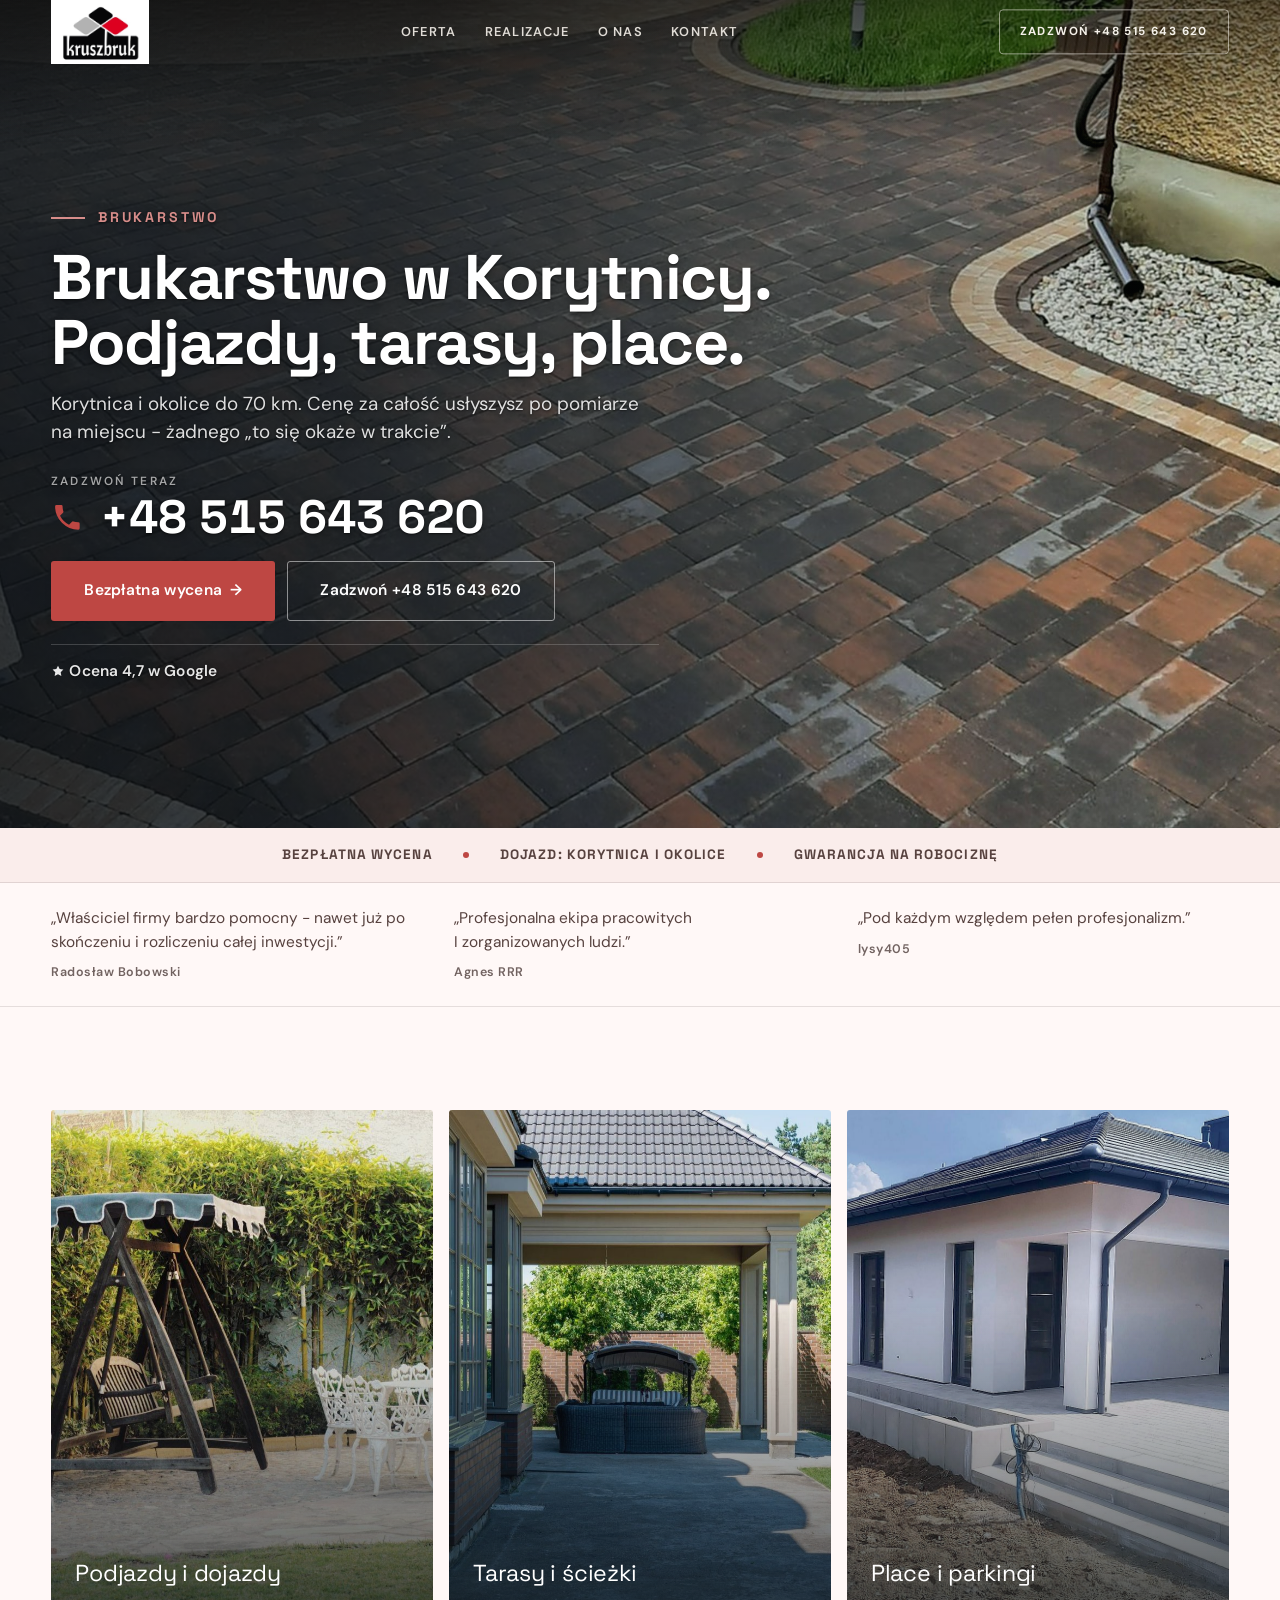
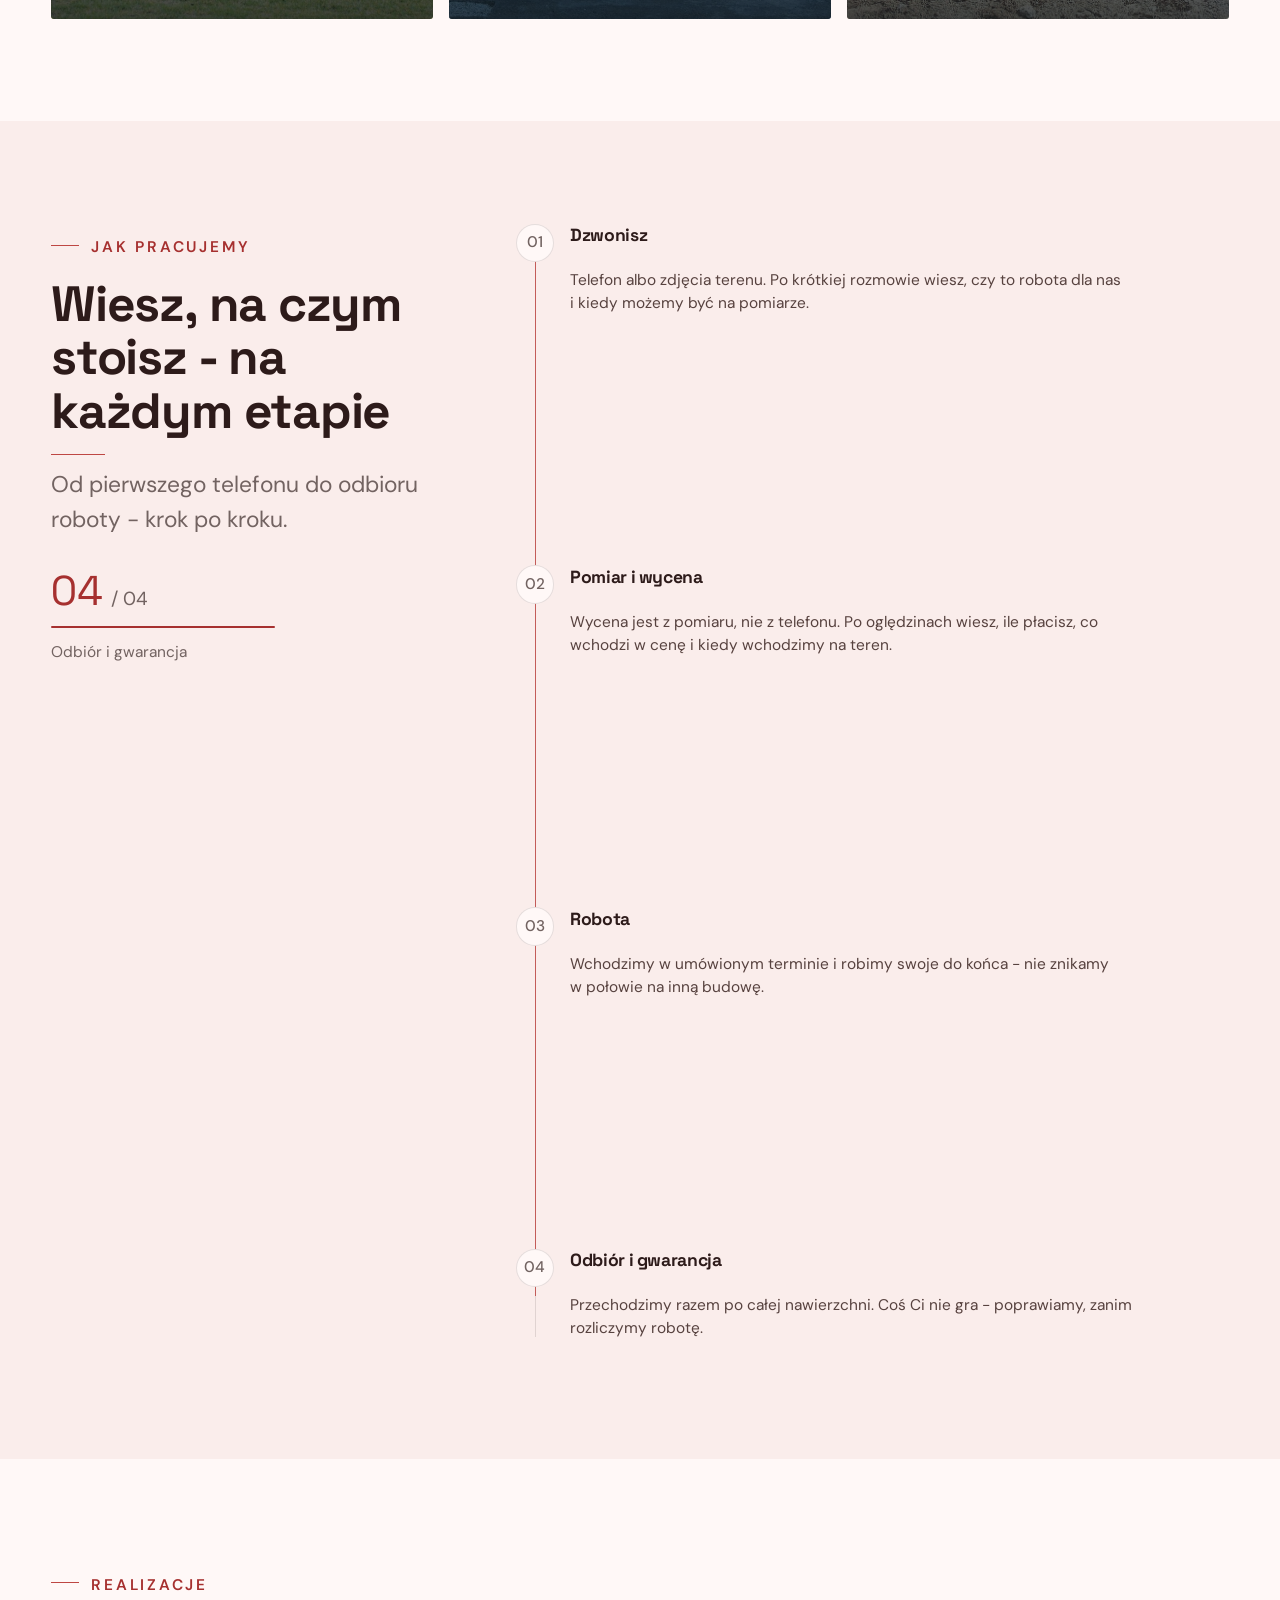
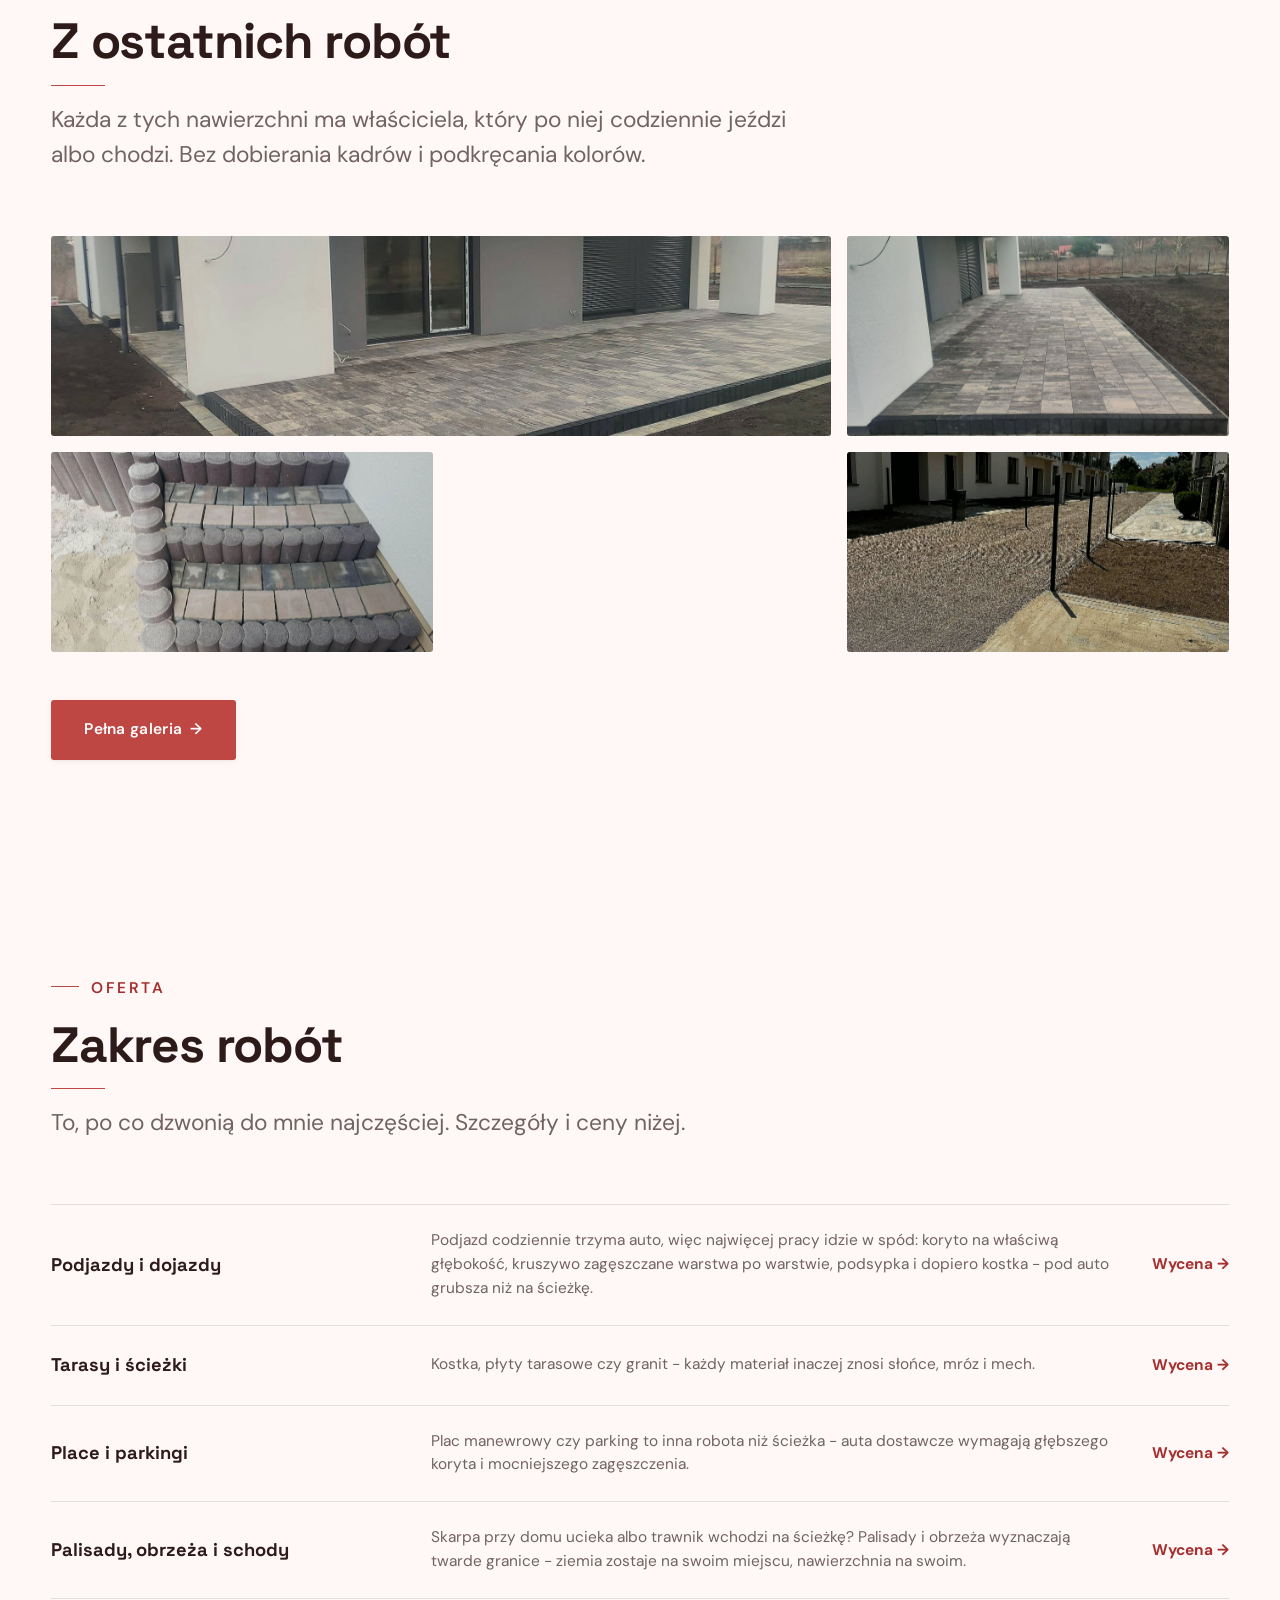
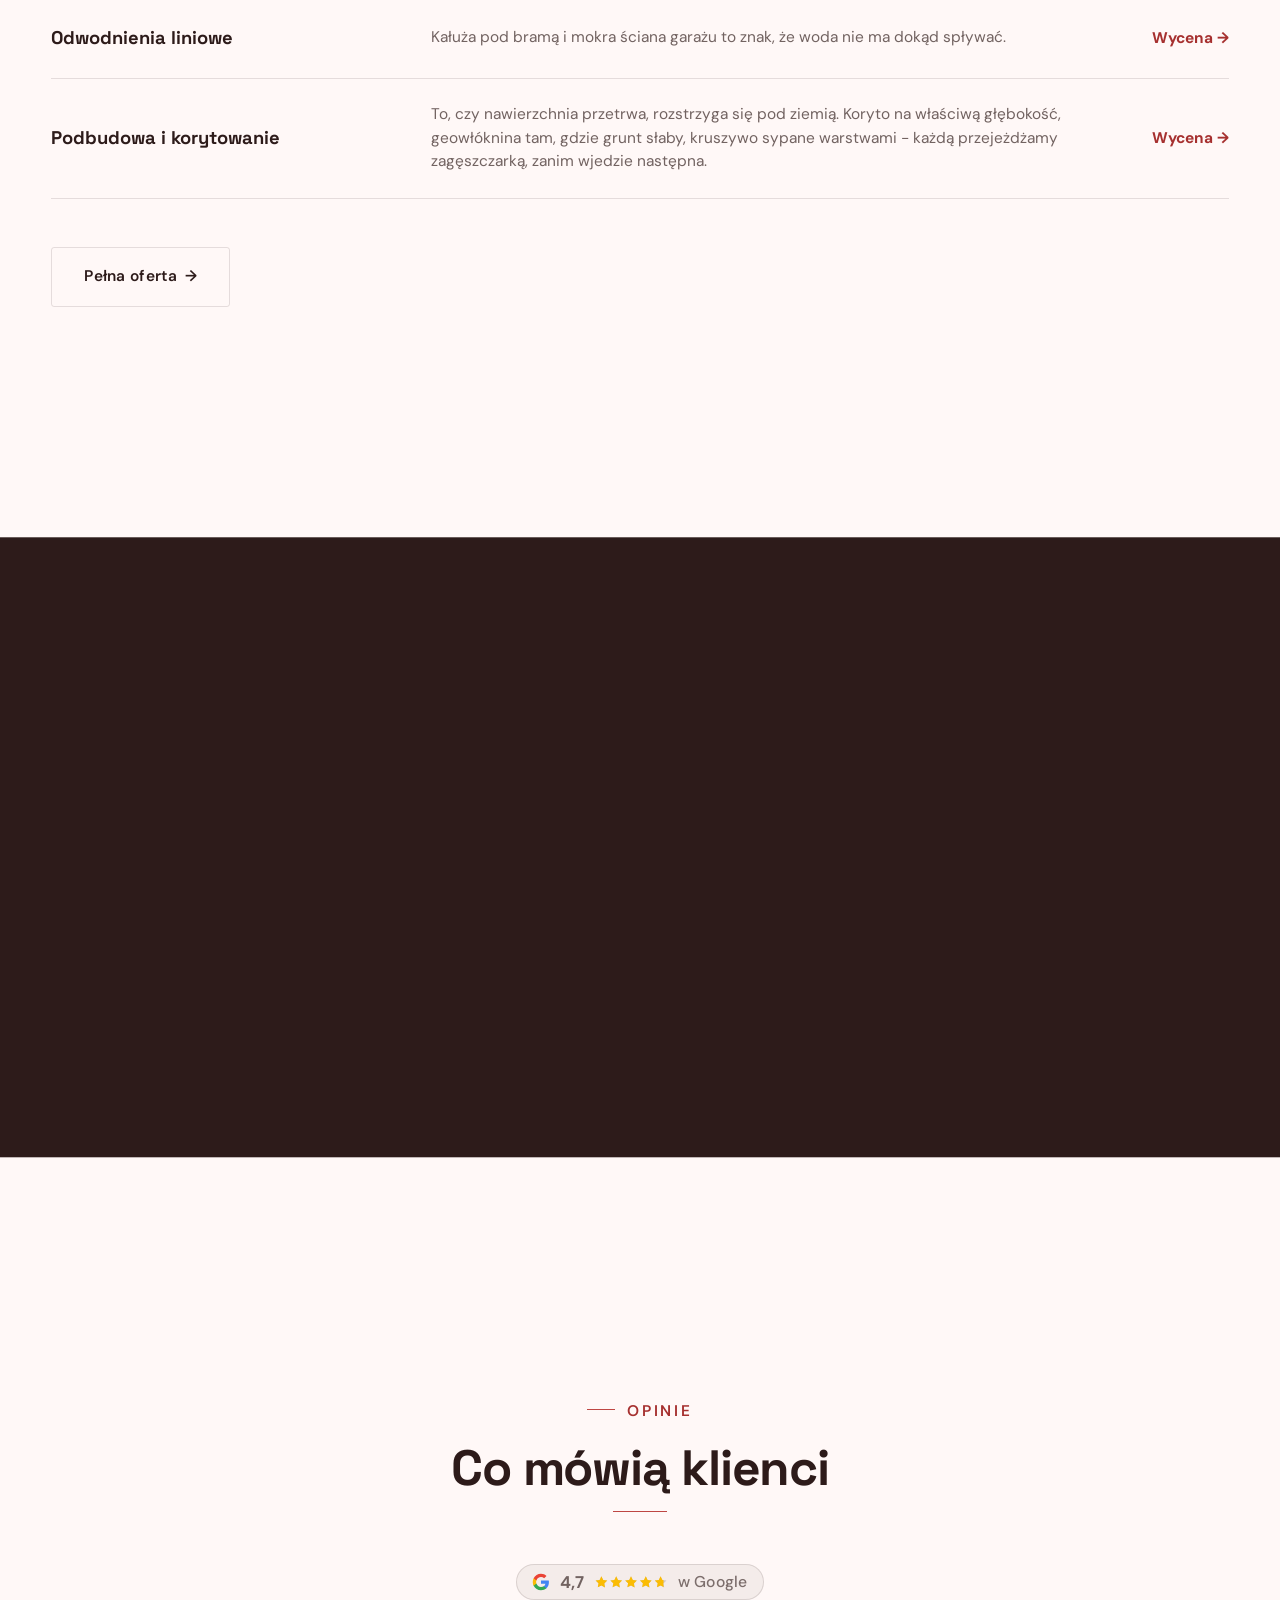
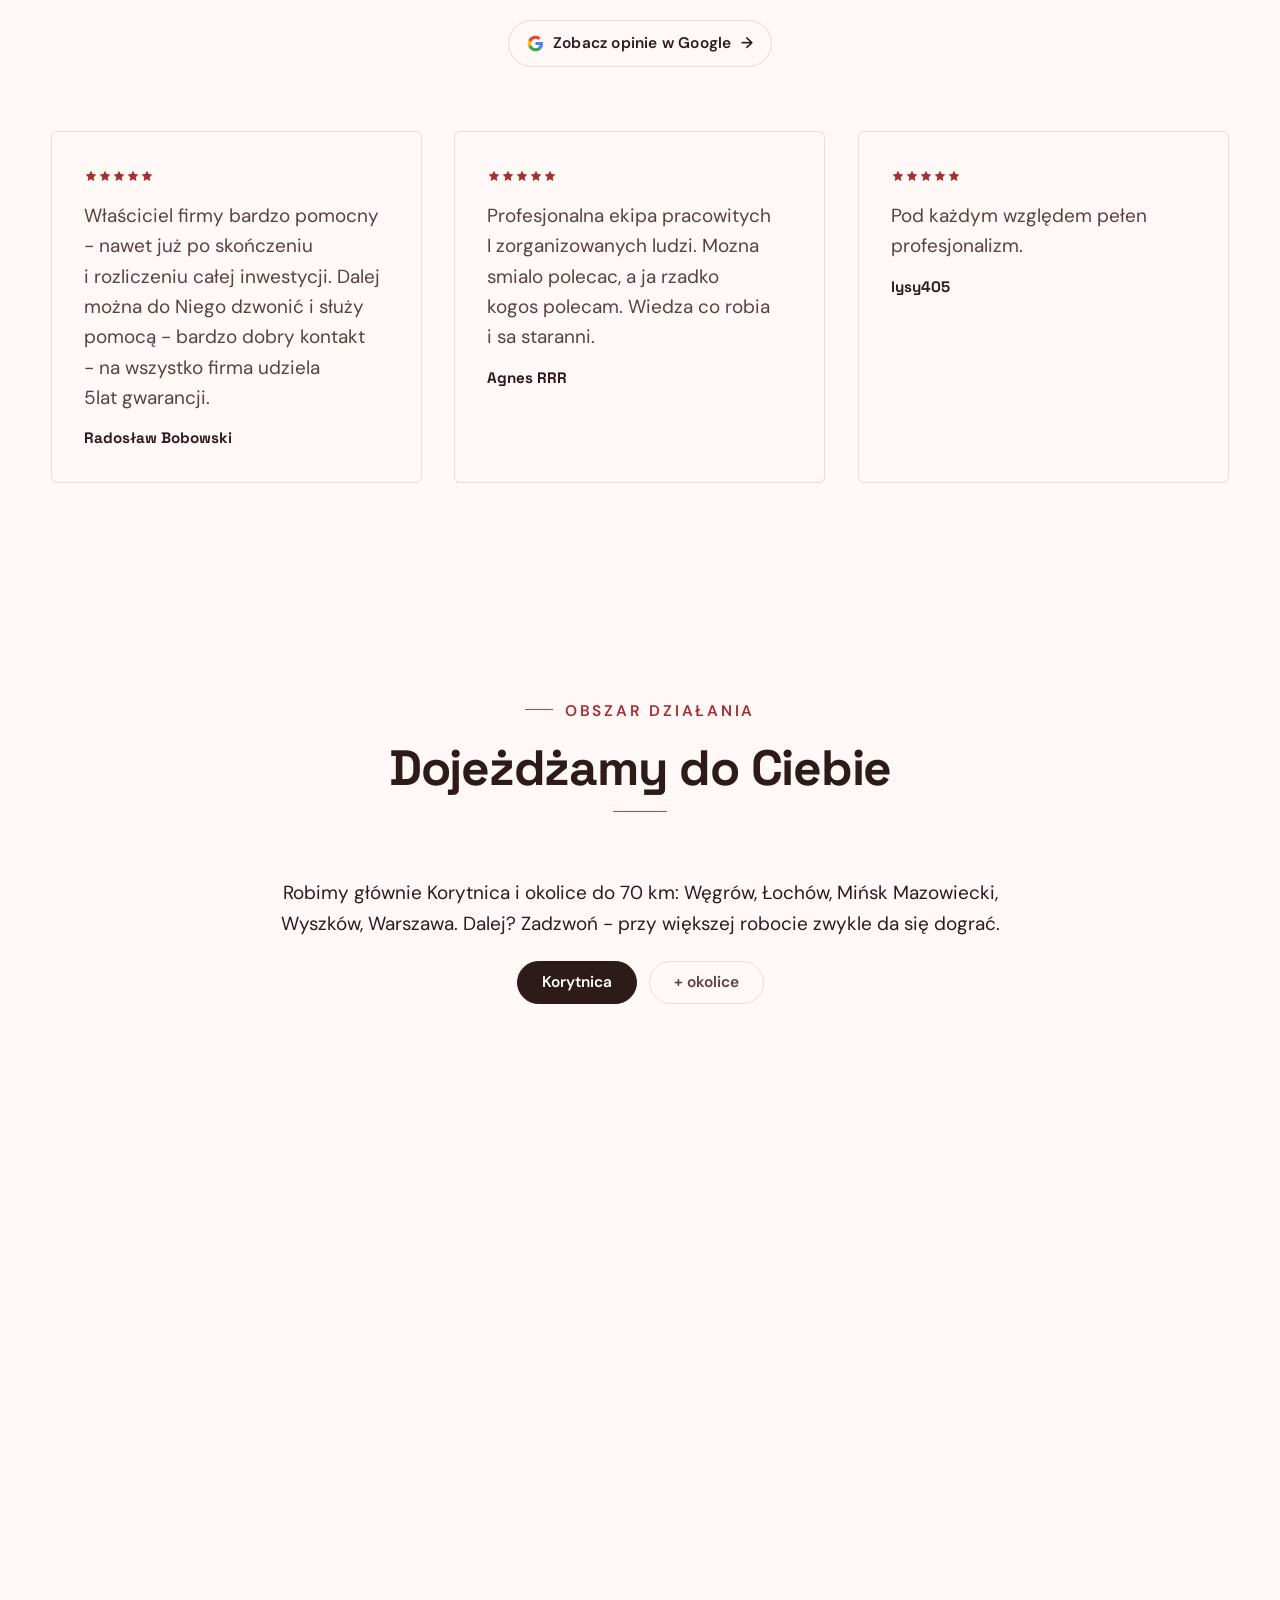
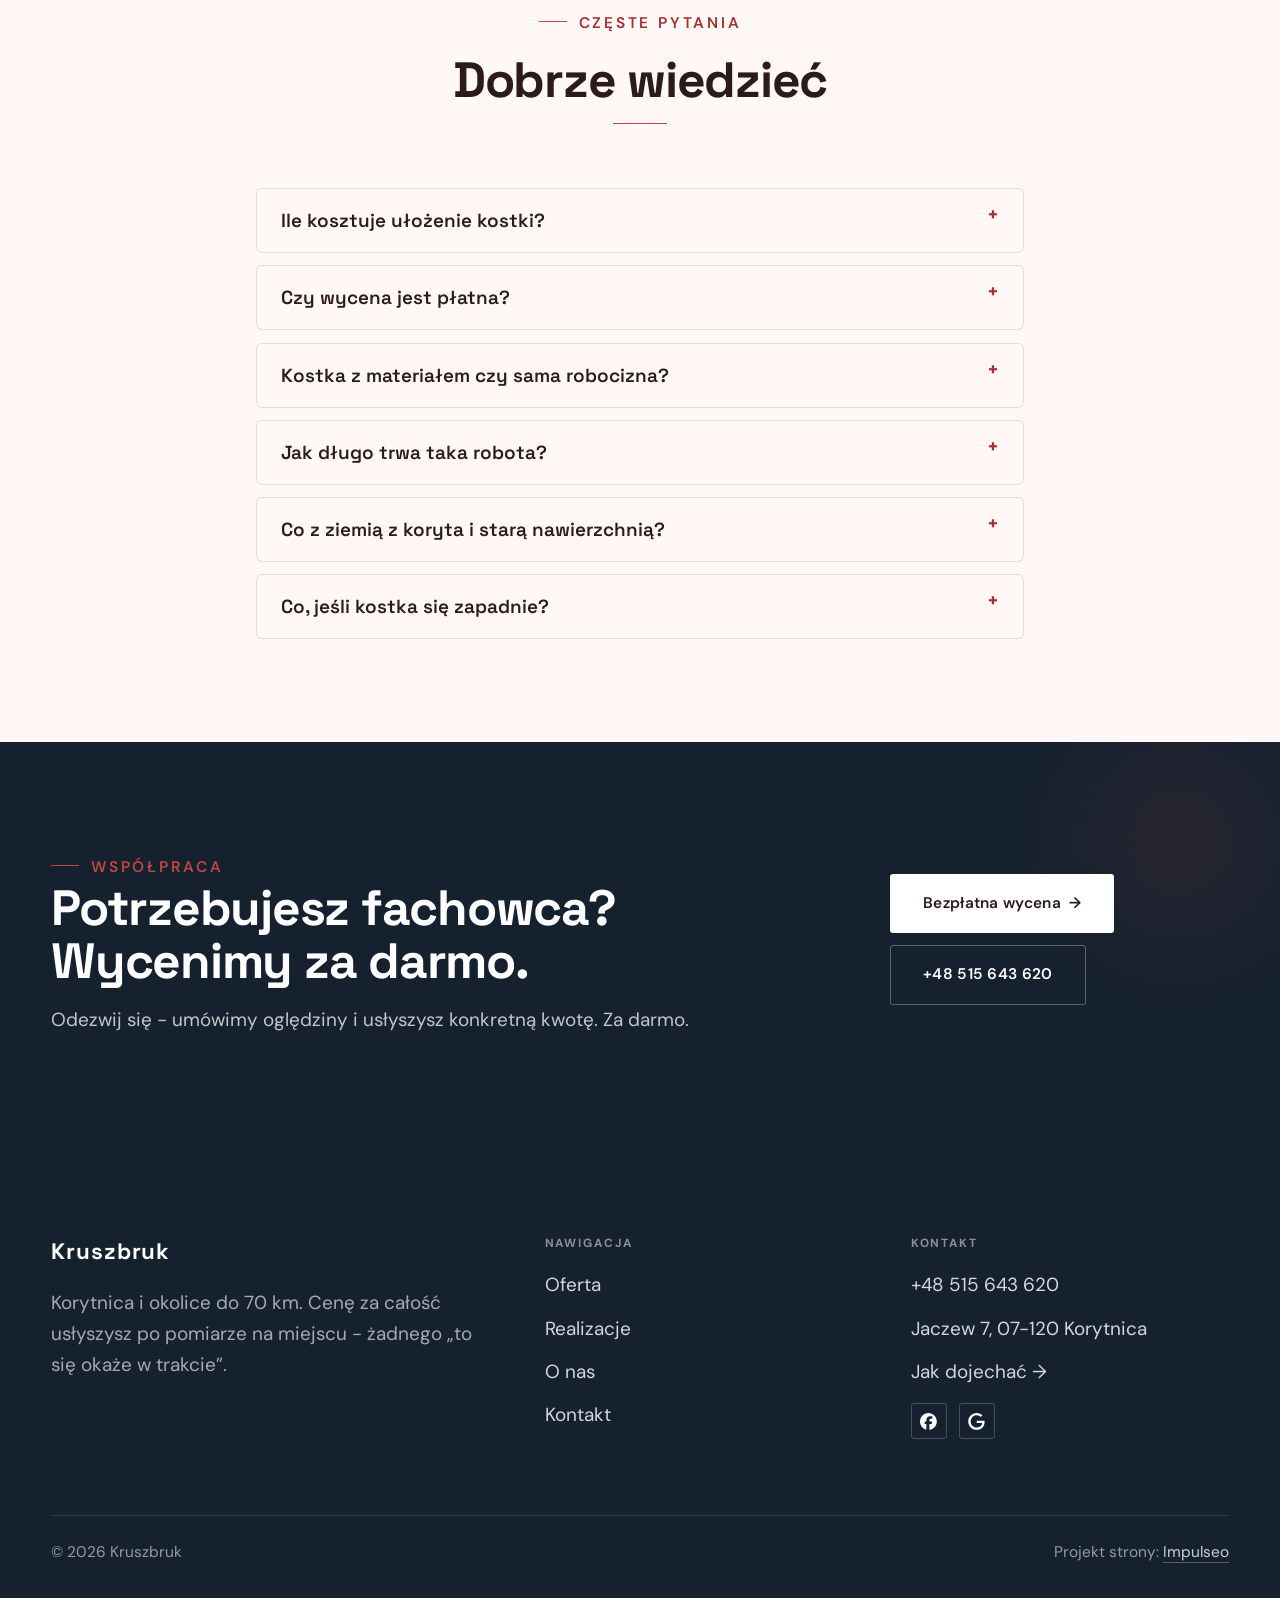
==== index.html @ 9b1e67dd "Strona demo: kruszbruk-kruszewski-hubert" ====
<!DOCTYPE html>
<html lang="pl">
<head>
<meta charset="UTF-8">
<meta name="viewport" content="width=device-width, initial-scale=1.0">
<title>Kruszbruk - brukarstwo, podjazdy i tarasy</title>
<meta name="description" content="Brukarz w Korytnicy: podjazdy, tarasy, place, obrzeża i odwodnienia. Zagęszczana podbudowa, cena z pomiaru, gwarancja na robotę. Zadzwoń: 515 643 620.">
<link rel="canonical" href="https://kris20032.github.io/kruszbruk-kruszewski-hubert/">
<meta name="robots" content="noindex, nofollow">
<meta property="og:type" content="website">
<meta property="og:locale" content="pl_PL">
<meta property="og:site_name" content="Kruszbruk">
<meta property="og:title" content="Kruszbruk - brukarstwo, podjazdy i tarasy">
<meta property="og:description" content="Brukarz w Korytnicy: podjazdy, tarasy, place, obrzeża i odwodnienia. Zagęszczana podbudowa, cena z pomiaru, gwarancja na robotę. Zadzwoń: 515 643 620.">
<meta property="og:url" content="https://kris20032.github.io/kruszbruk-kruszewski-hubert/">
<meta property="og:image" content="https://kris20032.github.io/kruszbruk-kruszewski-hubert/img/og.jpg">
<meta property="og:image:width" content="1200">
<meta property="og:image:height" content="630">
<meta name="twitter:card" content="summary_large_image">
<script type="application/ld+json">{"@context": "https://schema.org", "@type": "HomeAndConstructionBusiness", "name": "Kruszbruk", "url": "https://kris20032.github.io/kruszbruk-kruszewski-hubert/", "telephone": "+48515643620", "image": "https://kris20032.github.io/kruszbruk-kruszewski-hubert/img/og.jpg", "areaServed": "Korytnica", "sameAs": ["https://maps.google.com/?cid=16087623304507125952&g_mp=Cidnb29nbGUubWFwcy5wbGFjZXMudjEuUGxhY2VzLlNlYXJjaFRleHQQAhgEIAA", "https://www.facebook.com/p/Kruszbruk-100023990029660/", "https://www.oferteo.pl/kruszbruk/firma/3123051"]}</script>
<link rel="preconnect" href="https://fonts.googleapis.com">
<link rel="preconnect" href="https://fonts.gstatic.com" crossorigin>
<link href="https://fonts.googleapis.com/css2?family=Space+Grotesk:wght@500;600;700&family=DM+Sans:opsz,wght@9..40,400;9..40,500;9..40,600&display=swap" rel="stylesheet">
<link rel="stylesheet" href="assets/styles.css?v=7cdc4357">
</head>
<body>

<header class="nav">
  <div class="wrap nav-inner">
    <a class="brand brand-has-logo" href="index.html"><img class="brand-logo" src="img/logo.jpg" alt="Kruszbruk" width="960" height="627" decoding="async"></a>
    <nav class="nav-links">
      <a href="oferta.html">Oferta</a>
      <a href="realizacje.html">Realizacje</a>
      <a href="o-nas.html">O nas</a>
      <a href="kontakt.html">Kontakt</a>
      <a href="tel:+48515643620" class="btn btn-accent">Zadzwoń +48 515 643 620</a>
    </nav>
    <button class="nav-toggle" aria-label="Menu"><span></span><span></span><span></span></button>
  </div>
</header>

<main>
<section class="hero-fach">
  <img class="hf-photo" src="img/hero.jpg" fetchpriority="high" data-rotate="img/g1.jpg|img/g2.jpg" alt="Kruszbruk" width="1800" height="1200">
  <div class="hf-panel">
    <div class="hf-inner">
      <span class="hf-kicker">Brukarstwo</span>
      <h1 class="hf-title">Brukarstwo w Korytnicy. Podjazdy, tarasy, place. <em></em></h1>
      <p class="hf-lead">Korytnica i okolice do 70 km. Cenę za całość usłyszysz po pomiarze na miejscu - żadnego „to się okaże w trakcie”.</p>
      <a class="hf-phone" href="tel:+48515643620"><span class="hf-phone-lab">Zadzwoń teraz</span><span class="hf-phone-num"><svg class="ico-tel" width="16" height="16" viewBox="0 0 24 24" fill="none" aria-hidden="true"><path d="M6.6 10.8a15.5 15.5 0 0 0 6.6 6.6l2.2-2.2a1 1 0 0 1 1-.24 11.4 11.4 0 0 0 3.6.58 1 1 0 0 1 1 1V20a1 1 0 0 1-1 1A17 17 0 0 1 3 4a1 1 0 0 1 1-1h3.5a1 1 0 0 1 1 1c0 1.25.2 2.46.58 3.6a1 1 0 0 1-.25 1l-2.23 2.2Z" fill="currentColor"/></svg> +48 515 643 620</span></a>
      <div class="hf-actions">
        <a href="kontakt.html" class="btn btn-accent">Bezpłatna wycena <span class="arr">→</span></a>
        <a href="tel:+48515643620" class="btn btn-ghost hf-ghost">Zadzwoń +48 515 643 620</a>
      </div>
      <div class="hf-trust"><svg class="ico-star" width="14" height="14" viewBox="0 0 24 24" style="vertical-align:-2px" aria-hidden="true"><path d="M12 2.8l2.85 5.8 6.4.93-4.63 4.5 1.1 6.37L12 17.4l-5.72 3 1.1-6.37-4.63-4.5 6.4-.93L12 2.8Z" fill="currentColor"/></svg> Ocena 4,7 w Google</div>
    </div>
  </div>
</section>
<section class="fach-promise">
  <div class="wrap">
    <ul class="fp-row reveal"><li>Bezpłatna wycena</li><li>Dojazd: Korytnica i okolice</li><li>Gwarancja na robociznę</li></ul>
  </div>
</section>
<section class="opinie-mini" aria-label="Opinie klientów">
  <div class="wrap">
    <div class="om-row">
      <div class="om-item reveal"><blockquote>„Właściciel firmy bardzo pomocny - nawet już po skończeniu i rozliczeniu całej inwestycji.”</blockquote><span class="om-autor">Radosław Bobowski</span></div>
      <div class="om-item reveal"><blockquote>„Profesjonalna ekipa pracowitych I zorganizowanych ludzi.”</blockquote><span class="om-autor">Agnes RRR</span></div>
      <div class="om-item reveal"><blockquote>„Pod każdym względem pełen profesjonalizm.”</blockquote><span class="om-autor">lysy405</span></div>
    </div>
  </div>
</section>
<section class="gateways-band">
  <div class="wrap">
    <div class="gateways">
      <a href="oferta.html" class="gateway reveal"><img src="img/g12.jpg" alt="Podjazdy i dojazdy" loading="lazy" width="1600" height="1064" decoding="async"><span class="g-ttl">Podjazdy i dojazdy</span></a>
      <a href="oferta.html" class="gateway reveal"><img src="img/g14.jpg" alt="Tarasy i ścieżki" loading="lazy" width="1600" height="1068" decoding="async"><span class="g-ttl">Tarasy i ścieżki</span></a>
      <a href="oferta.html" class="gateway reveal"><img src="img/g3.jpg" alt="Place i parkingi" loading="lazy" width="1800" height="1200" decoding="async"><span class="g-ttl">Place i parkingi</span></a>
    </div>
  </div>
</section>
<section class="proces proces-os fachowcy">
  <div class="wrap proc-grid">
    <div class="proc-side">
      <div class="head reveal">
        <span class="eyebrow">Jak pracujemy</span>
        <h2>Wiesz, na czym stoisz - na każdym etapie</h2>
        <p>Od pierwszego telefonu do odbioru roboty - krok po kroku.</p>
      </div>
      <div class="proc-count" aria-hidden="true"><span class="pc-cur">01</span><span class="pc-all">/ 04</span></div>
      <div class="proc-bar" aria-hidden="true"><i></i></div>
      <p class="proc-now" aria-hidden="true">Dzwonisz</p>
    </div>
    <ol class="proces-line">
      <li class="reveal"><span class="pno">01</span><h3>Dzwonisz</h3><p>Telefon albo zdjęcia terenu. Po krótkiej rozmowie wiesz, czy to robota dla nas i kiedy możemy być na pomiarze.</p></li>
      <li class="reveal"><span class="pno">02</span><h3>Pomiar i wycena</h3><p>Wycena jest z pomiaru, nie z telefonu. Po oględzinach wiesz, ile płacisz, co wchodzi w cenę i kiedy wchodzimy na teren.</p></li>
      <li class="reveal"><span class="pno">03</span><h3>Robota</h3><p>Wchodzimy w umówionym terminie i robimy swoje do końca - nie znikamy w połowie na inną budowę.</p></li>
      <li class="reveal"><span class="pno">04</span><h3>Odbiór i gwarancja</h3><p>Przechodzimy razem po całej nawierzchni. Coś Ci nie gra - poprawiamy, zanim rozliczymy robotę.</p></li>
    </ol>
  </div>
</section>
<section>
  <div class="wrap">
    <div class="head reveal">
      <span class="eyebrow">Realizacje</span>
      <h2>Z ostatnich robót</h2>
      <p>Każda z tych nawierzchni ma właściciela, który po niej codziennie jeździ albo chodzi. Bez dobierania kadrów i podkręcania kolorów.</p>
    </div>
    <div class="gallery">
      <div class="tile t-two3 reveal"><img src="img/g4.jpg" alt="Kruszbruk" loading="lazy" width="1800" height="1200" decoding="async"></div>
      <div class="tile t-third reveal"><img src="img/g5.jpg" alt="Kruszbruk" loading="lazy" width="1752" height="1150" decoding="async"></div>
      <div class="tile t-third reveal"><img src="img/g6.jpg" alt="Kruszbruk" loading="lazy" width="1720" height="1104" decoding="async"></div>
      <div class="tile t-third reveal"><img src="img/g7.jpg" alt="Kruszbruk" loading="lazy" width="1800" height="1200" decoding="async"></div>
      <div class="tile t-third reveal"><img src="img/g8.jpg" alt="Kruszbruk" loading="lazy" width="1800" height="1200" decoding="async"></div>
    </div>
    <div style="margin-top:var(--space-7)" class="reveal"><a href="realizacje.html" class="btn btn-accent">Pełna galeria <span class="arr">→</span></a></div>
  </div>
</section>
<section class="fach-uslugi">
  <div class="wrap">
    <div class="head reveal">
      <span class="eyebrow">Oferta</span>
      <h2>Zakres robót</h2>
      <p>To, po co dzwonią do mnie najczęściej. Szczegóły i ceny niżej.</p>
    </div>
    <ul class="fu-list">
      <li class="fu-row reveal"><div class="fu-name">Podjazdy i dojazdy</div><div class="fu-desc">Podjazd codziennie trzyma auto, więc najwięcej pracy idzie w spód: koryto na właściwą głębokość, kruszywo zagęszczane warstwa po warstwie, podsypka i dopiero kostka - pod auto grubsza niż na ścieżkę.</div><a class="fu-cta" href="kontakt.html">Wycena <span class="arr">→</span></a></li>
      <li class="fu-row reveal"><div class="fu-name">Tarasy i ścieżki</div><div class="fu-desc">Kostka, płyty tarasowe czy granit - każdy materiał inaczej znosi słońce, mróz i mech.</div><a class="fu-cta" href="kontakt.html">Wycena <span class="arr">→</span></a></li>
      <li class="fu-row reveal"><div class="fu-name">Place i parkingi</div><div class="fu-desc">Plac manewrowy czy parking to inna robota niż ścieżka - auta dostawcze wymagają głębszego koryta i mocniejszego zagęszczenia.</div><a class="fu-cta" href="kontakt.html">Wycena <span class="arr">→</span></a></li>
      <li class="fu-row reveal"><div class="fu-name">Palisady, obrzeża i schody</div><div class="fu-desc">Skarpa przy domu ucieka albo trawnik wchodzi na ścieżkę? Palisady i obrzeża wyznaczają twarde granice - ziemia zostaje na swoim miejscu, nawierzchnia na swoim.</div><a class="fu-cta" href="kontakt.html">Wycena <span class="arr">→</span></a></li>
      <li class="fu-row reveal"><div class="fu-name">Odwodnienia liniowe</div><div class="fu-desc">Kałuża pod bramą i mokra ściana garażu to znak, że woda nie ma dokąd spływać.</div><a class="fu-cta" href="kontakt.html">Wycena <span class="arr">→</span></a></li>
      <li class="fu-row reveal"><div class="fu-name">Podbudowa i korytowanie</div><div class="fu-desc">To, czy nawierzchnia przetrwa, rozstrzyga się pod ziemią. Koryto na właściwą głębokość, geowłóknina tam, gdzie grunt słaby, kruszywo sypane warstwami - każdą przejeżdżamy zagęszczarką, zanim wjedzie następna.</div><a class="fu-cta" href="kontakt.html">Wycena <span class="arr">→</span></a></li>
    </ul>
    <div style="margin-top:var(--space-7)" class="reveal"><a href="oferta.html" class="btn btn-ghost">Pełna oferta <span class="arr">→</span></a></div>
  </div>
</section>
<section class="stopklatka" aria-hidden="true">
  <div class="stk-bg" style="background-image:url(img/g9.jpg)"></div>
</section>
<section class="opinie">
  <div class="wrap">
    <div class="head center reveal">
      <span class="eyebrow">Opinie</span>
      <h2>Co mówią klienci</h2>
    </div>
    <p class="op-meta reveal"><span class="g-badge"><svg class="gb-ico" viewBox="0 0 24 24" width="18" height="18" aria-hidden="true"><path fill="#4285F4" d="M22.56 12.25c0-.78-.07-1.53-.2-2.25H12v4.26h5.92c-.26 1.37-1.04 2.53-2.21 3.31v2.77h3.57c2.08-1.92 3.28-4.74 3.28-8.09z"/><path fill="#34A853" d="M12 23c2.97 0 5.46-.98 7.28-2.66l-3.57-2.77c-.98.66-2.23 1.06-3.71 1.06-2.86 0-5.29-1.93-6.16-4.53H2.18v2.84C3.99 20.53 7.7 23 12 23z"/><path fill="#FBBC05" d="M5.84 14.09c-.22-.66-.35-1.36-.35-2.09s.13-1.43.35-2.09V7.07H2.18C1.43 8.55 1 10.22 1 12s.43 3.45 1.18 4.93l2.85-2.22.81-.62z"/><path fill="#EA4335" d="M12 5.38c1.62 0 3.06.56 4.21 1.64l3.15-3.15C17.45 2.09 14.97 1 12 1 7.7 1 3.99 3.47 2.18 7.07l3.66 2.84c.87-2.6 3.3-4.53 6.16-4.53z"/></svg><b class="gb-ocena">4,7</b><svg class="gb-stars" viewBox="0 0 90 18" width="74" height="14.8" aria-hidden="true"><g fill="currentColor" opacity=".26"><path transform="translate(0,0)" d="M9 1.6l2.2 4.46 4.92.72-3.56 3.47.84 4.9L9 12.74l-4.4 2.31.84-4.9L1.88 6.68l4.92-.72L9 1.6Z"/><path transform="translate(18,0)" d="M9 1.6l2.2 4.46 4.92.72-3.56 3.47.84 4.9L9 12.74l-4.4 2.31.84-4.9L1.88 6.68l4.92-.72L9 1.6Z"/><path transform="translate(36,0)" d="M9 1.6l2.2 4.46 4.92.72-3.56 3.47.84 4.9L9 12.74l-4.4 2.31.84-4.9L1.88 6.68l4.92-.72L9 1.6Z"/><path transform="translate(54,0)" d="M9 1.6l2.2 4.46 4.92.72-3.56 3.47.84 4.9L9 12.74l-4.4 2.31.84-4.9L1.88 6.68l4.92-.72L9 1.6Z"/><path transform="translate(72,0)" d="M9 1.6l2.2 4.46 4.92.72-3.56 3.47.84 4.9L9 12.74l-4.4 2.31.84-4.9L1.88 6.68l4.92-.72L9 1.6Z"/></g><clipPath id="gs940"><rect x="0" y="0" width="84.6" height="18"/></clipPath><g fill="#FBBC04" clip-path="url(#gs940)"><path transform="translate(0,0)" d="M9 1.6l2.2 4.46 4.92.72-3.56 3.47.84 4.9L9 12.74l-4.4 2.31.84-4.9L1.88 6.68l4.92-.72L9 1.6Z"/><path transform="translate(18,0)" d="M9 1.6l2.2 4.46 4.92.72-3.56 3.47.84 4.9L9 12.74l-4.4 2.31.84-4.9L1.88 6.68l4.92-.72L9 1.6Z"/><path transform="translate(36,0)" d="M9 1.6l2.2 4.46 4.92.72-3.56 3.47.84 4.9L9 12.74l-4.4 2.31.84-4.9L1.88 6.68l4.92-.72L9 1.6Z"/><path transform="translate(54,0)" d="M9 1.6l2.2 4.46 4.92.72-3.56 3.47.84 4.9L9 12.74l-4.4 2.31.84-4.9L1.88 6.68l4.92-.72L9 1.6Z"/><path transform="translate(72,0)" d="M9 1.6l2.2 4.46 4.92.72-3.56 3.47.84 4.9L9 12.74l-4.4 2.31.84-4.9L1.88 6.68l4.92-.72L9 1.6Z"/></g></svg><span class="gb-txt">w Google</span></span></p>
    <p class="op-meta reveal"><a class="op-google" href="https://maps.google.com/?cid=16087623304507125952&amp;g_mp=Cidnb29nbGUubWFwcy5wbGFjZXMudjEuUGxhY2VzLlNlYXJjaFRleHQQAhgEIAA" target="_blank" rel="noopener"><svg class="op-g-ico" viewBox="0 0 24 24" width="17" height="17" aria-hidden="true"><path fill="#4285F4" d="M22.56 12.25c0-.78-.07-1.53-.2-2.25H12v4.26h5.92c-.26 1.37-1.04 2.53-2.21 3.31v2.77h3.57c2.08-1.92 3.28-4.74 3.28-8.09z"/><path fill="#34A853" d="M12 23c2.97 0 5.46-.98 7.28-2.66l-3.57-2.77c-.98.66-2.23 1.06-3.71 1.06-2.86 0-5.29-1.93-6.16-4.53H2.18v2.84C3.99 20.53 7.7 23 12 23z"/><path fill="#FBBC05" d="M5.84 14.09c-.22-.66-.35-1.36-.35-2.09s.13-1.43.35-2.09V7.07H2.18C1.43 8.55 1 10.22 1 12s.43 3.45 1.18 4.93l2.85-2.22.81-.62z"/><path fill="#EA4335" d="M12 5.38c1.62 0 3.06.56 4.21 1.64l3.15-3.15C17.45 2.09 14.97 1 12 1 7.7 1 3.99 3.47 2.18 7.07l3.66 2.84c.87-2.6 3.3-4.53 6.16-4.53z"/></svg><span>Zobacz opinie w Google</span><span class="arr">→</span></a></p>
    <div class="opinie-grid">
      <figure class="op-card reveal"><span class="op-star"><svg class="ico-star" width="14" height="14" viewBox="0 0 24 24" style="vertical-align:-2px" aria-hidden="true"><path d="M12 2.8l2.85 5.8 6.4.93-4.63 4.5 1.1 6.37L12 17.4l-5.72 3 1.1-6.37-4.63-4.5 6.4-.93L12 2.8Z" fill="currentColor"/></svg><svg class="ico-star" width="14" height="14" viewBox="0 0 24 24" style="vertical-align:-2px" aria-hidden="true"><path d="M12 2.8l2.85 5.8 6.4.93-4.63 4.5 1.1 6.37L12 17.4l-5.72 3 1.1-6.37-4.63-4.5 6.4-.93L12 2.8Z" fill="currentColor"/></svg><svg class="ico-star" width="14" height="14" viewBox="0 0 24 24" style="vertical-align:-2px" aria-hidden="true"><path d="M12 2.8l2.85 5.8 6.4.93-4.63 4.5 1.1 6.37L12 17.4l-5.72 3 1.1-6.37-4.63-4.5 6.4-.93L12 2.8Z" fill="currentColor"/></svg><svg class="ico-star" width="14" height="14" viewBox="0 0 24 24" style="vertical-align:-2px" aria-hidden="true"><path d="M12 2.8l2.85 5.8 6.4.93-4.63 4.5 1.1 6.37L12 17.4l-5.72 3 1.1-6.37-4.63-4.5 6.4-.93L12 2.8Z" fill="currentColor"/></svg><svg class="ico-star" width="14" height="14" viewBox="0 0 24 24" style="vertical-align:-2px" aria-hidden="true"><path d="M12 2.8l2.85 5.8 6.4.93-4.63 4.5 1.1 6.37L12 17.4l-5.72 3 1.1-6.37-4.63-4.5 6.4-.93L12 2.8Z" fill="currentColor"/></svg></span><blockquote>Właściciel firmy bardzo pomocny - nawet już po skończeniu i rozliczeniu całej inwestycji. Dalej można do Niego dzwonić i służy pomocą - bardzo dobry kontakt - na wszystko firma udziela 5lat gwarancji.</blockquote><span class="op-autor">Radosław Bobowski</span></figure>
      <figure class="op-card reveal"><span class="op-star"><svg class="ico-star" width="14" height="14" viewBox="0 0 24 24" style="vertical-align:-2px" aria-hidden="true"><path d="M12 2.8l2.85 5.8 6.4.93-4.63 4.5 1.1 6.37L12 17.4l-5.72 3 1.1-6.37-4.63-4.5 6.4-.93L12 2.8Z" fill="currentColor"/></svg><svg class="ico-star" width="14" height="14" viewBox="0 0 24 24" style="vertical-align:-2px" aria-hidden="true"><path d="M12 2.8l2.85 5.8 6.4.93-4.63 4.5 1.1 6.37L12 17.4l-5.72 3 1.1-6.37-4.63-4.5 6.4-.93L12 2.8Z" fill="currentColor"/></svg><svg class="ico-star" width="14" height="14" viewBox="0 0 24 24" style="vertical-align:-2px" aria-hidden="true"><path d="M12 2.8l2.85 5.8 6.4.93-4.63 4.5 1.1 6.37L12 17.4l-5.72 3 1.1-6.37-4.63-4.5 6.4-.93L12 2.8Z" fill="currentColor"/></svg><svg class="ico-star" width="14" height="14" viewBox="0 0 24 24" style="vertical-align:-2px" aria-hidden="true"><path d="M12 2.8l2.85 5.8 6.4.93-4.63 4.5 1.1 6.37L12 17.4l-5.72 3 1.1-6.37-4.63-4.5 6.4-.93L12 2.8Z" fill="currentColor"/></svg><svg class="ico-star" width="14" height="14" viewBox="0 0 24 24" style="vertical-align:-2px" aria-hidden="true"><path d="M12 2.8l2.85 5.8 6.4.93-4.63 4.5 1.1 6.37L12 17.4l-5.72 3 1.1-6.37-4.63-4.5 6.4-.93L12 2.8Z" fill="currentColor"/></svg></span><blockquote>Profesjonalna ekipa pracowitych I zorganizowanych ludzi. Mozna smialo polecac, a ja rzadko kogos polecam. Wiedza co robia i sa staranni.</blockquote><span class="op-autor">Agnes RRR</span></figure>
      <figure class="op-card reveal"><span class="op-star"><svg class="ico-star" width="14" height="14" viewBox="0 0 24 24" style="vertical-align:-2px" aria-hidden="true"><path d="M12 2.8l2.85 5.8 6.4.93-4.63 4.5 1.1 6.37L12 17.4l-5.72 3 1.1-6.37-4.63-4.5 6.4-.93L12 2.8Z" fill="currentColor"/></svg><svg class="ico-star" width="14" height="14" viewBox="0 0 24 24" style="vertical-align:-2px" aria-hidden="true"><path d="M12 2.8l2.85 5.8 6.4.93-4.63 4.5 1.1 6.37L12 17.4l-5.72 3 1.1-6.37-4.63-4.5 6.4-.93L12 2.8Z" fill="currentColor"/></svg><svg class="ico-star" width="14" height="14" viewBox="0 0 24 24" style="vertical-align:-2px" aria-hidden="true"><path d="M12 2.8l2.85 5.8 6.4.93-4.63 4.5 1.1 6.37L12 17.4l-5.72 3 1.1-6.37-4.63-4.5 6.4-.93L12 2.8Z" fill="currentColor"/></svg><svg class="ico-star" width="14" height="14" viewBox="0 0 24 24" style="vertical-align:-2px" aria-hidden="true"><path d="M12 2.8l2.85 5.8 6.4.93-4.63 4.5 1.1 6.37L12 17.4l-5.72 3 1.1-6.37-4.63-4.5 6.4-.93L12 2.8Z" fill="currentColor"/></svg><svg class="ico-star" width="14" height="14" viewBox="0 0 24 24" style="vertical-align:-2px" aria-hidden="true"><path d="M12 2.8l2.85 5.8 6.4.93-4.63 4.5 1.1 6.37L12 17.4l-5.72 3 1.1-6.37-4.63-4.5 6.4-.93L12 2.8Z" fill="currentColor"/></svg></span><blockquote>Pod każdym względem pełen profesjonalizm.</blockquote><span class="op-autor">lysy405</span></figure>
    </div>
  </div>
</section>
<section class="obszar">
  <div class="wrap">
    <div class="head center reveal">
      <span class="eyebrow">Obszar działania</span>
      <h2>Dojeżdżamy do Ciebie</h2>
    </div>
    <p class="obszar-txt reveal" style="text-align:center;max-width:60ch;margin:0 auto 1.4rem">Robimy głównie Korytnica i okolice do 70 km: Węgrów, Łochów, Mińsk Mazowiecki, Wyszków, Warszawa. Dalej? Zadzwoń - przy większej robocie zwykle da się dograć.</p>
    <ul class="obszar-list reveal"><li class="is-home">Korytnica</li><li>+ okolice</li></ul>
    <div class="obszar-mapa reveal" style="margin-top:var(--space-7)">
      <iframe title="Obszar działania - Korytnica i okolice" src="https://maps.google.com/maps?q=52.455127%2C21.843182&amp;z=11&amp;output=embed" loading="lazy" referrerpolicy="no-referrer-when-downgrade" style="width:100%;height:clamp(280px,38vh,420px);border:0;display:block;border-radius:var(--r-md)"></iframe>
    </div>
  </div>
</section>
<section class="faq-klinika">
  <div class="wrap">
    <div class="head center reveal">
      <span class="eyebrow">Częste pytania</span>
      <h2>Dobrze wiedzieć</h2>
    </div>
    <div class="faq-list">
      <details class="faq-item reveal"><summary>Ile kosztuje ułożenie kostki?</summary><p>Zależy od terenu i materiału - inna cena wychodzi na piasku, inna tam, gdzie trzeba głębiej korytować i wywozić ziemię. Dlatego cenę podajemy dopiero po pomiarze - i w trakcie roboty ona już nie rośnie.</p></details>
      <details class="faq-item reveal"><summary>Czy wycena jest płatna?</summary><p>Nie. Za przyjazd i pomiar w Korytnicy i najbliższej okolicy nie płacisz. Decyzję podejmujesz po poznaniu ceny, nie przed.</p></details>
      <details class="faq-item reveal"><summary>Kostka z materiałem czy sama robocizna?</summary><p>Oba układy są w porządku. Z materiałem od nas masz jedną cenę i jednego odpowiedzialnego za całość; z powierzonym - najpierw go obejrzymy, bo nie każda kostka nadaje się pod auto.</p></details>
      <details class="faq-item reveal"><summary>Jak długo trwa taka robota?</summary><p>Ścieżka to kilka dni, duży podjazd z korytowaniem - dłużej. Przy wycenie dostajesz termin wejścia i termin odbioru; między nimi robota idzie ciągiem, bez tygodniowych przerw.</p></details>
      <details class="faq-item reveal"><summary>Co z ziemią z koryta i starą nawierzchnią?</summary><p>Wywóz jest w wycenie - po robocie nie zostaje Ci hałda ziemi ani sterta starego betonu. Chcesz zatrzymać ziemię na podniesienie ogrodu? Powiedz przy pomiarze, zostawimy ją tam, gdzie wskażesz.</p></details>
      <details class="faq-item reveal"><summary>Co, jeśli kostka się zapadnie?</summary><p>Dobrze zagęszczona podbudowa nie siada - ale jak coś się ruszy, wracamy i poprawiamy. Nasza wina - robimy za darmo; wjechało tam coś dużo cięższego, niż ustalaliśmy - mówimy wprost, co i za ile.</p></details>
    </div>
  </div>
</section>
<section class="cta">
  <div class="wrap">
    <div class="reveal">
      <span class="eyebrow">Współpraca</span>
      <h2>Potrzebujesz fachowca? Wycenimy za darmo.</h2>
      <p>Odezwij się - umówimy oględziny i usłyszysz konkretną kwotę. Za darmo.</p>
    </div>
    <div class="cta-actions reveal">
      <a href="kontakt.html" class="btn btn-light">Bezpłatna wycena <span class="arr">→</span></a>
      <a href="tel:+48515643620" class="btn btn-ghost btn-ghost-cta">+48 515 643 620</a>
    </div>
  </div>
</section>
</main>

<footer>
  <div class="wrap">
    <div class="foot-grid">
      <div class="foot-brand">
        <div class="name">Kruszbruk</div>
        <p>Korytnica i okolice do 70 km. Cenę za całość usłyszysz po pomiarze na miejscu - żadnego „to się okaże w trakcie”.</p>
      </div>
      <div class="foot-col">
        <h4>Nawigacja</h4>
        <a href="oferta.html">Oferta</a>
        <a href="realizacje.html">Realizacje</a>
        <a href="o-nas.html">O nas</a>
        <a href="kontakt.html">Kontakt</a>
      </div>
      <div class="foot-col">
        <h4>Kontakt</h4>
        <a href="tel:+48515643620">+48 515 643 620</a>
        <p>Jaczew 7, 07-120 Korytnica</p>
        <a href="https://maps.google.com/?cid=16087623304507125952&g_mp=Cidnb29nbGUubWFwcy5wbGFjZXMudjEuUGxhY2VzLlNlYXJjaFRleHQQAhgEIAA" target="_blank" rel="noopener">Jak dojechać →</a>
      <div class="foot-soc">
        <a class="soc" href="https://www.facebook.com/p/Kruszbruk-100023990029660/" target="_blank" rel="noopener" aria-label="Facebook - Kruszbruk"><svg viewBox="0 0 24 24" aria-hidden="true" focusable="false"><path d="M9.101 23.691v-7.98H6.627v-3.667h2.474v-1.58c0-4.085 1.848-5.978 5.858-5.978.401 0 .955.042 1.468.103a8.68 8.68 0 0 1 1.141.195v3.325a8.623 8.623 0 0 0-.653-.036 26.805 26.805 0 0 0-.733-.009c-.707 0-1.259.096-1.675.309a1.686 1.686 0 0 0-.679.622c-.258.42-.374.995-.374 1.752v1.297h3.919l-.386 2.103-.287 1.564h-3.246v8.245C19.396 23.238 24 18.179 24 12.044c0-6.627-5.373-12-12-12s-12 5.373-12 12c0 5.628 3.874 10.35 9.101 11.647Z" fill="currentColor"/></svg></a>
        <a class="soc" href="https://maps.google.com/?cid=16087623304507125952&g_mp=Cidnb29nbGUubWFwcy5wbGFjZXMudjEuUGxhY2VzLlNlYXJjaFRleHQQAhgEIAA" target="_blank" rel="noopener" aria-label="Google - Kruszbruk"><svg viewBox="0 0 24 24" aria-hidden="true" focusable="false"><path d="M12.48 10.92v3.28h7.84c-.24 1.84-.853 3.187-1.787 4.133-1.147 1.147-2.933 2.4-6.053 2.4-4.827 0-8.6-3.893-8.6-8.72s3.773-8.72 8.6-8.72c2.6 0 4.507 1.027 5.907 2.347l2.307-2.307C18.747 1.44 16.133 0 12.48 0 5.867 0 .307 5.387.307 12s5.56 12 12.173 12c3.573 0 6.267-1.173 8.373-3.36 2.16-2.16 2.84-5.213 2.84-7.667 0-.76-.053-1.467-.173-2.053H12.48z" fill="currentColor"/></svg></a>
      </div>
      </div>
    </div>
    <div class="foot-bot">
      <span>© 2026 Kruszbruk</span>
      <span>Projekt strony: <a class="foot-credit" href="https://impulseo.pl" target="_blank" rel="noopener">Impulseo</a></span>
    </div>
  </div>
</footer>
<div class="sticky-call"><a class="sc-call" href="tel:+48515643620"><svg class="ico-tel" width="16" height="16" viewBox="0 0 24 24" fill="none" aria-hidden="true"><path d="M6.6 10.8a15.5 15.5 0 0 0 6.6 6.6l2.2-2.2a1 1 0 0 1 1-.24 11.4 11.4 0 0 0 3.6.58 1 1 0 0 1 1 1V20a1 1 0 0 1-1 1A17 17 0 0 1 3 4a1 1 0 0 1 1-1h3.5a1 1 0 0 1 1 1c0 1.25.2 2.46.58 3.6a1 1 0 0 1-.25 1l-2.23 2.2Z" fill="currentColor"/></svg> Zadzwoń</a><a class="sc-quote" href="kontakt.html">Bezpłatna wycena</a></div>
<div class="demo-wazne" data-do="2026-09-02" data-cykl="3" hidden><svg class="dw-ico" width="13" height="13" viewBox="0 0 24 24" fill="none" aria-hidden="true"><circle cx="12" cy="12" r="8.6" stroke="currentColor" stroke-width="1.8"/><path d="M12 7.2V12l3.3 2" stroke="currentColor" stroke-width="1.8" stroke-linecap="round"/></svg><span class="dw-txt"></span></div>

<script src="assets/main.js"></script>
</body>
</html>
---- assets/styles.css ----
/* ============================================================
   STOLBASZ — premium, architektoniczny B2B fit-out
   Jasna paleta, zero brązu. System wg premium-web-craft.
   Projekt strony: Impulseo (impulseo.pl)
   ============================================================ */

:root{
  /* PALETA — jasna, architektoniczna, chłodna */
  --paper:#F4F6F8;          /* główne tło */
  --paper-2:#E7EBEF;        /* sekcje alternatywne (chłodny jasny szary) */
  --paper-3:#E7EBEF;        /* delikatne wypełnienia */
  --ink:#15212E;            /* tekst główny — chłodny grafit */
  --ink-soft:#243443;       /* nagłówki drugorzędne */
  --muted:#6B7785;          /* tekst poboczny */
  --line:rgba(21,33,46,.12);/* hairline */
  --accent:#E8A317;         /* stonowany petrol-slate — jedyny akcent */
  --accent-d:#C9870C;
  --accent-soft:rgba(232,163,23,.10);
  --dark:#15212E;           /* sekcje ciemne (stopka/CTA) */

  /* HOVER ZDJĘĆ — JEDEN standard dla całego silnika (decyzja K. 04.08.2026, artefakt z wariantami).
     AKTUALNE (K.+Szymon 09.08.2026, wybór z artefaktu 6 wariantów): zoom 1.05 przy 1.4s -
     przy tak długim czasie mocniejszy kadr NIE skacze, tylko „oddycha". Poprzedni standard
     (1.02 / .55s z 04.08) odbierany jako dynamiczny i szybki.
     Spoczynek lekko przygaszony, ale TYLKO tam, gdzie jest mysz (@media hover:hover) —
     na telefonie zdjęcia zostają w pełnej jasności. */
  --img-zoom:1.05;                   /* K.+Szymon 09.08: wariant F z artefaktu porównawczego */
  --img-rest:brightness(.95) saturate(.99);
  --img-hot:brightness(1.06) saturate(1.05);
  --img-dur:1.4s;                    /* K.+Szymon 09.08 (wariant F): powoli = elegancko */
  --img-ease:cubic-bezier(.16,.84,.44,1);  /* miękki ogon, efekt „oddychania" */

  /* ODSTĘPY — skala 4/8 */
  --space-1:4px; --space-2:8px; --space-3:12px; --space-4:16px; --space-5:24px;
  --space-6:32px; --space-7:48px; --space-8:64px; --space-9:96px; --space-10:128px;

  /* TYPOGRAFIA — fluid clamp() (skala podbita 16.07.2026: większe, czytelniejsze litery — uwaga Adama) */
  --text-sm:clamp(.9rem,.87rem + .12vw,1rem);
  --text-base:clamp(1.08rem,1.04rem + .18vw,1.2rem);
  --text-lg:clamp(1.24rem,1.15rem + .34vw,1.44rem);
  --text-h3:clamp(1.34rem,1.22rem + .55vw,1.66rem);
  --text-h2:clamp(2.1rem,1.66rem + 2.1vw,3.1rem);
  --text-h1:clamp(2.9rem,2.1rem + 4vw,5.1rem);

  /* PROMIENIE — architektoniczne, raczej ostre */
  --r-sm:3px; --r-md:6px; --r-lg:10px;

  /* RUCH */
  --ease:cubic-bezier(.25,.46,.45,.94); --dur:.24s;

  /* CIENIE — miękkie, warstwowe */
  --sh-sm:0 1px 2px rgba(16,24,32,.04), 0 2px 8px rgba(16,24,32,.05);
  --sh-md:0 2px 6px rgba(16,24,32,.05), 0 12px 28px -8px rgba(16,24,32,.12);
  --sh-lg:0 6px 14px rgba(16,24,32,.07), 0 26px 56px -18px rgba(16,24,32,.22);

  --hairline:1px solid var(--line);

  --font-display:'Space Grotesk','Inter',sans-serif;
  --font-body:'DM Sans','Inter',sans-serif;
}

*{box-sizing:border-box;margin:0;padding:0}
html{scroll-behavior:smooth}
body{
  font-family:var(--font-body);
  font-size:var(--text-base);
  line-height:1.65;
  color:var(--ink);
  background:var(--paper);
  -webkit-font-smoothing:antialiased;
  text-rendering:optimizeLegibility;
}
img{max-width:100%;height:auto;display:block}  /* height:auto = width/height z atrybutów trzyma proporcje (TOP#12) */
a{color:inherit;text-decoration:none}

.wrap{width:min(92%,1180px);margin-inline:auto}
section{padding-block:clamp(52px,6.5vw,96px)}

h1,h2,h3{font-family:var(--font-display);font-weight:700;line-height:1.08;letter-spacing:-.02em;color:var(--ink)}
h1{font-size:var(--text-h1);letter-spacing:-.035em}
h2{font-size:var(--text-h2);letter-spacing:-.025em}
h3{font-size:var(--text-h3)}
/* MIARA — długość wiersza. WCAG 2.2 SC 1.4.8: max 80 znaków; Butterick: 45–90.
   68ch daje realnie 72–78 znaków polskiego tekstu, czyli z zapasem pod granicą.
   Wcześniej limit miał TYLKO <p> — <li>, <blockquote> i <dd> nie miały żadnego,
   i to jedyny powód, dla którego 23 bloki na dwóch oddanych stronach jadą po
   83–106 znaków w wierszu (pomiar 07.08.2026, bramka `miara`).
   ⚠️ Listy i definicje ograniczamy TYLKO bez klasy: `ul`/`ol` z klasą to u nas
   układ (siatki kafli, menu), a nie tekst ciągły — tam miarę wyznacza układ. */
/* 60ch, nie 68ch (K. 10.08): po zmianie fontów na węższe kroje (DM Sans i spółka)
   w 68ch mieściło się ~90 znaków - bramka pikselowa słusznie zgłaszała przekroczenie
   granicy 80. Pomiar na żywej przeglądarce: 60ch = 90 znaków, 53ch = ~78 znaków, czyli normę WCAG 1.4.8. */
:root{ --miara:53ch }
p{max-width:min(100%,var(--miara))}
blockquote,
ul:not([class])>li, ol:not([class])>li,
dl:not([class])>dd{max-width:min(100%,var(--miara))}

/* ⚠️ Świadomie BEZ wyjątku `.tile p,.card p,.svc p{max-width:none}`, choć nasuwa się sam:
   te akapity BYŁY już ograniczone (stare `p{max-width:65ch}`), więc „wyjątek" nie odblokowałby
   niczego nowego — tylko ROZLUŹNIŁ stan sprzed zmiany na wszystkich demach naraz.
   `figcaption` żadna z reguł wyżej nie dotyczy, więc też nie potrzebuje zwolnienia. */

/* ŁAMANIE. `balance` wyrównuje długości wierszy w nagłówku, `pretty` pilnuje ostatniego
   wiersza akapitu, żeby nie został w nim jeden wyraz. Obsługiwane od Chrome 117 /
   Safari 17.5; starsze przeglądarki po prostu ignorują tę własność.
   `text-wrap:pretty` nie występowało dotąd ANI RAZ w silniku ani w repo klientów. */
h1,h2,h3,.lead,.lede{text-wrap:balance}
p,li,blockquote,dd{text-wrap:pretty}

.eyebrow{
  font-family:var(--font-body);
  font-size:var(--text-sm);
  font-weight:600;
  letter-spacing:.18em;
  text-transform:uppercase;
  color:var(--accent);
  display:inline-flex;align-items:center;gap:var(--space-3);
}
/* flex:none + margin-top = kreska trzyma się PIERWSZEJ linii. Wcześniej align-items:center
   centrowało ją względem całego bloku i przy zawinięciu (długi kicker typu
   „…WNĘTRZ · LESZNO · OD 2019") druga linia lądowała z brzydkim wcięciem. */
.eyebrow{align-items:flex-start}
.eyebrow>*,.eyebrow{text-wrap:balance}   /* dlugi kicker lamal sie na sierote typu samo „2019" w drugiej linii */
.eyebrow::before{content:"";width:28px;height:1px;background:var(--accent);display:inline-block;flex:none;margin-top:.62em}

.muted{color:var(--muted)}
.lead{font-size:var(--text-lg);line-height:1.55;color:var(--ink-soft);max-width:50ch}

/* ---------- BUTTONS ---------- */
.btn{
  display:inline-flex;align-items:center;gap:var(--space-2);
  font-weight:600;font-size:var(--text-sm);letter-spacing:.02em;
  padding:var(--space-4) var(--space-6);
  border-radius:var(--r-sm);
  transition:transform var(--dur) var(--ease),box-shadow var(--dur) var(--ease),background var(--dur) var(--ease);
  cursor:pointer;border:1px solid transparent;
}
.btn-accent{background:var(--accent);color:#fff;box-shadow:var(--sh-sm)}
.btn-accent:hover{background:var(--accent-d);transform:translateY(-2px);box-shadow:var(--sh-md)}
.btn-accent:active{transform:translateY(0);box-shadow:var(--sh-sm)}
.btn-ghost{background:transparent;color:var(--ink);border-color:var(--line)}
.btn-ghost:hover{border-color:var(--accent);color:var(--accent);transform:translateY(-2px)}
.btn-light{background:#fff;color:var(--ink);box-shadow:var(--sh-sm)}
.btn-light:hover{transform:translateY(-2px);box-shadow:var(--sh-md)}
.btn .arr{transition:transform var(--dur) var(--ease)}
.btn:hover .arr{transform:translateX(4px)}

/* ---------- NAV ---------- */
.nav{
  position:sticky;top:0;z-index:50;
  background:color-mix(in srgb,var(--paper) 88%,transparent);
  backdrop-filter:saturate(140%) blur(10px);
  border-bottom:var(--hairline);
}
.nav-inner{display:flex;align-items:center;justify-content:space-between;gap:var(--space-5);height:72px}
/* ANTY-NACHODZENIE (K. 05.08.2026): długa nazwa firmy + przycisk z pełnym numerem nie mieściły się w pasku
   i flex ściskał linki PONIŻEJ ich treści - "Kontakt" wchodził na ramkę "Zadzwoń +48 ...". Teraz ustępuje
   nazwa marki (skrót wielokropkiem), a menu i przycisk nigdy się nie kurczą ani nie zachodzą na siebie. */
.brand{display:flex;flex-direction:column;line-height:1;min-width:0;flex:0 1 auto}
.brand .name{font-family:var(--font-display);font-weight:800;font-size:1.35rem;letter-spacing:.04em;white-space:nowrap;overflow:hidden;text-overflow:ellipsis}
.brand .sub{font-size:.62rem;letter-spacing:.34em;text-transform:uppercase;color:var(--muted);margin-top:5px;white-space:nowrap;overflow:hidden;text-overflow:ellipsis}
.nav-links{display:flex;align-items:center;gap:var(--space-6);flex:0 0 auto}
.nav-links a{font-size:var(--text-sm);font-weight:500;color:var(--ink-soft);position:relative;padding-block:4px;white-space:nowrap;transition:color var(--dur) var(--ease)}
.nav-links a::after{content:"";position:absolute;left:0;bottom:0;width:0;height:1.5px;background:var(--accent);transition:width var(--dur) var(--ease)}
.nav-links a:hover,.nav-links a.active{color:var(--ink)}
.nav-links a:hover::after,.nav-links a.active::after{width:100%}
.nav-links .btn{padding:var(--space-2) var(--space-5)}
/* przyciski w nav: właściwy kolor (przebij .nav-links a) + bez podkreślenia */
.nav-links a.btn-accent{color:#fff}
.nav-links a.btn-ghost,.nav-links a.btn-light{color:var(--ink)}
/* CTA w pasku: NIE podkreślenie spod linków menu, ale ten sam przelatujący błysk,
   co na wszystkich innych przyciskach (zgłoszenie K. 13.08.2026 - „na hero jest efekt
   światła przechodzącego przez przycisk, na navbarze go nie ma, a mają być identyczne").
   Reguła `.nav-links a::after` jest silniejsza od `.btn::after`, więc trzeba jej
   geometrię wyzerować i wpisać połysk z nazwy - samo `display:none` gasiło efekt. */
.nav-links a.btn::after{
  display:block;content:"";position:absolute;inset:0;z-index:-1;pointer-events:none;
  inset:0;width:auto;height:auto;border-radius:inherit;   /* kasuje geometrię podkreślenia (width:0;height:1.5px) */
  background:linear-gradient(100deg,transparent 32%,rgba(255,255,255,.20) 50%,transparent 68%);
  translate:-120% 0}
@media (prefers-reduced-motion:no-preference){
  .nav-links a.btn:hover::after{translate:120% 0;transition:translate .75s var(--mt-ease,cubic-bezier(.16,.84,.44,1))}
}
.nav-toggle{display:none;background:none;border:none;cursor:pointer;flex-direction:column;gap:5px;padding:8px}
.nav-toggle span{width:24px;height:2px;background:var(--ink);transition:var(--dur)}
/* Ciasny zakres MIĘDZY menu mobilnym a pełnym pulpitem: zbijamy odstępy i nazwę marki,
   żeby wszystko zmieściło się naturalnie, zanim w ogóle dojdzie do skracania wielokropkiem. */
@media(max-width:1280px) and (min-width:921px){
  .nav-links{gap:var(--space-4)}
  .nav-links .btn{padding:var(--space-2) var(--space-4)}
  .brand .name{font-size:1.15rem}
}

/* ---------- HERO (split) ---------- */
.hero{position:relative;overflow:hidden;border-bottom:var(--hairline)}
.hero-grid{display:grid;grid-template-columns:1.05fr .95fr;gap:clamp(24px,4vw,60px);align-items:center;
  padding-block:clamp(36px,4.5vw,64px)}
.hero-copy .eyebrow{margin-bottom:var(--space-5)}
.hero-copy h1{margin-bottom:var(--space-5)}
.hero-copy .lead{margin-bottom:var(--space-7)}
.hero-actions{display:flex;flex-wrap:wrap;gap:var(--space-4)}
.hero-art{position:relative;aspect-ratio:4/3;border-radius:var(--r-lg);overflow:hidden;box-shadow:var(--sh-lg)}
.hero-art img{width:100%;height:100%;object-fit:cover}
.hero-art::after{content:"";position:absolute;inset:0;background:linear-gradient(180deg,transparent 55%,rgba(18,24,28,.28))}
.hero-badge{position:absolute;left:var(--space-5);bottom:var(--space-5);z-index:2;
  background:rgba(252,252,251,.94);backdrop-filter:blur(4px);
  border-radius:var(--r-md);padding:var(--space-4) var(--space-5);box-shadow:var(--sh-md);max-width:78%}
.hero-badge strong{display:block;font-family:var(--font-display);font-size:1rem;letter-spacing:-.01em}
.hero-badge span{font-size:var(--text-sm);color:var(--muted)}

/* ---------- HERO duży / kinowy (strona główna) ---------- */
.hero-cine{position:relative;min-height:clamp(560px,82vh,840px);min-height:clamp(560px,82svh,840px);display:flex;align-items:center;overflow:hidden;border-bottom:var(--hairline)}
.hero-cine>img{position:absolute;inset:0;width:100%;height:100%;object-fit:cover;z-index:0}
.hero-cine::after{content:"";position:absolute;inset:0;z-index:1;
  background:linear-gradient(95deg,rgba(13,18,23,.86) 0%,rgba(13,18,23,.64) 32%,rgba(13,18,23,.24) 62%,rgba(13,18,23,.04) 100%)}
.hero-cine .wrap{position:relative;z-index:2;padding-block:var(--space-8)}
.hero-cine .hero-copy{max-width:660px}
.hero-cine .eyebrow{color:#fff;margin-bottom:var(--space-5)}
.hero-cine .eyebrow::before{background:#fff}
.hero-cine h1{color:#fff;margin-bottom:var(--space-5);font-size:clamp(2.9rem,2rem + 4.4vw,5.2rem);text-wrap:balance}
.hero-cine .lead{color:rgba(255,255,255,.92);max-width:48ch;margin-bottom:var(--space-7)}
.hero-cine .hero-actions{display:flex;flex-wrap:wrap;gap:var(--space-4)}
/* NISKIE OKNO (laptop z dokiem i paskami przeglądarki ma ~700-780 px wysokości widoku):
   H1 do 5.2rem + długi lead nie mieściły się i przyciski wypadały POD krawędź ekranu -
   klient widział stronę bez ani jednego CTA. Skalujemy w dół, zamiast przycinać treść. */
@media(min-width:821px) and (max-height:820px){
  .hero-cine{min-height:clamp(520px,94svh,780px)}
  .hero-cine .wrap{padding-block:var(--space-6)}
  .hero-cine h1{font-size:clamp(2.2rem,1.5rem + 2.6vw,3.6rem);margin-bottom:var(--space-4)}
  .hero-cine .eyebrow{margin-bottom:var(--space-4)}
  .hero-cine .lead{margin-bottom:var(--space-5);max-width:44ch}
}
@media(max-width:680px){
  .hero-cine{min-height:clamp(520px,76vh,640px);min-height:clamp(520px,76svh,640px);align-items:flex-end}
  .hero-cine::after{background:linear-gradient(0deg,rgba(13,18,23,.9) 6%,rgba(13,18,23,.45) 55%,rgba(13,18,23,.25) 100%)}
  .hero-cine .wrap{padding-bottom:var(--space-9)}
  /* TELEFON (~90% oglądających): lead potrafił zająć 8 linii i zepchnąć CTA poza pierwszy ekran.
     Zwężamy interlinię i skalę - treści nie ucinamy, bo to ona sprzedaje. */
  .hero-cine .lead{font-size:.98rem;line-height:1.5;margin-bottom:var(--space-5)}
  .hero-cine .eyebrow{font-size:.72rem;letter-spacing:.13em;margin-bottom:var(--space-4)}
  .hero-cine .eyebrow::before{width:20px}
  .hero-cine h1{margin-bottom:var(--space-4)}
}

/* full-bleed hero variant (podstrony) */
.pagehead{position:relative;min-height:46vh;min-height:46svh;display:flex;align-items:flex-end;overflow:hidden;border-bottom:var(--hairline)}
.pagehead img{position:absolute;inset:0;width:100%;height:100%;object-fit:cover}
/* 10.08.2026 (decyzja K.): mocniejsze przyciemnienie + cień pod tekstem. Bramka mierzyła na
   nagłówkach podstron 3,38-3,43:1 przy wymaganych 4,5 — jasne zdjęcie (hala, śnieg, niebo)
   podchodziło pod biały tekst. Zdjęcia klientów są różne, więc kontrast musi dawać WARSTWA,
   a nie szczęśliwy dobór kadru. */
.pagehead::after{content:"";position:absolute;inset:0;background:linear-gradient(180deg,rgba(18,24,28,.40),rgba(18,24,28,.76))}
.pagehead .wrap{position:relative;z-index:2;padding-block:var(--space-9);color:#fff}
.pagehead h1{color:#fff;max-width:18ch;text-shadow:0 2px 16px rgba(0,0,0,.55)}
.pagehead .eyebrow{color:#fff}
.pagehead .eyebrow::before{background:#fff}
.pagehead p{color:rgba(255,255,255,.92);margin-top:var(--space-4);max-width:54ch;text-shadow:0 1px 12px rgba(0,0,0,.5)}

/* ---------- STRIP (pasek skrótów / liczby) ---------- */
.strip{background:var(--dark);color:#fff}
/* PASEK HASEŁ — standard 04.08.2026 (decyzja K.): 5 haseł w JEDNYM rzędzie, tekst WYŚRODKOWANY,
   węższe marginesy boczne niż reszta strony (pasek ma iść szerzej), równe wysokości kolumn. */
.strip .wrap{width:min(96%,1440px);display:grid;grid-template-columns:repeat(5,1fr);
  gap:var(--space-5);padding-block:var(--space-7);align-items:stretch}
.strip .item .k{font-family:var(--font-display);font-size:clamp(1.05rem,.82rem + .85vw,1.55rem);
  font-weight:800;letter-spacing:-.02em;color:#fff;line-height:1.18;text-wrap:balance}
.strip .item .v{font-size:var(--text-sm);color:rgba(255,255,255,.66);margin-top:var(--space-2);line-height:1.4}
.strip .item{border-left:2px solid var(--accent);padding-inline:var(--space-4);
  text-align:center;display:flex;flex-direction:column;justify-content:center}
/* liczba kolumn = liczba haseł, żeby ostatnie nie zostawało samo w drugim rzędzie.
   Klasę n-N nadaje multipage.py; domyślnie (bez klasy) pasek jest 5-kolumnowy. */
.strip.n-2 .wrap{grid-template-columns:repeat(2,1fr)}
.strip.n-3 .wrap{grid-template-columns:repeat(3,1fr)}
.strip.n-4 .wrap{grid-template-columns:repeat(4,1fr);gap:var(--space-6)}
.strip.n-4 .item .k{font-size:clamp(1.3rem,1rem + 1.1vw,2rem)}
.strip.n-6 .wrap{grid-template-columns:repeat(6,1fr);gap:var(--space-4)}
.strip.n-6 .item .k{font-size:clamp(.98rem,.8rem + .7vw,1.35rem)}
/* równe łamanie: zamiast "długa linia + jedno słowo" obie linie zbliżonej długości */
.strip .item .k{text-wrap:balance}

/* ---------- SECTION HEAD ---------- */
.head{max-width:48rem;margin-bottom:var(--space-8)}
.head.center{margin-inline:auto;text-align:center}
.head .eyebrow{margin-bottom:var(--space-4)}
.head h2{margin-bottom:var(--space-4)}
.head p{color:var(--muted);font-size:var(--text-lg);line-height:1.55}
.head.center p{margin-inline:auto}

/* ---------- INTRO SPLIT ---------- */
.split{display:grid;grid-template-columns:.92fr 1.08fr;gap:clamp(28px,5vw,80px);align-items:center}
.split.rev{grid-template-columns:1.08fr .92fr}
.split.rev .split-art{order:-1}
.split-art{position:relative;aspect-ratio:5/4;border-radius:var(--r-lg);overflow:hidden;box-shadow:var(--sh-lg)}
.split-art img{width:100%;height:100%;object-fit:cover}
.split-copy h2{margin-bottom:var(--space-5)}
.split-copy p+p{margin-top:var(--space-4)}
.split-copy .btn{margin-top:var(--space-6)}

/* ---------- SERVICES (zakres) ---------- */
.svc-grid{display:grid;grid-template-columns:repeat(auto-fit,minmax(280px,1fr));gap:var(--space-5)}
.svc{background:#fff;border:var(--hairline);border-radius:var(--r-md);padding:var(--space-7) var(--space-6);
  transition:transform var(--dur) var(--ease),box-shadow var(--dur) var(--ease),border-color var(--dur) var(--ease);
  position:relative;overflow:hidden}
.svc::before{content:"";position:absolute;left:0;top:0;width:3px;height:0;background:var(--accent);transition:height var(--dur) var(--ease)}
.svc:hover{transform:translateY(-4px);box-shadow:var(--sh-md);border-color:transparent}
.svc:hover::before{height:100%}
.svc .ic{font-family:var(--font-display);font-size:.8rem;font-weight:700;letter-spacing:.12em;color:var(--accent);margin-bottom:var(--space-4)}
.svc h3{margin-bottom:var(--space-3);font-size:1.22rem}
.svc p{color:var(--muted);font-size:var(--text-base);line-height:1.6}

/* big detailed service rows */
.svc-row{display:grid;grid-template-columns:.8fr 1.2fr;gap:clamp(20px,4vw,60px);align-items:center;padding-block:var(--space-8)}
.svc-row+.svc-row{border-top:var(--hairline)}
.svc-row.rev{grid-template-columns:1.2fr .8fr}
/* Naprzemienny układ wierszy oferty: co drugi wiersz ma zdjęcie po PRAWEJ.
   Było `order:-1` — martwy kod, bo zdjęcie i tak jest pierwszym dzieckiem w HTML,
   więc wszystkie wiersze wyglądały identycznie (zdjęcie zawsze z lewej), a `rev`
   zmieniało tylko szerokość kolumn. Znalezione 29.07.2026 przy różnicowaniu kierunków
   animacji (pomiar pozycji: art.mid 390/502 przy row.mid 756 — zawsze lewa strona). */
.svc-row.rev .svc-row-art{order:2}
.svc-row-art{aspect-ratio:4/3;border-radius:var(--r-md);overflow:hidden;box-shadow:var(--sh-md)}
.svc-row-art img{width:100%;height:100%;object-fit:cover}
.svc-row h3{font-size:1.5rem;margin-bottom:var(--space-4)}
.svc-row .num{font-family:var(--font-display);font-size:.85rem;font-weight:700;letter-spacing:.14em;color:var(--accent);display:block;margin-bottom:var(--space-3)}
.svc-row ul{list-style:none;margin-top:var(--space-4);display:flex;flex-direction:column;gap:var(--space-2)}
.svc-row li{position:relative;padding-left:var(--space-5);color:var(--muted);font-size:var(--text-base)}
.svc-row li::before{content:"";position:absolute;left:0;top:.62em;width:8px;height:1px;background:var(--accent)}

/* ---------- GALLERY (realizacje) ---------- */
.gallery{display:grid;grid-template-columns:repeat(12,1fr);gap:var(--space-4);grid-auto-rows:200px}
/* GALERIA MASONRY — pionowe zdjęcia (portrety beauty/wellness) bez przycinania: kolumny, height auto */
.gallery-masonry{column-count:3;column-gap:var(--space-4)}
@media(max-width:900px){.gallery-masonry{column-count:2}}
@media(max-width:560px){.gallery-masonry{column-count:1}}
.gallery-masonry .m-tile{break-inside:avoid;margin:0 0 var(--space-4);padding:0;position:relative;overflow:hidden;border-radius:var(--r-md);border:1px solid var(--line)}
.gallery-masonry .m-tile img{width:100%;height:auto;display:block}
.gallery-masonry .m-tile .cap{position:absolute;left:0;right:0;bottom:0;padding:var(--space-4);color:#fff;background:linear-gradient(0deg,rgba(0,0,0,.55),transparent);font-size:var(--text-sm)}
.gallery-masonry .m-tile .cap small{display:block;font-weight:400;opacity:.78;letter-spacing:.04em;text-transform:uppercase;font-size:.66rem;margin-top:3px}
.tile{position:relative;overflow:hidden;border-radius:var(--r-md);box-shadow:var(--sh-sm);
  transition:transform var(--dur) var(--ease),box-shadow var(--dur) var(--ease)}
.tile img{width:100%;height:100%;object-fit:cover;
  transition:transform var(--img-dur) var(--img-ease),filter var(--img-dur) var(--img-ease)}
.tile:hover{box-shadow:var(--sh-md)}
.tile .cap{position:absolute;left:0;right:0;bottom:0;padding:var(--space-5) var(--space-4) var(--space-4);
  /* mocniejszy spad + cien pod tekstem: na JASNYCH zdjeciach klienta (biale fronty, sciany)
     slaby gradient dawal kontrast ~1.5:1 zamiast wymaganych 3.6:1 (bramka wygladu, 10.08.2026) */
  background:linear-gradient(transparent 10%,rgba(18,24,28,.55) 40%,rgba(18,24,28,.88) 68%,rgba(18,24,28,.99));color:#fff;
  text-shadow:0 1px 2px rgba(0,0,0,.85),0 2px 10px rgba(0,0,0,.55);
  font-size:var(--text-sm);font-weight:600;letter-spacing:.01em;
  opacity:0;transform:translateY(8px);transition:var(--dur) var(--ease)}
.tile:hover .cap{opacity:1;transform:translateY(0)}
.tile .cap small{display:block;font-weight:400;opacity:.78;letter-spacing:.04em;text-transform:uppercase;font-size:.66rem;margin-top:3px}
/* bento spans */
.t-wide{grid-column:span 6}
.t-tall{grid-column:span 6;grid-row:span 2}
.t-std{grid-column:span 6}
.t-third{grid-column:span 4}
.t-two3{grid-column:span 8}

/* ---------- TRUST / WIARYGODNOŚĆ ---------- */
.trust{background:var(--paper-2)}
.trust-grid{display:grid;grid-template-columns:repeat(auto-fit,minmax(240px,1fr));gap:var(--space-5);margin-top:var(--space-7)}
.trust-card{background:#fff;border-radius:var(--r-md);padding:var(--space-7) var(--space-6);box-shadow:var(--sh-sm);border-top:3px solid var(--accent)}
.trust-card .big{font-family:var(--font-display);font-size:clamp(1.8rem,1.3rem + 1.6vw,2.6rem);font-weight:800;letter-spacing:-.02em;color:var(--ink);line-height:1}
.trust-card h3{font-size:1.12rem;margin:var(--space-3) 0 var(--space-2)}
.trust-card p{color:var(--muted);font-size:var(--text-base);line-height:1.55}

/* ---------- CTA band ---------- */
.cta{background:var(--dark);color:#fff;position:relative;overflow:hidden}
/* telefon w CTA: na ciemnym tle biały (domyślnie), rodziny z JASNYM tłem CTA
   nadpisują to u siebie - wcześniej kolor siedział w stylu inline i wygrywał z rodziną. */
.cta .btn-ghost-cta{color:#fff;border-color:rgba(255,255,255,.3)}
.cta .wrap{display:grid;grid-template-columns:1.4fr .6fr;gap:var(--space-7);align-items:center;position:relative;z-index:2}
.cta h2{color:#fff;max-width:20ch}
.cta p{color:rgba(255,255,255,.74);margin-top:var(--space-4)}
.cta-actions{display:flex;flex-direction:column;gap:var(--space-3);align-items:flex-start}
.cta::before{content:"";position:absolute;right:-80px;top:-80px;width:360px;height:360px;border-radius:50%;
  background:radial-gradient(circle,var(--accent-soft),transparent 70%)}

/* ---------- CONTACT ---------- */
.contact-grid{display:grid;grid-template-columns:.85fr 1.15fr;gap:clamp(28px,4vw,56px);align-items:start}
.info-list{display:flex;flex-direction:column;gap:var(--space-2)}
.info-row{display:flex;gap:var(--space-4);align-items:flex-start;padding-block:var(--space-4);border-bottom:var(--hairline)}
.info-row .ic{flex:none;width:42px;height:42px;display:grid;place-items:center;border-radius:50%;
  background:var(--accent-soft);color:var(--accent);font-size:1.05rem}
.info-row .lbl{font-size:.72rem;letter-spacing:.14em;text-transform:uppercase;color:var(--muted)}
.info-row .val{font-weight:600;font-size:var(--text-base);margin-top:2px}
.info-row a.val:hover{color:var(--accent)}
.map{border:none;border-radius:var(--r-lg);box-shadow:var(--sh-md);width:100%;height:100%;min-height:380px;filter:grayscale(.2) contrast(1.02)}
.form{background:#fff;border:var(--hairline);border-radius:var(--r-lg);padding:clamp(24px,3vw,40px);box-shadow:var(--sh-sm)}
.form .fld{margin-bottom:var(--space-5)}
.form label{display:block;font-size:var(--text-sm);font-weight:600;margin-bottom:var(--space-2)}
.form input,.form textarea{width:100%;font-family:inherit;font-size:var(--text-base);color:var(--ink);
  padding:var(--space-4);border:var(--hairline);border-radius:var(--r-sm);background:var(--paper);transition:border-color var(--dur)}
.form input:focus,.form textarea:focus{outline:none;border-color:var(--accent);background:#fff}
.form textarea{resize:vertical;min-height:120px}
.form .note{font-size:var(--text-sm);color:var(--muted);margin-top:var(--space-3)}

/* ---------- FOOTER ---------- */
footer{background:var(--dark);color:#fff;padding-block:var(--space-9) var(--space-6)}
.foot-grid{display:grid;grid-template-columns:1.4fr 1fr 1fr;gap:var(--space-7);margin-bottom:var(--space-8)}
.foot-brand .name{font-family:var(--font-display);font-weight:800;font-size:1.4rem;letter-spacing:.04em}
.foot-brand p{color:rgba(255,255,255,.62);margin-top:var(--space-4);font-size:var(--text-base);max-width:38ch}
.foot-col h4{font-size:.74rem;letter-spacing:.16em;text-transform:uppercase;color:rgba(255,255,255,.5);margin-bottom:var(--space-4)}
.foot-col a,.foot-col p{display:block;color:rgba(255,255,255,.82);font-size:var(--text-base);margin-bottom:var(--space-3)}
.foot-col a:hover{color:#fff}
.foot-bot{border-top:1px solid rgba(255,255,255,.12);padding-top:var(--space-5);display:flex;justify-content:space-between;flex-wrap:wrap;gap:var(--space-3);
  font-size:var(--text-sm);color:rgba(255,255,255,.55)}
.foot-bot a:hover{color:#fff}
/* Podpis w stopce = klikalny link do impulseo.pl (31.07.2026). Ma być WIDOCZNIE klikalny,
   ale nie krzyczeć - stąd sam kolor jaśniejszy + delikatne podkreślenie na najeździe. */
.foot-bot a.foot-credit{color:rgba(255,255,255,.78);text-decoration:none;border-bottom:1px solid rgba(255,255,255,.28)}
.foot-bot a.foot-credit:hover{color:#fff;border-bottom-color:#fff}

/* ---------- REVEAL ---------- */
.reveal{opacity:0;transform:translateY(22px);transition:opacity .6s var(--ease),transform .6s var(--ease)}
.reveal.in{opacity:1;transform:none}

/* ---------- RESPONSIVE ---------- */
@media(max-width:920px){
  .hero-grid,.split,.split.rev,.svc-row,.svc-row.rev,.cta .wrap,.contact-grid,.foot-grid{grid-template-columns:1fr}
  .split.rev .split-art,.svc-row.rev .svc-row-art{order:0}
  .hero-art{aspect-ratio:16/10;max-height:420px}
  .strip .wrap,.strip.n-2 .wrap,.strip.n-3 .wrap,.strip.n-4 .wrap,.strip.n-6 .wrap{grid-template-columns:repeat(2,1fr);gap:var(--space-6)}
  .strip .item .k,.strip.n-6 .item .k{font-size:clamp(1.3rem,1.1rem + 1vw,2rem)}
  .gallery{grid-auto-rows:180px}
  .t-wide,.t-tall,.t-std,.t-third,.t-two3{grid-column:span 6}
  .t-tall{grid-row:span 1}
  .cta-actions{flex-direction:row;flex-wrap:wrap}
  .foot-grid{gap:var(--space-6)}
}
@media(max-width:680px){
  .nav-links{position:fixed;inset:72px 0 auto 0;background:var(--paper);flex-direction:column;align-items:stretch;
    gap:0;padding:var(--space-4) 6%;border-bottom:var(--hairline);box-shadow:var(--sh-md);
    transform:translateY(-120%);transition:transform var(--dur) var(--ease)}
  .nav-links.open{transform:translateY(0)}
  .nav-links a{padding-block:var(--space-4);border-bottom:var(--hairline)}
  .nav-links .btn{margin-top:var(--space-3);justify-content:center}
  .nav-toggle{display:flex}
  .strip .wrap,.strip.n-2 .wrap,.strip.n-3 .wrap,.strip.n-4 .wrap,.strip.n-6 .wrap{grid-template-columns:1fr}
  .gallery{grid-template-columns:repeat(6,1fr)}
  .foot-grid{grid-template-columns:1fr}
}
@media(prefers-reduced-motion:reduce){
  /* audyt 09.08 TOP#14: samo skrócenie duration przy animacji INFINITE = stroboskop
     (pętla .01ms miga ekranem); iteration-count:1 gasi pętlę naprawdę. Pseudoelementy
     też - tła hero (gastro/studio) animują ::before/img, blanket na * ich nie łapał. */
  *,*::before,*::after{animation-duration:.01ms!important;animation-iteration-count:1!important;animation-delay:0s!important;transition:none!important}
  .reveal{opacity:1!important;transform:none!important}
  html{scroll-behavior:auto}
}

/* ============================================================
   PREMIUM LAYER — destylat deep-researchu branż (anty-AI, spokój).
   Zmienne STOLBASZ (--accent/--ink/--paper/--line/--dark). Ruch ledwo
   zauważalny, krzywa cubic-bezier(.16,.84,.44,1); prefers-reduced-motion
   pokryte blanketem wyżej. Karty hairline zamiast cieni = #1 sygnał „nie-AI".
   ============================================================ */

/* więcej oddechu między sekcjami (liderzy: 110-130px) */
section{padding-block:clamp(64px,8vw,128px)}

/* 1) Aksamitny reveal — dłuższa, miękka krzywa zamiast „skoku" */
.reveal{transition:opacity .9s cubic-bezier(.16,.84,.44,1),transform .9s cubic-bezier(.16,.84,.44,1);will-change:opacity,transform}
/* stagger TYLKO w galerii (tam pozycja = porządek dzieci) */
.gallery .reveal:nth-child(2){transition-delay:.07s}
.gallery .reveal:nth-child(3){transition-delay:.14s}
.gallery .reveal:nth-child(4){transition-delay:.21s}
.gallery .reveal:nth-child(5){transition-delay:.28s}
.gallery .reveal:nth-child(6){transition-delay:.35s}

/* 2) Hero STATYCZNY na .hero-cine — Ken Burns CAŁKIEM WYŁĄCZONY 26.06 (3. zgłoszenie Szymona).
   GENEZA: animowanie scale na <img> hero z teksturami (cegły/framugi) re-samplinguje obraz
   klatka po klatce → na części ekranów drobne drganie/shimmer = „heroshot się trzęsie".
   translateY usunięto wcześniej, scale-only + will-change/GPU NIE wystarczyły do GWARANCJI gładkości.
   Krzysztof zażądał pewności („make sure, że błąd się nie pojawi") > efekt. Zero animacji = 0% drgania.
   Delikatny zoom zostaje TYLKO w pełnoekranowych hero gastro/studio (hg-bg/hs-bg — tło, inny
   mechanizm, chwalone, nigdy nie zgłaszane). NIE wracać do KB na .hero-cine bez realnego testu
   na sprzęcie klienta — to ryzyko regresji „trzęsienia”. */
/* BEZPIECZNY "wow" na hero = jednorazowy FADE-IN (opacity), nie zoom.
   opacity nie dotyka bitmapy → gładkie na KAŻDYM zdjęciu/ekranie/GPU, zero ryzyka migotania.
   Geometryczny ruch (scale/translate) na .hero-cine jest ZAKAZANY (bramka pilnuje). */
@keyframes heroFade{from{opacity:0}to{opacity:1}}
.hero-cine>img{transform:none;animation:heroFade 1.1s ease-out both}

/* 3) Akcentowy hairline pod nagłówkiem sekcji, który „rysuje się" przy wejściu */
.head h2{position:relative;padding-bottom:18px}
.head h2::after{content:"";position:absolute;left:0;bottom:0;height:1px;width:0;background:var(--accent);transition:width 1s cubic-bezier(.16,.84,.44,1) .15s}
.head.center h2::after{left:50%;transform:translateX(-50%)}
.head.reveal.in h2::after,.head.center.reveal.in h2::after{width:54px}

/* 4) Karty HAIRLINE zamiast cieni/zaokrągleń (najmocniejszy anty-AI detal) */
.svc{background:transparent;border:1px solid var(--line);border-radius:var(--r-sm);box-shadow:none}
.svc:hover{box-shadow:none;border-color:var(--accent);transform:translateY(-3px)}
.trust-card{background:transparent;box-shadow:none;border:1px solid var(--line);border-top:2px solid var(--accent);border-radius:var(--r-sm)}
.tile{box-shadow:none;border-radius:var(--r-sm)}
.tile:hover{box-shadow:none}

/* 5) Sticky-nav kondensuje się po przewinięciu (sygnał dopracowania) */
.nav{transition:box-shadow .4s ease,background .4s ease}
.nav.is-stuck{box-shadow:0 1px 0 var(--line),0 14px 30px -24px rgba(0,0,0,.45)}
.nav-inner{transition:height .35s var(--ease)}
.nav.is-stuck .nav-inner{height:60px}

/* 6) MANIFESTO — pełnoekranowy cytat-bohater (zastępuje generyczne „Dlaczego my") */
.manifesto{background:var(--paper-2);text-align:center}
.manifesto .wrap{max-width:60rem}
.manifesto p{font-family:var(--font-display);font-style:italic;font-size:clamp(1.6rem,1rem + 2.4vw,2.8rem);line-height:1.32;color:var(--ink-soft);margin-inline:auto;max-width:26ch;position:relative;padding-top:var(--space-8)}
.manifesto p::before{content:"";position:absolute;top:0;left:50%;transform:translateX(-50%);width:54px;height:1px;background:var(--accent)}
.manifesto p span{color:var(--accent);font-style:italic}

/* 7) GATEWAYS — 3 duże bramy-zdjęcia (zamiast paska menu usług) */
.gateways{display:grid;grid-template-columns:repeat(3,1fr);gap:var(--space-4)}
.gateway{position:relative;aspect-ratio:3/4;overflow:hidden;border-radius:var(--r-sm);display:block}
.gateway img{width:100%;height:100%;object-fit:cover;
  transition:transform var(--img-dur) var(--img-ease),filter var(--img-dur) var(--img-ease)}
.gateway::after{content:"";position:absolute;inset:0;background:linear-gradient(180deg,transparent 38%,rgba(18,24,28,.74))}
/* ===== HOVER ZDJĘĆ — jedno miejsce dla WSZYSTKICH kafli ze zdjęciem (K. 04.08.2026) ===== */
@media(hover:hover){
  .tile img,.gateway img,.m-tile img{filter:var(--img-rest)}
  .tile:hover img,
  .gateway:hover img,
  .m-tile:hover img{transform:scale(var(--img-zoom));filter:var(--img-hot)}
}
.m-tile img{transition:transform var(--img-dur) var(--img-ease),filter var(--img-dur) var(--img-ease)}
.gateway .g-ttl{position:absolute;left:0;right:0;bottom:0;z-index:2;padding:var(--space-6) var(--space-5);color:#fff;font-family:var(--font-display);font-size:1.45rem;letter-spacing:-.01em;line-height:1.15}
.gateway .g-ttl small{display:block;font-family:var(--font-body);font-size:var(--text-sm);font-weight:400;opacity:.82;letter-spacing:.03em;margin-top:5px}
@media(max-width:760px){.gateways{grid-template-columns:1fr}.gateway{aspect-ratio:16/10}}

/* 8) LOGO klienta w nagłówku (gdy podane --logo) */
/* 52px domyślnie (feedback Bartka 06.07.2026: 40px ginęło, uwaga padła 3x; ~56px sprawdzone na żywym demie anna-borowiec-makeup) */
.brand-logo{height:64px;width:auto;max-width:300px;object-fit:contain;display:block}
.nav.is-stuck .brand-logo{height:52px}
@media(max-width:680px){.brand-logo{height:46px;max-width:210px}}


/* === RWD: nagłówki na wąskich ekranach (dodane 17.07.2026 razem z fixem clamp) ===
   Po przywróceniu działania clamp() dolna granica --text-h1 (2.9rem) rozpychała
   dokument przy długich polskich słowach na telefonach. Tu ją zjeżdżamy. */
@media (max-width:560px){
  :root{
    --text-h1:clamp(1.9rem, 1.15rem + 4.4vw, 2.7rem);
    --text-h2:clamp(1.5rem, 1rem + 3vw, 2.1rem);
  }
  .hero-cine h1{font-size:clamp(1.9rem, 1.15rem + 4.4vw, 2.7rem)}
  h1,h2{overflow-wrap:break-word}
}

/* GODZINY (godziny_grid z briefu) — dzień po lewej, godziny po prawej. Wcześniej BRAK stylu
   powodował sklejenie "Poniedziałek-Piątek8:00-20:00" (dodane 2026-07-21). Neutralne dla dem bez grafiku. */
.godz{display:flex;flex-direction:column;gap:2px;max-width:440px;margin-top:8px}
.godz-row{display:flex;justify-content:space-between;align-items:baseline;gap:24px;padding:10px 0;border-bottom:1px solid var(--line)}
.godz-row:last-child{border-bottom:0}
.godz-row b{font-weight:600;color:var(--ink)}
.godz-row span{color:var(--muted);white-space:nowrap}

/* === FAQ (lekcja 08.08.2026) ===
   Sekcja faq_klinika() trafia NIE tylko do rodziny „klinika" (multipage.py: także układ FACHOWCY),
   a style leżały wyłącznie w families/klinika.css — u hydraulika/dekarza FAQ renderowało się jako
   goła lista <details> z domyślnym trójkącikiem przeglądarki (wpadka: demo Instalatorstwo Gała).
   Dlatego baza. Rodzina może to nadpisać na wierzchu. */
.faq-list{max-width:48rem;margin:var(--space-8) auto 0;display:flex;flex-direction:column;gap:var(--space-3)}
.faq-item{border:1px solid var(--line);border-radius:var(--r-md);background:var(--paper);padding:var(--space-4) var(--space-5)}
.faq-item summary{font-family:var(--font-display);font-weight:600;color:var(--ink);cursor:pointer;list-style:none;display:flex;justify-content:space-between;gap:1rem}
.faq-item summary::-webkit-details-marker{display:none}
.faq-item summary::after{content:"+";color:var(--accent-d);font-weight:700;font-size:1.2rem;line-height:1}
.faq-item[open] summary::after{content:"-"}
.faq-item p{color:var(--ink-soft);font-size:var(--text-base);line-height:1.6;margin:var(--space-3) 0 0}

/* === LICZBA OPINII PRZY SEKCJI OPINII (08.08.2026, wzorzec irismeble.pl, decyzja K.) ===
   Trzy cytaty bez kontekstu czyta się jak „firma ma trzy opinie". Ta linijka mówi wprost,
   ile ich jest naprawdę - dane i tak przychodzą z reconu i szły dotąd wyłącznie do hero.
   Baza, nie rodzina: sekcja opinii renderuje się we WSZYSTKICH układach, a style opinii
   leżą per rodzina - bez tego u części rodzin linijka byłaby gołym tekstem (ta sama pułapka
   co z FAQ wyżej). Rodzina może nadpisać na wierzchu. */
.op-meta{
  text-align:center;margin:calc(var(--space-3) * -1) 0 var(--space-6);
  color:var(--muted);font-size:var(--text-base);letter-spacing:.01em;
}
.op-meta .ico-star{color:var(--accent-d);margin-right:2px}

/* --- licznik ważności DEMA (pomysł K. 09.08) - tylko wersje pokazowe --- */
.demo-wazne{position:fixed;top:calc(var(--nav-h, 64px) + 14px);right:14px;z-index:95;
  display:inline-flex;align-items:center;gap:.45em;
  background:rgba(21,25,28,.82);color:#fff;font-size:.72rem;font-weight:600;letter-spacing:.01em;
  padding:.42em .8em .42em .62em;border-radius:999px;backdrop-filter:saturate(140%) blur(8px);
  border:1px solid rgba(255,255,255,.14);box-shadow:0 10px 24px -14px rgba(0,0,0,.6);
  pointer-events:none;
  /* NIE pokazuje się przy wejściu (K. 09.08) - wjeżdża dopiero po zejściu z hero */
  opacity:0;transform:translateY(-10px);
  transition:opacity .7s var(--ease),transform .7s var(--ease)}
.demo-wazne.is-on{opacity:1;transform:none}
.demo-wazne .dw-ico{flex:none;opacity:.85}
.demo-wazne b{font-weight:700;font-variant-numeric:tabular-nums;color:#FFD9A3}
.demo-wazne .dw-zeg{font-variant-numeric:tabular-nums;font-feature-settings:"tnum";
  opacity:.72;margin-left:.15em;letter-spacing:.01em}
.demo-wazne.is-pilne{background:rgba(150,32,28,.9);border-color:rgba(255,255,255,.2)}
.demo-wazne .dw-pilne{color:#FFE0DE}
@media(max-width:820px){.demo-wazne{top:auto;bottom:70px;right:10px}}

/* --- pasek mini-opinii pod hero (audyt 09.08 TOP#27) - tylko przy realnych recenzjach --- */
.opinie-mini{padding-block:0;border-bottom:var(--hairline)}
.opinie-mini .om-row{display:grid;grid-template-columns:repeat(3,1fr);gap:var(--space-6);padding-block:var(--space-5)}
.opinie-mini .om-item blockquote{font-size:var(--text-sm);color:var(--ink-soft);line-height:1.5;margin:0}
.opinie-mini .om-autor{display:block;margin-top:var(--space-2);font-size:.78rem;font-weight:600;color:var(--muted);letter-spacing:.04em}
@media(max-width:820px){.opinie-mini .om-row{grid-template-columns:1fr;gap:var(--space-4)}
  .opinie-mini .om-item:nth-child(n+3){display:none}}

/* --- AKCENT-TEKST (audyt 09.08 TOP#11/12, decyzja K.) ---------------------------
   Kolor firmowy jest jasny, dopóki nie musi być literą. --accent zostaje żywy
   (kreski, przyciski, pasek haseł); litera akcentowa na JASNYM tle bierze
   --accent-text (dokleja palette_auto; domyślnie accent-d). Tylko color -
   border/background/pseudo zostają żywe. Ciemna sekcja CTA = wyjątek. */
:root{--accent-text:var(--accent-d)}
.eyebrow, .svc .ic, .svc-row .num, .info-row .ic, .info-row a.val:hover,
.manifesto p span, .faq-item summary::after, .op-meta .ico-star, .op-star,
.fu-cta, .obszar-list li:hover, .btn-ghost:hover, .nav.nav-solid .brand .sub,
.proces-os .pc-cur, .os-on .proces-os .proces-line > li.os-done .pno { color:var(--accent-text) }
.cta .eyebrow { color:var(--accent) }

/* --- dostępność (audyt 09.08 TOP#23, podzbiór bezpieczny) --- */
html{scroll-padding-top:84px}                       /* kotwice nie chowają się pod sticky-nav */
:focus-visible{outline:2px solid var(--accent-text);outline-offset:2px}  /* widoczny fokus tylko z klawiatury */
main{display:block}

/* --- kafelek „Zobacz opinie w Google" (K. 09.08) - znak marki zamiast gołego linku --- */
.op-meta{text-align:center;max-width:none;margin-inline:auto}
.op-google{display:inline-flex;align-items:center;gap:.6em;
  padding:.62em 1.15em;border:1px solid var(--line);border-radius:999px;
  background:var(--paper);color:var(--ink);font-size:var(--text-sm);font-weight:600;
  transition:border-color var(--dur) var(--ease),box-shadow var(--dur) var(--ease),transform var(--dur) var(--ease)}
.op-google .op-g-ico{flex:none}                        /* oficjalny 4-kolorowy znak Google */
.op-google .arr{transition:transform var(--dur) var(--ease)}
.op-google:hover{border-color:var(--accent);box-shadow:var(--sh-sm);transform:translateY(-1px)}
.op-google:hover .arr{transform:translateX(3px)}

/* ============================================================
   HOVER KART I KAFLI - JEDEN STANDARD DLA WSZYSTKICH RODZIN (K. 10.08:
   „każde demo ma wyglądać tak premium"). Wcześniej premium-hover miała tylko
   rodzina fachowców (.fu-row), reszta rodzin renderowała karty bez reakcji.
   Zasada ta sama: reakcja NATYCHMIAST (0s), gaśnięcie łagodne; ledwie widoczne
   tło, kreska akcentu z lewej, strzałka rusza. Zero cieni-poduszek.
   ⛔ Świadomie POMIJAMY kafle ze zdjęciem (.tile/.gateway/.m-tile) - tam działa
   już zoom 1.05/1.4s i dokładanie ramek by go zabiło.
   ============================================================ */
.card, .svc, .gateway-txt, .menu-cat, .prod-card, .pak-card, .faq-item, .obj-tile{
  position:relative;transition:background .22s ease-out,border-color .22s ease-out}
.card::before, .menu-cat::before, .prod-card::before, .pak-card::before{
  content:"";position:absolute;left:0;top:0;bottom:0;width:3px;background:var(--accent);
  transform:scaleY(0);transform-origin:top;transition:transform .09s ease-out;border-radius:2px}
@media(hover:hover){
  .card:hover, .svc:hover, .menu-cat:hover, .prod-card:hover, .pak-card:hover{
    background:color-mix(in srgb,var(--accent) 9%,transparent);
    border-color:color-mix(in srgb,var(--accent) 45%,var(--line));
    transition-duration:0s}
  .card:hover::before, .menu-cat:hover::before,
  .prod-card:hover::before, .pak-card:hover::before{transform:scaleY(1)}
  .card:hover .arr, .svc:hover .arr, .menu-cat:hover .arr{transform:translateX(.3rem)}
}
.card .arr, .svc .arr, .menu-cat .arr{display:inline-block;transition:transform .1s ease-out}

/* ============================================================
   PLAKIETKA OPINII GOOGLE (K. 13.08.2026, wzór od Marcelego)
   Jedna forma we WSZYSTKICH układach hero (hg/hk/hs/ha/hd/tb/kt) zamiast
   gołego tekstu „★ Ocena 4,4 w Google · 7 opinii". Cudza ocena to najmocniejszy
   dowód zaufania na stronie - ma wyglądać jak odznaka, nie jak podpis.
   Tło i obwódka liczone z KOLORU TEKSTU, więc ta sama plakietka działa na
   ciemnym zdjęciu (biały napis → jasna mgiełka) i na jasnej sekcji (ciemny
   napis → delikatny szary). Zero osobnych wariantów do utrzymania.
   ============================================================ */
.g-badge{
  display:inline-flex;align-items:center;gap:.62em;
  padding:.52em 1em;border-radius:999px;
  background:color-mix(in srgb,currentColor 8%,transparent);
  border:1px solid color-mix(in srgb,currentColor 20%,transparent);
  -webkit-backdrop-filter:blur(6px);backdrop-filter:blur(6px);
  font-size:.98rem;line-height:1;font-weight:500;letter-spacing:.01em;
  white-space:nowrap;vertical-align:middle;max-width:100%}
.g-badge .gb-ico,.g-badge .gb-stars{flex:none}
.g-badge .gb-ocena{font-weight:700;font-size:1.08em;letter-spacing:.01em}
.g-badge .gb-txt{opacity:.92}
@media(max-width:560px){
  .g-badge{gap:.45em;padding:.45em .8em;font-size:.86rem}
  .g-badge .gb-stars{width:62px;height:12.4px}
  .g-badge .gb-ico{width:16px;height:16px}
}

/* === rodzina: fachowcy === */
/* ============================================================
   RODZINA: FACHOWCY (hydraulik/elektryk/remont/brukarstwo/ogrodzenia)
   Doklejane NA WIERZCH base.css. Dziedziczy paletę/fonty skórki (trade/elektryk).
   Filozofia: telefon-bohater + zaufanie + „bezpłatna wycena". Spokój, nie krzyk.
   (count-up i podwójny iframe mapy świadomie pominięte - krytyka blueprintu.)
   ============================================================ */

/* --- PROCES - oś „jak pracujemy" (podpis rodziny, czego nie ma w meblach) --- */
.proces{background:var(--paper-2)}
.proces-line{list-style:none;display:grid;grid-template-columns:repeat(4,1fr);gap:var(--space-5);position:relative;margin:0;padding:0}
.proces-line li{position:relative;padding-top:var(--space-7)}
.proces-line li::before{content:"";position:absolute;top:14px;left:0;right:0;height:1px;background:var(--line)}
.proces-line li:last-child::before{right:50%}
.proces-line li:first-child::before{left:50%}
.proces-line li::after{content:"";position:absolute;top:9px;left:calc(50% - 6px);width:11px;height:11px;border-radius:50%;background:var(--accent);box-shadow:0 0 0 4px var(--paper-2)}
.proces-line .pno{font-family:var(--font-display);font-weight:800;font-size:1.5rem;color:var(--accent);letter-spacing:-.02em;display:block;margin-bottom:var(--space-3);text-align:center}
.proces-line h3{font-size:1.1rem;margin-bottom:var(--space-2);text-align:center}
.proces-line p{color:var(--muted);font-size:var(--text-sm);line-height:1.5;text-align:center;max-width:26ch;margin-inline:auto}
@media(max-width:820px){
  .proces-line{grid-template-columns:1fr;gap:0}
  .proces-line li{padding:var(--space-5) 0 var(--space-5) var(--space-7)}
  .proces-line li::before{left:5px;right:auto;top:0;bottom:0;width:1px;height:auto}
  .proces-line li:first-child::before,.proces-line li:last-child::before{left:5px;right:auto}
  .proces-line li::after{top:var(--space-6);left:0}
  .proces-line .pno,.proces-line h3,.proces-line p{text-align:left;margin-inline:0}
}

/* --- OBSZAR DZIAŁANIA - lokalność (chipy z REALNEGO miasta, bez drugiego iframe) --- */
.obszar .head{text-align:center;margin-inline:auto}
.obszar .head .eyebrow{justify-content:center}
.obszar-list{list-style:none;display:flex;flex-wrap:wrap;justify-content:center;gap:var(--space-3);margin:0;padding:0;max-width:60rem;margin-inline:auto}
.obszar-list li{border:1px solid var(--line);border-radius:999px;padding:var(--space-2) var(--space-5);
  font-size:var(--text-sm);font-weight:600;color:var(--ink-soft);transition:border-color .24s var(--ease),color .24s var(--ease)}
.obszar-list li:hover{border-color:var(--accent);color:var(--accent)}
.obszar-list li.is-home{background:var(--accent);border-color:var(--accent);color:#fff}

/* --- STICKY-CALL - dolny pasek mobile (najważniejszy konwerter tej rodziny) --- */
.sticky-call{display:none}
@media(max-width:820px){
  .sticky-call{display:grid;grid-template-columns:1fr 1fr;gap:1px;position:fixed;left:0;right:0;bottom:0;z-index:90;
    background:var(--line);box-shadow:0 -6px 20px -10px rgba(0,0,0,.4);padding-bottom:env(safe-area-inset-bottom,0px);transition:transform .25s ease,opacity .25s ease}
  .sticky-call.schowany{transform:translateY(110%);opacity:0;pointer-events:none}
  .sticky-call a{padding:15px 8px;text-align:center;font-weight:700;font-size:.95rem;letter-spacing:.01em}
  .sc-call{background:var(--accent);color:#fff}
  .sc-quote{background:var(--paper);color:var(--ink)}
  body{padding-bottom:calc(64px + env(safe-area-inset-bottom,0px))}
}

/* --- Blok „Awaria? Dzwoń” (opcjonalny, hydraulik/elektryk) --- */
.awaria{background:var(--dark);color:#fff}
.awaria .wrap{display:flex;flex-wrap:wrap;align-items:center;justify-content:space-between;gap:var(--space-5);padding-block:var(--space-7)}
.awaria h3{color:#fff;font-size:clamp(1.3rem,1rem + 1.2vw,1.8rem)}
.awaria p{color:rgba(255,255,255,.72);margin-top:var(--space-2)}
.awaria .btn-accent{white-space:nowrap}

/* === CERTYFIKATY / CZYM PRACUJEMY (gated: renderuje sie tylko gdy brief poda certy/marki/gwarancja) - mocny lever dla dekarzy === */
.auto-marki .marki-list{display:flex;flex-wrap:wrap;justify-content:center;gap:clamp(.8rem,2.5vw,1.6rem);list-style:none;margin:var(--space-7) 0 0;padding:0}
.auto-marki .marki-list li{font-family:var(--font-display);text-transform:uppercase;letter-spacing:.12em;font-weight:600;
  font-size:clamp(.82rem,1.5vw,1rem);color:var(--ink-soft);padding:.5rem 1rem;border:1px solid var(--line);border-radius:var(--r-sm)}
.marki-gwar{text-align:center;color:var(--muted);font-size:var(--text-sm);margin-top:var(--space-6)}

/* ============================================================
   FAZA 3 - OSOBNY UKŁAD FACHOWCY (research wf_e4ed63db + krytyka z policzonym WCAG). Doklejane na wierzch.
   Tożsamość: ZAUFANIE + DUŻY TELEFON + DOWÓD. Dwublok hero (zdjęcie | lity panel), bezpośrednio, solidnie.
   ============================================================ */

/* --- P0 KONTRAST: bursztyn jako TEKST na jasnym = 2.0 FAIL (policzone). Naprawy (bursztyn->ciemny tekst / ink). --- */
.btn-accent{color:#14171c}                                  /* bursztyn + ciemny tekst = 8.28 PASS */
.sticky-call .sc-call{color:#14171c}                        /* sticky bursztyn + ciemny tekst */
.obszar-list li.is-home{background:var(--ink);border-color:var(--ink);color:#fff}  /* było bursztyn+biel 2.17 -> ink+biel 16.29 */
.proces-line .pno{color:var(--ink-soft)}                    /* numery procesu: było bursztyn 2.0 -> ink-soft (czytelne); kropka osi zostaje bursztyn (grafika) */

/* --- Ikona telefonu (uzywana w hero hf-phone-num; nav styluje silnik NAV NOBU) --- */
.ico-tel{vertical-align:-2px;margin-right:.3em}

/* === HERO FACHOWCY — WARIANT A „PEŁNY EKRAN" (wybór K. 27.07.2026; zastąpił dwublok 46%/54%).
   Powód zmiany: stary dwublok nie dobijał do końca ekranu (zostawał pusty pas nad promise-bar),
   zdjęcie było ucięte w wąski pasek, a dowód (ocena/gwarancja) siedział dopiero niżej w trust-bar.
   Teraz: zdjęcie na pełny ekran + gradient od lewej (tekst czytelny NIE przez wycięty panel,
   tylko przez policzony overlay), gigant-telefon, dowód w pierwszym ekranie.
   Zdjęcie zostaje PIERWSZYM dzieckiem sekcji (blur-guard + mobilny fallback). STATYCZNE, bez Ken Burns.
   Poprzednia wersja: fachowcy.css.bak-20260727-201952-przed-heroA === */
.hero-fach{position:relative;isolation:isolate;display:flex;align-items:center;
  min-height:clamp(560px,92vh,900px);min-height:clamp(560px,92svh,900px)}
.hf-photo{position:absolute;inset:0;width:100%;height:100%;object-fit:cover;display:block;
  background:var(--dark);z-index:-2}                          /* EAGER, bez animacji (zero janku) */
/* Gradient trzyma ciemno DO ~62% szerokości, bo dotąd sięga najdłuższa linia tekstu (.hf-inner 46rem).
   Wcześniejsza wersja jaśniała już od 34% i końcówki linii lądowały na jasnym tle. */
/* 08.08.2026 (lekcja 2026-08-08-010, K.: „czemu hero jest takie ciemne?"): zasłona rozjaśniona.
   Poprzednio 0.95→0.26 przykrywało CAŁY kadr i zdjęcie było ledwo widoczne — a lekcja 2026-08-06-004
   mówi wprost: „nigdy pełne przyciemnienie zdjęcia, zabija kadr". Teraz ciemno tylko POD TEKSTEM
   (lewa część, gdzie stoi .hf-inner), prawa strona prawie odsłonięta. Czytelność napisów dokłada
   text-shadow niżej — cień zamiast koca na całym zdjęciu. */
.hero-fach::after{content:"";position:absolute;inset:0;z-index:-1;
  background:linear-gradient(102deg,rgba(14,17,21,.86) 0%,rgba(14,17,21,.78) 30%,rgba(14,17,21,.52) 55%,rgba(14,17,21,.2) 78%,rgba(14,17,21,.06) 100%)}
/* Cień pod napisami hero — pozwala trzymać zasłonę lekką, a tekst nadal czytelny na jaśniejszym kadrze. */
.hf-kicker,.hf-title,.hf-lead,.hf-phone,.hf-trust{text-shadow:0 1px 2px rgba(0,0,0,.55),0 2px 12px rgba(0,0,0,.35)}
.hf-panel{width:min(92%,1180px);margin-inline:auto;color:#fff;   /* ta sama miara co .wrap w base.css */
  padding:clamp(6.5rem,13vh,9rem) 0 clamp(2.6rem,6vh,3.6rem)}
.hf-inner{max-width:46rem}
/* Akcent SKÓRKI rozjaśniony do czytelności na ciemnym tle. NIE hardkodować bursztynu:
   każda skórka ma swój akcent (elektryk=niebieski, dach=czerwony...), a stały kolor rozjeżdżał
   się z przyciskami. Pierwsza deklaracja = fallback dla przeglądarek bez color-mix.
   Dwa poziomy, bo WCAG stawia różne progi: --accent-lit dla MAŁEGO tekstu (kicker, próg 4.5:1;
   62% daje 7.5 na tle hero), --accent-strong dla DUŻEGO (akcent w H1, próg 3:1; 74% daje 6.1
   i jest wyraźnie widoczny - przy 62% ginął i wyglądał po prostu na biały). Policzone, nie na oko. */
.hero-fach{--accent-lit:rgba(255,255,255,.92);--accent-strong:rgba(255,255,255,.96)}
@supports (color:color-mix(in srgb,red,#fff)){
  .hero-fach{--accent-lit:color-mix(in srgb,var(--accent) 62%,#fff);
             --accent-strong:color-mix(in srgb,var(--accent) 74%,#fff)}
}
.hf-kicker{font-family:var(--font-display);font-weight:700;text-transform:uppercase;letter-spacing:.2em;
  font-size:clamp(.74rem,1.4vw,.88rem);color:var(--accent-lit);display:flex;align-items:center;gap:.8rem}
.hf-kicker::before{content:"";width:34px;height:2px;background:var(--accent-lit);flex:none}
.hf-title{color:#fff;font-family:var(--font-display);font-weight:800;line-height:1.02;letter-spacing:-.022em;
  font-size:clamp(2.3rem,1.6rem + 3.2vw,4.3rem);margin:var(--space-4) 0 var(--space-4);text-wrap:balance}
.hf-title em{font-style:normal;color:var(--accent-strong)}        /* druga część H1 = akcent skórki, rozjaśniony */
.hf-lead{color:rgba(255,255,255,.86);font-size:clamp(1rem,.96rem + .3vw,1.18rem);line-height:1.6;max-width:38rem}
.hf-phone{display:inline-flex;flex-direction:column;gap:.2rem;margin:var(--space-6) 0 var(--space-5);width:fit-content}
.hf-phone-lab{font-size:.74rem;text-transform:uppercase;letter-spacing:.18em;color:rgba(255,255,255,.62);font-weight:600}
.hf-phone-num{font-family:var(--font-display);font-weight:800;color:#fff;font-variant-numeric:tabular-nums;white-space:nowrap;
  font-size:clamp(2rem,1.5rem + 2.4vw,3.05rem);line-height:1;display:inline-flex;align-items:center}
.hf-phone-num .ico-tel{width:.7em;height:.7em;color:var(--accent);margin-right:.35em}   /* ikona bursztyn, cyfry białe */
.hf-phone:hover .hf-phone-num{color:var(--accent-lit)}
.hf-actions{display:flex;flex-wrap:wrap;gap:var(--space-3)}
.hf-ghost{color:#fff;border-color:rgba(255,255,255,.5)}
.hf-trust{margin-top:var(--space-6);padding-top:var(--space-4);border-top:1px solid rgba(255,255,255,.18);
  color:rgba(255,255,255,.9);font-weight:600;font-size:var(--text-sm);letter-spacing:.01em;max-width:38rem}
@media(max-width:820px){
  .hero-fach{min-height:clamp(520px,88svh,760px)}
  /* 08.08.2026: na telefonie było .72→.95, czyli zdjęcia praktycznie nie było widać. Teraz góra kadru
     zostaje odsłonięta, ciemnieje dopiero pod tekstem (tekst na telefonie stoi na dole). */
  .hero-fach::after{background:linear-gradient(178deg,rgba(14,17,21,.28) 0%,rgba(14,17,21,.6) 55%,rgba(14,17,21,.86) 100%)}
  .hf-panel{padding-top:clamp(5.5rem,16vh,7rem)}
  .hf-lead{font-size:1rem}
}
@media(prefers-reduced-motion:reduce){.hero-fach *{animation:none!important}}

/* === PROMISE BAR: zawsze-obecna sygnatura usługowa (anty recon-collapse) === */
.fach-promise{background:var(--paper-2);border-bottom:var(--hairline);padding-block:0}
.fach-promise .wrap{padding-block:var(--space-4)}
.fp-row{list-style:none;margin:0;padding:0;display:flex;flex-wrap:wrap;justify-content:center;align-items:center;gap:clamp(.6rem,2.4vw,2rem)}
.fp-row li{font-family:var(--font-display);font-weight:700;text-transform:uppercase;letter-spacing:.08em;
  font-size:clamp(.72rem,1.3vw,.85rem);color:var(--ink-soft);display:flex;align-items:center}
.fp-row li:not(:last-child)::after{content:"";width:6px;height:6px;border-radius:50%;background:var(--accent);margin-left:clamp(.6rem,2.4vw,2rem)}

/* === TRUST BAR (gated): jasne pasmo, cyfry INK (NIE bursztyn=2.0 FAIL), bursztyn jako kreska pod liczbą === */
.trust-bar{background:var(--paper);border-bottom:var(--hairline)}
.trust-bar .wrap{display:flex;flex-wrap:wrap;align-items:center;justify-content:center;gap:clamp(1rem,3vw,2.6rem);padding-block:var(--space-7)}
.tb-stats{display:flex;flex-wrap:wrap;gap:clamp(1rem,3vw,2.6rem)}
.tb-stat{display:flex;flex-direction:column;align-items:center;text-align:center;padding-bottom:var(--space-2);border-bottom:3px solid var(--accent)}
.tb-num{font-family:var(--font-display);font-weight:800;font-size:clamp(2rem,3vw,2.8rem);line-height:1;color:var(--ink);font-variant-numeric:tabular-nums}
.tb-lab{font-size:.74rem;text-transform:uppercase;letter-spacing:.08em;color:var(--muted);margin-top:.3rem}
.tb-google{font-weight:700;color:var(--ink);font-size:var(--text-base);background:var(--paper-2);border:var(--hairline);border-radius:999px;padding:.5rem 1.1rem;font-variant-numeric:tabular-nums}
.tb-seal{font-family:var(--font-display);font-weight:700;text-transform:uppercase;letter-spacing:.06em;font-size:.85rem;
  color:var(--ink);border:1px solid var(--accent);border-radius:var(--r-sm);padding:.5rem 1rem}

/* === LISTA USŁUG (zamiast bram-nastrojowych): konkret "co + zakres + wycena" === */
.fach-uslugi .fu-list{list-style:none;margin:var(--space-8) 0 0;padding:0;display:flex;flex-direction:column}
.fu-row{display:grid;grid-template-columns:minmax(11rem,1fr) 2fr auto;gap:clamp(1rem,3vw,2.5rem);align-items:center;
  padding-block:var(--space-5);border-top:1px solid var(--line)}
.fu-row:last-child{border-bottom:1px solid var(--line)}
.fu-name{font-family:var(--font-display);font-weight:700;font-size:1.15rem;color:var(--ink)}
.fu-desc{color:var(--muted);font-size:var(--text-sm);line-height:1.55}
.fu-cta{font-weight:700;font-size:var(--text-sm);color:var(--accent-text);white-space:nowrap}
.fu-cta .arr{display:inline-block;transition:transform .1s ease-out}

/* HOVER WIERSZA USŁUGI (K. 09.08: „żeby więcej się działo, ale nie do przesady").
   Cały wiersz jest linkiem, więc reaguje CAŁY: ledwo widoczne rozjaśnienie tła, nazwa
   przesuwa się o włos w stronę czytania, kreska akcentu wjeżdża z lewej, strzałka rusza.
   Zero cieni i ramek - premium to spokojny ruch, nie podświetlony kafel. */
/* reakcja NATYCHMIASTOWA (K. 09.08: „mniejsze opóźnienie") - kursor jest na wierszu,
   więc podświetlenie ma nadążać za palcem; powolne tempo zostaje dla ZDJĘĆ, nie dla UI */
/* Podświetlenie zapala się NATYCHMIAST (0s) i gaśnie łagodnie (.22s) - klasyczny chwyt
   z dobrych interfejsów: reakcja ma wyprzedzać oko, a znikanie nie może mrugać.
   Szybciej już się nie da - to jest zero. */
.fu-row{position:relative;transition:background .22s ease-out}
.fu-row::before{content:"";position:absolute;left:0;top:-1px;bottom:0;width:3px;
  background:var(--accent);transform:scaleY(0);transform-origin:top;
  transition:transform .09s ease-out}
.fu-row .fu-name{transition:transform .1s ease-out,color .1s ease-out}
@media(hover:hover){
  .fu-row:hover{background:color-mix(in srgb,var(--accent) 11%,transparent);transition-duration:0s}
  .fu-row:hover::before{transform:scaleY(1)}
  .fu-row:hover .fu-name{transform:translateX(.42rem)}
  .fu-row:hover .fu-cta{color:var(--accent-text)}
  .fu-row:hover .fu-cta .arr{transform:translateX(.3rem)}
}
.fu-row:focus-within{background:color-mix(in srgb,var(--accent) 11%,transparent)}
.fu-row:focus-within::before{transform:scaleY(1)}
@media(max-width:760px){.fu-row{grid-template-columns:1fr;gap:var(--space-2)}.fu-cta{justify-self:start}}

/* === OPINIE (gated): realne cytaty z reconu === */
.opinie-grid{display:grid;grid-template-columns:repeat(auto-fit,minmax(16rem,1fr));gap:var(--space-6);margin-top:var(--space-8)}
.op-card{margin:0;background:var(--paper);border:1px solid var(--line);border-radius:var(--r-md);padding:var(--space-6);display:flex;flex-direction:column;gap:var(--space-3)}
.op-star{color:var(--accent-d);letter-spacing:.1em;font-size:.95rem}
.op-card blockquote{margin:0;color:var(--ink-soft);font-size:var(--text-base);line-height:1.6}
.op-autor{font-family:var(--font-display);font-weight:700;color:var(--ink);font-size:.95rem}

/* === SUWAK PRZED/PO (kopia z auto.css - CSS nie dziedziczy się między rodzinami; krytyka 5b) === */
.auto-ba .ba-slider{position:relative;--ba-pos:50%;max-width:62rem;margin:var(--space-8) auto 0;aspect-ratio:16/9;
  overflow:hidden;border-radius:var(--r-sm);border:1px solid var(--line);touch-action:none;user-select:none;cursor:ew-resize}
.ba-slider img{position:absolute;inset:0;width:100%;height:100%;object-fit:cover;display:block}
.ba-before-wrap{position:absolute;inset:0;clip-path:inset(0 calc(100% - var(--ba-pos)) 0 0)}
.ba-lab{position:absolute;top:var(--space-4);z-index:3;font-family:var(--font-display);text-transform:uppercase;
  letter-spacing:.1em;font-size:.7rem;color:#fff;background:rgba(10,12,15,.6);padding:.3rem .6rem;border-radius:2px}
.ba-lab-l{left:var(--space-4)}
.ba-lab-r{right:var(--space-4)}
.ba-handle{position:absolute;top:0;bottom:0;left:var(--ba-pos);width:2px;background:var(--accent);transform:translateX(-1px);z-index:4;pointer-events:none}
.ba-handle span{position:absolute;top:50%;left:50%;transform:translate(-50%,-50%);width:38px;height:38px;border-radius:50%;
  background:var(--accent);box-shadow:0 2px 12px rgba(0,0,0,.4);display:flex;align-items:center;justify-content:center}
.ba-handle span::before,.ba-handle span::after{content:"";position:absolute;width:0;height:0;border-block:5px solid transparent}
.ba-handle span::before{left:9px;border-right:6px solid #14171c}
.ba-handle span::after{right:9px;border-left:6px solid #14171c}
.ba-podpis{text-align:center;color:var(--muted);font-size:var(--text-sm);margin-top:var(--space-5)}

/* ============================================================
   SEKCJA OBJAWÓW "Co się dzieje?" (audyt 09.08 TOP#31, klepnięta przez K.).
   Kafle-objawy pod paskiem obietnic; GATED na pack["objawy"].
   ZERO wypełnień kolorem - akcent tylko jako kreska i strzałka.
   Dół 0: odstęp do pasa zdjęć robi padding kolejnej sekcji.
   ============================================================ */
.objawy{padding-block:clamp(48px,6vw,80px) 0}
.objawy .obj-grid{display:grid;grid-template-columns:repeat(3,1fr);gap:var(--space-4)}
.obj-tile{display:flex;flex-direction:column;gap:var(--space-4);
  min-height:6.6rem;padding:var(--space-5);
  background:#fff;border:1px solid var(--line);border-radius:var(--r-md);
  color:var(--ink);text-decoration:none;
  transition:border-color var(--dur) var(--ease),box-shadow var(--dur) var(--ease),transform var(--dur) var(--ease)}
.obj-tile::before{content:"";width:22px;height:1px;background:var(--accent);flex:none;
  transition:width var(--dur) var(--ease)}
.ot-row{margin-top:auto;display:flex;align-items:flex-end;justify-content:space-between;gap:var(--space-4)}
.ot-name{font-family:var(--font-display);font-weight:700;font-size:1.08rem;line-height:1.25;
  letter-spacing:-.01em;text-wrap:balance}
.ot-arr{flex:none;color:var(--accent-text);font-size:1.05rem;line-height:1.25;
  transition:transform var(--dur) var(--ease)}
.obj-tile:hover{border-color:var(--accent);box-shadow:var(--sh-sm);transform:translateY(-2px)}
.obj-tile:hover::before{width:100%}   /* K. 09.08: kreska ma przejechać cały kafel, nie drgnąć */
.obj-tile:hover .ot-arr{transform:translateX(4px)}
.obj-tile:focus-visible{outline:2px solid var(--accent);outline-offset:3px}
@media(max-width:900px){
  .objawy .obj-grid{grid-template-columns:repeat(2,1fr)}
  .obj-tile{min-height:6.4rem}
}

/* === NAV NOBU (silnik): fachowcy === */
.nav{position:fixed;left:0;right:0;backdrop-filter:none;border-bottom:1px solid transparent;z-index:100;transition:transform .35s var(--ease),background .35s ease,box-shadow .35s ease}
.nav.nav-hidden{transform:translateY(-100%)}
.nav.is-stuck{background:transparent;box-shadow:none;border-bottom-color:transparent}
.nav.is-stuck .nav-inner{height:64px}
.nav .brand{flex-direction:row;align-items:baseline;gap:.6rem;line-height:1}
.nav .brand .name{font-family:var(--font-display);font-weight:600;font-size:1.5rem;text-transform:uppercase;letter-spacing:.14em}
.nav .brand .sub{margin-top:0;padding-left:.65rem;border-left:1px solid currentColor;font-size:.66rem;font-weight:600;letter-spacing:.22em;text-transform:uppercase}
.nav .nav-links a{font-size:.8rem;font-weight:600;text-transform:uppercase;letter-spacing:.1em;padding-block:6px}
.nav .nav-links a::after{height:1px}
.nav .nav-links a.btn-accent{font-size:.73rem;font-weight:700;text-transform:uppercase;letter-spacing:.12em;padding:.5rem 1.1rem;border-radius:4px;box-shadow:none}
.nav .nav-links a.btn-accent{background:var(--accent);border:1px solid var(--accent);color:#14171c}
.nav .nav-links a.btn-accent:hover{background:var(--accent);border-color:var(--accent);color:#14171c;filter:brightness(1.07)}
.nav{background:transparent}
.nav::after{content:"";position:absolute;left:0;right:0;top:0;height:150px;z-index:-1;pointer-events:none;transition:opacity .35s ease;background:linear-gradient(180deg,rgba(8,6,4,.55) 0%,rgba(8,6,4,0) 100%)}
.nav.nav-solid::after{opacity:0}
.nav .brand .name{color:#f5f1ea}
.nav .brand .sub{color:rgba(245,241,234,.82)}
.nav .nav-links a:not(.btn-accent){color:rgba(245,241,234,.9)}
.nav .nav-links a:not(.btn-accent):hover,.nav .nav-links a.active:not(.btn-accent){color:#fff}
.nav .nav-links a:not(.btn-accent)::after{background:#fff}
.nav .nav-toggle span{background:#f5f1ea}
.nav.nav-solid{background:color-mix(in srgb,var(--paper) 94%,transparent);backdrop-filter:saturate(140%) blur(10px);border-bottom:var(--hairline)}
.nav.nav-solid .brand .name{color:var(--ink)}
.nav.nav-solid .brand .sub{color:var(--accent-d)}
.nav.nav-solid .nav-links a:not(.btn-accent){color:var(--ink-soft)}
.nav.nav-solid .nav-links a:not(.btn-accent):hover,.nav.nav-solid .nav-links a.active:not(.btn-accent){color:var(--ink)}
.nav.nav-solid .nav-links a:not(.btn-accent)::after{background:var(--accent-d)}
.nav.nav-solid .nav-toggle span{background:var(--ink)}
.nav.nav-solid.nav-hidden{background:transparent;box-shadow:none;border-bottom-color:transparent}
@media(min-width:681px){
.nav .nav-inner{position:relative;height:64px}
.nav .nav-links{flex:1;justify-content:center;gap:clamp(1rem,2.2vw,1.9rem);padding-right:15.5rem}
.nav .nav-links a.btn-accent{position:absolute;right:0;top:50%;transform:translateY(-50%);--klocek-stoi:translateY(-50%);margin:0}
.nav:not(.nav-solid) .nav-links a.btn-accent{background:transparent;border-color:rgba(245,241,234,.55);color:#f5f1ea}
.nav:not(.nav-solid) .nav-links a.btn-accent:hover{background:var(--accent);border-color:var(--accent);color:#14171c;transform:translateY(-50%)}
}
@media(max-width:680px){
.nav .nav-links:not(.open){transform:translateY(-160%);visibility:hidden}
.nav .nav-links.open{visibility:visible}
.nav .brand .name{font-size:1.12rem;letter-spacing:.1em;line-height:1.15}
.nav .brand .sub{display:none}
.nav .brand{min-width:0;overflow:hidden;padding-right:.6rem}
.nav .nav-links{background:var(--paper)}
.nav .nav-links a:not(.btn-accent){color:var(--ink-soft)}
.nav .nav-links a:not(.btn-accent):hover,.nav .nav-links a.active:not(.btn-accent){color:var(--ink)}
}
@media(max-width:430px){
.nav .brand .name{font-size:.95rem;letter-spacing:.06em}
}

/* === WARSTWA PREMIUM (silnik, 08.08.2026) === */
/* ============================================================
   OŚ PROCESU „PREMIUM" + OKNO NA NIERUCHOME TŁO + ODZNAKI + POWRÓT NA GÓRĘ
   (08.08.2026 — wdrożenie decyzji K. z warsztatu ruchu II)

   ⚠️ TEN PLIK JEST DOKLEJANY **PO** PLIKU RODZINY.
   Powód: strukturę `.proces-line` stylują cztery rodziny (fachowcy, dom, klinika,
   studio) jako poziomy rząd kart. Nowy układ musi je nadpisać, a base.css ładuje
   się PRZED rodziną, więc tam by przegrał. Kolejność w multipage.py:
       base.css → rodzina → TEN PLIK → motion.css → hero-fit.css

   ZASADA BEZPIECZEŃSTWA (jak w całej warstwie ruchu):
   stany „ukryte" nadaje WYŁĄCZNIE JavaScript przez klasę na <html>. Bez skryptu
   albo przy jego błędzie strona wygląda jak przed tą zmianą — nigdy pusty ekran.
   ============================================================ */

/* ---------------- 1) OŚ PROCESU ---------------- */
.proces-os .proc-grid{
  display:grid;grid-template-columns:34% 1fr;gap:var(--space-8);align-items:start;
}
.proces-os .proc-side{position:sticky;top:calc(72px + var(--space-6))}
.proces-os .proc-side .head{text-align:left;margin:0}
.proces-os .proc-side .head h2{margin-bottom:var(--space-3)}
.proces-os .proc-side .head p{margin:0}

.proces-os .proc-count{display:flex;align-items:baseline;gap:var(--space-2);margin-top:var(--space-6)}
.proces-os .pc-cur{
  font-family:var(--font-display);font-size:2.6rem;line-height:1;color:var(--accent-d);
  font-variant-numeric:tabular-nums;
}
.proces-os .pc-all{font-size:var(--text-base);color:var(--muted);font-variant-numeric:tabular-nums}
.proces-os .proc-bar{
  height:2px;background:var(--line);border-radius:2px;overflow:hidden;
  max-width:14rem;margin-top:var(--space-3);
}
.proces-os .proc-bar > i{display:block;height:100%;width:0;background:var(--accent-d)}
.proces-os .proc-now{
  color:var(--muted);font-size:var(--text-sm);margin:var(--space-3) 0 0;min-height:2.4em;
}

/* ⚠️ TWARDY RESET OZDOBNIKÓW RODZINY (naprawa po teście 08.08.2026, demo hydraulika)
   Rodziny nie tylko układają kroki w rząd — DORYSOWUJĄ do nich własną grafikę:
   fachowcy.css ma poziomą kreskę (li::before), kropkę na osi (li::after), środkowanie
   tekstu i `.pno` jako wielki numer nad tytułem. Po nałożeniu pionowej osi zostawało
   z tego pobojowisko: numery w kółkach po lewej, a tytuły wyśrodkowane po prawej
   z wiszącymi kropkami i liniami.
   Nadpisujemy z `!important`, bo to jedyny sposób, żeby ta warstwa wygrała z CZTEREMA
   rodzinami naraz (fachowcy, dom, klinika, studio), a każda dorysowuje coś innego.
   Zasięg jest wąski — wyłącznie wnętrze `.proces-os`. */
.proces-os .proces-line > li::before,
.proces-os .proces-line > li::after{content:none !important;display:none !important}
.proces-os .proces-line > li{padding:0 !important;position:relative}
.proces-os .proces-line > li .pno,
.proces-os .proces-line > li h3,
.proces-os .proces-line > li p{text-align:left !important;margin-inline:0 !important;max-width:min(100%,var(--miara)) !important}
.proces-os .proces-line > li .pno{
  font-family:var(--font-body,inherit) !important;font-weight:500 !important;
  font-size:var(--text-sm) !important;letter-spacing:0 !important;margin-bottom:0 !important;
}

/* lista: z poziomego rzędu rodziny na pionową oś */
/* DROGA PRZEWIJANIA NA KROK (K. 09.08: „przy scrollu mega szybko przeskakuje").
   NIE spowalniamy animacji - podświetlenie musi trzymać się palca, inaczej strona
   sprawia wrażenie zacinającej się. Zamiast tego każdy krok dostaje własny kawałek
   ekranu do przewinięcia: 4 kroki x ~34vh = ~1,4 ekranu zamiast jednego machnięcia.
   Tylko duży ekran - na telefonie sticky-kolumna i tak jest wyłączona, a rozciąganie
   sekcji zamieniłoby ją w tunel. */
.proces-os .proces-line{
  display:flex;flex-direction:column;gap:var(--space-5);
  position:relative;margin:0;padding:0;list-style:none;counter-reset:none;
  grid-template-columns:none;
}
.proces-os .proces-line:before{
  content:"";position:absolute;left:1.19rem;top:1.2rem;bottom:1.2rem;width:1px;background:var(--line);
}
/* nakładka: ta sama linia, ale w kolorze akcentu, dociągnięta do aktywnego kroku.
   Wysokość ustawia skrypt (--os-fill) - oś POKAZUJE postęp zamiast tylko podświetlać kropkę. */
.proces-os .proces-line:after{
  content:"";position:absolute;left:1.19rem;top:1.2rem;width:1px;background:var(--accent);
  height:var(--os-fill, 0%);transition:height .7s cubic-bezier(.16,.84,.44,1);
  opacity:.85;pointer-events:none;
}
.proces-os .proces-line > li{
  display:grid;grid-template-columns:2.4rem 1fr;gap:var(--space-4);align-items:start;
  background:none;border:0;padding:0;margin:0;box-shadow:none;
}
.proces-os .proces-line > li .pno{
  grid-row:1 / span 3;width:2.4rem;height:2.4rem;border-radius:50%;
  display:flex;align-items:center;justify-content:center;
  background:var(--paper);border:1px solid var(--line);color:var(--muted);
  font-size:var(--text-sm);font-variant-numeric:tabular-nums;position:relative;z-index:1;
  top:auto;left:auto;right:auto;bottom:auto;transform:none;
}
.proces-os .proces-line > li h3,
.proces-os .proces-line > li p{grid-column:2;margin:0}
.proces-os .proces-line > li h3{margin-bottom:var(--space-2)}
.proces-os .proces-line > li p{color:var(--ink-soft);max-width:min(100%,var(--miara))}

/* karta kroku — tło i ramka na kolumnie treści, nie na całym <li> */
.proces-os .proces-line > li h3,
.proces-os .proces-line > li p{padding-left:0}
.proces-os .proces-line > li > h3{
  padding-top:.15rem;
}

/* ---- stany sterowane skryptem (klasa .os-on na <html>) ---- */
.os-on .proces-os .proces-line > li{
  opacity:.3;
  transition:opacity .8s cubic-bezier(.16,.84,.44,1);
}
/* krok przeczytany zostaje czytelny, ale ustępuje aktywnemu - hierarchia zamiast migotania */
.os-on .proces-os .proces-line > li.os-seen{opacity:.62}
.os-on .proces-os .proces-line > li.os-live{opacity:1}
.os-on .proces-os .proces-line > li h3,
.os-on .proces-os .proces-line > li p{
  transform:translateX(var(--os-dx, 1.4rem));
  transition:transform .65s cubic-bezier(.16,.84,.44,1);
}
.os-on .proces-os .proces-line > li.os-seen{opacity:1}
.os-on .proces-os .proces-line > li.os-seen h3,
.os-on .proces-os .proces-line > li.os-seen p{transform:translateX(0)}
.os-on .proces-os .proces-line > li.os-live .pno{
  background:var(--accent-d);border-color:var(--accent-d);color:var(--paper);
  transition:background .45s ease,color .45s ease,border-color .45s ease;
}
.os-on .proces-os .proces-line > li.os-done .pno{border-color:var(--accent-d);color:var(--accent-d)}
.os-on .proces-os .proc-bar > i{transition:width .45s cubic-bezier(.16,.84,.44,1)}

@media (min-width:901px){
  /* Droga przewijania na krok - ale treść ZAWSZE razem z numerem (błąd 09.08: kropka
     przyklejona do środka ekranu odrywała się od swojego nagłówka = chaos).
     Zapas robimy padding-bottom pod treścią, nie rozpychaniem wiersza. */
  .proces-os .proces-line{gap:0}
  .proces-os .proces-line > li{padding-bottom:clamp(150px, 26vh, 280px) !important}
  .proces-os .proces-line > li:last-child{padding-bottom:0 !important}
}
@media (max-width:900px){
  .proces-os .proc-grid{grid-template-columns:1fr;gap:var(--space-6)}
  .proces-os .proc-side{position:static}          /* przyklejony tytuł zjadałby górę ekranu */
  .proces-os .proc-count{margin-top:var(--space-4)}
  .proces-os .proc-now{display:none}
  .os-on .proces-os .proces-line > li h3,
  .os-on .proces-os .proces-line > li p{transform:none}   /* wjazd z boków tylko na dużym ekranie */
}
@media (prefers-reduced-motion:reduce){
  .os-on .proces-os .proces-line > li{opacity:1}
  .os-on .proces-os .proces-line > li h3,
  .os-on .proces-os .proces-line > li p{transform:none}
}

/* ---------------- 2) OKNO NA NIERUCHOME TŁO ----------------
   `clip-path` na sekcji tworzy kontekst przycinający, więc dziecko `position:fixed`
   przykleja się do OKNA PRZEGLĄDARKI, ale rysuje się wyłącznie w obrębie sekcji.
   ⛔ NIE `background-attachment:fixed` (tak robi irismeble.pl) — to nie działa na iOS,
   a dema oglądane są głównie na telefonie. */
.stopklatka{
  position:relative;height:min(78vh,620px);overflow:hidden;
  clip-path:inset(0);            /* to jest cały mechanizm — nie usuwać */
  background:var(--ink);
  margin:var(--space-10) 0;
}
.stopklatka .stk-bg{
  position:fixed;inset:0;background-size:cover;background-position:center;
  will-change:transform;
}
.stopklatka .stk-cap{
  position:absolute;left:0;right:0;bottom:0;margin:0;
  padding:var(--space-6) var(--space-6) var(--space-5);
  color:#fff;font-family:var(--font-display);font-size:var(--text-lg);
  background:linear-gradient(0deg,rgba(0,0,0,.55),transparent);
}
/* Telefon: pełna wysokość okna wyglądałaby jak przypadkowa pusta przerwa między sekcjami. */
@media (max-width:700px){ .stopklatka{height:52vh;margin:var(--space-8) 0} }
/* Bezpiecznik: gdy ktoś kiedyś doda transform na przodku sekcji, przyszpilenie się gubi
   i zdjęcie „ucieka". Wtedy lepiej mieć zwykłe, nieruchome tło niż rozjechany kadr. */
@supports not (clip-path: inset(0)){
  .stopklatka .stk-bg{position:absolute}
}

/* ---------------- 3) ODZNAKI / WYRÓŻNIENIA ---------------- */
.odznaki{padding:var(--space-9) 0}
.odznaki .odz-row{
  list-style:none;margin:0;padding:0;
  display:flex;flex-wrap:wrap;justify-content:center;align-items:center;
  gap:var(--space-8) var(--space-10);
}
.odznaki .odz img{
  display:block;height:5.2rem;width:auto;max-width:11rem;object-fit:contain;
}
/* ⛔ Bez wyblakłego szarego filtra, jaki ma irismeble.pl — odznaka to najmocniejszy
   dowód, jaki firma ma; przygaszona marnuje się (decyzja K. 08.08.2026). */
@media (max-width:700px){
  .odznaki{padding:var(--space-7) 0}
  .odznaki .odz-row{gap:var(--space-6)}
  .odznaki .odz img{height:4rem}
}

/* ---------------- 4) IKONY SPOŁECZNOŚCIOWE W STOPCE ---------------- */
.foot-soc{display:flex;gap:var(--space-3);margin-top:var(--space-4)}
.foot-soc .soc{
  width:2.25rem;height:2.25rem;border-radius:var(--r-sm);
  display:inline-flex;align-items:center;justify-content:center;
  border:1px solid rgba(255,255,255,.22);color:inherit;
  transition:border-color .2s ease,transform .2s ease,background .2s ease;
}
.foot-soc .soc svg{width:1.05rem;height:1.05rem;display:block}
.foot-soc .soc:hover{border-color:var(--accent);background:rgba(255,255,255,.06);transform:translateY(-1px)}
.foot-soc .soc:focus-visible{outline:2px solid var(--accent);outline-offset:2px}

/* ---------------- 5) POWRÓT NA GÓRĘ ---------------- */
.to-top{
  position:fixed;right:var(--space-5);bottom:var(--space-5);z-index:40;
  width:2.75rem;height:2.75rem;border-radius:var(--r-sm);
  display:flex;align-items:center;justify-content:center;
  background:var(--paper);color:var(--ink);border:1px solid var(--line);
  box-shadow:0 4px 16px rgba(0,0,0,.14);cursor:pointer;
  opacity:0;visibility:hidden;transform:translateY(6px);
  transition:opacity .25s ease,transform .25s ease,visibility .25s;
}
.to-top.show{opacity:1;visibility:visible;transform:translateY(0)}
.to-top svg{width:1.1rem;height:1.1rem}
.to-top:hover{border-color:var(--accent)}
.to-top:focus-visible{outline:2px solid var(--accent);outline-offset:2px}
/* Nie wolno zasłonić przyklejonego paska „Zadzwoń" na telefonie — tam siada wyżej. */
@media (max-width:680px){
  body:has(.sticky-call) .to-top,
  body:has(.sticky-reserve) .to-top{bottom:calc(var(--space-5) + 4.5rem)}
}

/* ---------------- 6) NAZWA FIRMY NA PIERWSZYM EKRANIE ----------------
   Wariant „nazwa ustępuje miejsca" (wybór K. z warsztatu ruchu II):
   nazwa wchodzi duża, po chwili siada do swojego rozmiaru i robi miejsce
   nagłówkowi sprzedażowemu. Marka i sprzedaż mieszczą się w jednym ekranie.

   Rozmiar zależy od DŁUGOŚCI nazwy (klasę wylicza multipage.py: bm-l / bm-m / bm-s),
   a nazwy dłuższe niż 30 znaków nie dostają tej sekcji wcale — patrz brandmark().
   Skalowanie dotyczy TEKSTU, nie zdjęcia: zakaz ruchu geometrycznego na .hero-cine>img
   (shimmer na teksturach) pozostaje nienaruszony. */
.hero-cine .brandmark{
  display:block;line-height:.95;margin:0 0 var(--space-4);
  font-family:var(--font-display);font-weight:600;color:#fff;
  text-shadow:0 2px 30px rgba(0,0,0,.38);
  letter-spacing:.14em;
}
.hero-cine .brandmark .bm-line{display:block;overflow:hidden}
.hero-cine .brandmark .bm-line > span{display:block}
.hero-cine .brandmark.bm-l{font-size:clamp(2.4rem,7.4vw,5.2rem)}
.hero-cine .brandmark.bm-m{font-size:clamp(1.9rem,5.2vw,3.6rem);letter-spacing:.1em}
.hero-cine .brandmark.bm-s{font-size:clamp(1.5rem,3.6vw,2.4rem);letter-spacing:.07em}
/* Bardzo wąskie ekrany: nazwa musi się złamać, a nie wyjechać poza kadr. */
.hero-cine .brandmark{overflow-wrap:anywhere}

/* stany startowe nadaje TYLKO skrypt (klasa .bm-on na <html>) */
.bm-on .hero-cine .brandmark{opacity:0;transform:scale(1.42);transform-origin:left center}
.bm-on .hero-cine .hero-copy .eyebrow,
.bm-on .hero-cine .hero-copy h1,
.bm-on .hero-cine .hero-copy .lead,
.bm-on .hero-cine .hero-copy .hero-actions{opacity:0}
.bm-on .hero-cine .brandmark.bm-in{
  opacity:1;transform:scale(1);
  transition:opacity .6s ease, transform 1s cubic-bezier(.16,.84,.44,1) .38s;
}
.bm-on .hero-cine .brandmark.bm-in ~ .eyebrow{opacity:1;transition:opacity .6s ease .9s}
.bm-on .hero-cine .brandmark.bm-in ~ h1{opacity:1;transition:opacity .6s ease 1s}
.bm-on .hero-cine .brandmark.bm-in ~ .lead{opacity:1;transition:opacity .6s ease 1.1s}
.bm-on .hero-cine .brandmark.bm-in ~ .hero-actions{opacity:1;transition:opacity .6s ease 1.2s}
@media (prefers-reduced-motion:reduce){
  .bm-on .hero-cine .brandmark{opacity:1;transform:none}
  .bm-on .hero-cine .hero-copy > *{opacity:1 !important;transition:none !important}
}

/* ============================================================
   1b) MECHANIKA PREMIUM DLA RODZIN Z WŁASNYM KSZTAŁTEM PROCESU
   (10.08.2026 — zgłoszenie K. po demie Patris: „czemu nie ma tego procesu,
   który ustaliliśmy w weekend?")

   Rodziny AUTO (poziomy rząd kart) i DOM (wiersze katalogowe) mają kształty
   dobrane celowo, żeby dema nie wyglądały jak rodzeństwo — więc nie przerabiamy
   ich na pionową oś. Dostają za to to samo, co robi oś premium: licznik kroków,
   pasek postępu, nazwę aktywnego etapu i zapalanie kroków przy przewijaniu.
   Sterowanie: `.os-mech` + `[data-os-steps]` w proces-os.js (tryb poziomy).

   Bezpiecznik bez zmian: stan „przygaszony" wchodzi WYŁĄCZNIE z klasą `.os-on`,
   którą nadaje JS. Bez skryptu sekcja wygląda dokładnie jak przed tą zmianą.
   ============================================================ */
.os-mech .proc-count{display:flex;align-items:baseline;gap:var(--space-2);margin-top:var(--space-5)}
.os-mech .pc-cur{
  font-family:var(--font-display);font-size:2.1rem;line-height:1;color:var(--accent-d);
  font-variant-numeric:tabular-nums;
}
.os-mech .pc-all{font-size:var(--text-base);color:var(--muted);font-variant-numeric:tabular-nums}
.os-mech .proc-bar{
  height:2px;background:var(--line);border-radius:2px;overflow:hidden;
  max-width:14rem;margin-top:var(--space-3);
}
.os-mech .proc-bar > i{display:block;height:100%;width:0;background:var(--accent-d);
  transition:width .5s cubic-bezier(.16,.84,.44,1)}
.os-mech .proc-now{color:var(--muted);font-size:var(--text-sm);margin:var(--space-3) 0 0;min-height:1.6em}

/* kroki: wjazd i przygaszenie tych jeszcze nieobejrzanych — bez ruszania siatki */
.os-on .os-mech [data-os-steps] > li{
  opacity:.45;transform:translateY(1rem);
  transition:opacity .55s cubic-bezier(.16,.84,.44,1),transform .55s cubic-bezier(.16,.84,.44,1);
  transition-delay:calc(var(--os-i,0) * 90ms);   /* kaskada: karty zapalają się po kolei */
}
.os-on .os-mech [data-os-steps] > li.os-seen{opacity:1;transform:none}
.os-on .os-mech [data-os-steps] > li.os-live .ap-no,
.os-on .os-mech [data-os-steps] > li.os-live .dp-no{color:var(--accent-d)}

/* SYGNATURA: kreska nad krokiem dopełnia się akcentem, gdy krok wchodzi na ekran.
   Obie rodziny mają ją już w swoim arkuszu (auto 42%, dom 38%) — tu tylko ożywa. */
.os-on .os-mech [data-os-steps] > li::before{
  transition:width .6s cubic-bezier(.16,.84,.44,1);
}
.os-on .os-mech [data-os-steps] > li.os-seen::before{width:100%}

@media (prefers-reduced-motion: reduce){
  .os-on .os-mech [data-os-steps] > li{opacity:1;transform:none;transition:none}
  .os-on .os-mech [data-os-steps] > li::before{transition:none}
  .os-mech .proc-bar > i{transition:none}
}


/* === MOTION LAYER v2 (silnik) === */
/* ============================================================
   MOTION LAYER v2 — warstwa RUCHU wspólna dla wszystkich rodzin (2026-07-26)
   ------------------------------------------------------------
   PO CO: dema były technicznie poprawne, ale statyczne („za mało efektowne",
   K. 26.07). Ta warstwa dokłada to, co dziś odróżnia stronę premium od
   porządnej: maskowane wejście nagłówków, zdjęcia odsłaniane kurtyną + zoom-out,
   parallax sterowany scrollem (CSS scroll-driven, zero JS w pętli scrolla),
   płynne przejścia MIĘDZY podstronami (View Transitions), stagger siatek.

   ZASADY BEZPIECZEŃSTWA (wynikają z realnych wpadek — NIE łamać):
   1. ⛔ ZERO ruchu geometrycznego na `.hero-cine>img` — skalowanie teksturowanej
      bitmapy = shimmer („heroshot się trzęsie", 3x Szymon). Hero rusza się TYLKO
      tekstem i tylko raz. Bramka predeploy tego pilnuje.
   2. Stan początkowy (ukrycie) ustawia ZAWSZE JavaScript przez klasę `.mt-on`
      na <html>. Bez JS / przy błędzie JS strona wygląda dokładnie jak przed tą
      warstwą — nigdy pusty ekran (wpadka Zmalovane 29.06).
   3. Używamy osobnych właściwości `scale:` / `translate:` zamiast `transform:` —
      dzięki temu wejście NIE kasuje istniejących hoverów (które jadą na transform).
   4. Każdy efekt „drogi" (parallax) tylko desktop + tylko gdy przeglądarka umie
      scroll-driven animations. Mobile dostaje sam fade/mask (bateria, jank).
   5. prefers-reduced-motion wyłącza wszystko (blanket w base.css + własne guardy).
   ============================================================ */

:root{
  --mt-ease:cubic-bezier(.16,.84,.44,1);
  --mt-step:70ms;          /* odstęp między kolejnymi elementami siatki */
}

/* ---------- 1) STAGGER — kolejne elementy siatki wchodzą po sobie ----------
   JS ustawia --i (numer w grupie). Podbita specyficzność (:nth-child(n)) bije
   sztywne delaye galerii z base.css, nie ruszając tamtego pliku. */
.reveal{transition-delay:calc(var(--i,0) * var(--mt-step))}
.gallery .reveal:nth-child(n),
.gateways .reveal:nth-child(n),
.svc-grid .reveal:nth-child(n){transition-delay:calc(var(--i,0) * var(--mt-step))}

/* dłuższy, bardziej „aksamitny" dojazd + delikatny zoom-out całej karty */
.mt-on .reveal{transition-duration:1s,1s}

/* ---------- 2) NAGŁÓWKI — wjazd linia po linii zza maski ----------
   JS dzieli tekst na realne linie (po pomiarze) i owija w .mt-line>i.
   Efekt „szuflady": litery wjeżdżają z dołu, obcięte krawędzią linii. */
/* 27.07.2026: zapas .08em był za mały - JS mierzy linie ZANIM doładuje się webfont, więc po
   podmianie fontu tekst rośnie i maska ucina dolną część linii (na telefonie widać było ucięte
   „pomiaru po montaż." nachodzące na akapit). Większy zapas + maska znika po wjeździe,
   bo wtedy nie jest już do niczego potrzebna. */
.mt-lines .mt-line{display:block;overflow:hidden;padding-bottom:.2em;margin-bottom:-.2em}
.mt-lines.mt-in .mt-line{animation:mt-unmask 0s linear 1.4s forwards}
@keyframes mt-unmask{to{overflow:visible}}
.mt-lines .mt-line > i{
  display:block;font-style:inherit;
  translate:0 108%;
  transition:translate 1.05s var(--mt-ease) var(--mt-d,0s);
}
.mt-lines.mt-in .mt-line > i{translate:0 0}

/* wariant awaryjny (nagłówek ma zagnieżdżony markup → nie dzielimy na linie) */
.mt-fade{opacity:0;translate:0 18px;transition:opacity .9s var(--mt-ease) var(--mt-d,0s),translate .9s var(--mt-ease) var(--mt-d,0s)}
.mt-fade.mt-in{opacity:1;translate:0 0}

/* ---------- 3) ZDJĘCIA — odsłanianie „kurtyną" + zoom-out do naturalnej skali ----
   clip-path jedzie od dołu do góry, jednocześnie obraz schodzi z 1.10 do 1.
   Uwaga: `scale:` (nie transform) → hover .tile:hover img{transform:scale(var(--img-zoom))}
   nadal działa i nie kłóci się z wejściem (standard hoveru: base.css, K. 04.08.2026). */
.mt-on .mt-ph > img,
.mt-on .mt-ph > picture > img{
  clip-path:inset(0 0 100% 0);
  scale:1.10;
  transition:clip-path 1.15s var(--mt-ease) var(--mt-d,0s),
             scale 1.6s var(--mt-ease) var(--mt-d,0s),
             /* BEZ tych dwóch linii deklaracja kasowała przejście hovera z base.css
                i powiększenie skakało NATYCHMIAST (znalezione 09.08 przez K. na żywym
                demie: w artefakcie płynnie, na stronie nie - różnicą była ta warstwa). */
             transform var(--img-dur) var(--img-ease),
             filter var(--img-dur) var(--img-ease);
}
.mt-on .mt-ph.in > img,
.mt-on .in .mt-ph > img,
.mt-on .mt-ph.mt-in > img,
.mt-on .mt-ph.in > picture > img,
.mt-on .in .mt-ph > picture > img{clip-path:inset(0 0 0 0);scale:1}

/* ---------- 3b) KIERUNEK KURTYNY — RÓŻNICOWANY (29.07.2026, pomysł K.) ----------
   Było: KAŻDE zdjęcie na stronie odsłaniało się identycznie, z góry w dół. Przy 15 zdjęciach
   ten sam ruch 15 razy czyta się jak szablon.

   Research (Emil Kowalski „The Magic of Clip Path" + praktyka scroll-reveal):
   reveal ma być ODSŁONIĘCIEM treści, nie ozdobą — więc kierunek nie może być losowy.
   Losowanie przy każdym wejściu sprawia, że ta sama sekcja zachowuje się inaczej po powrocie
   i strona robi się nerwowa. Dlatego kierunek wynika Z UKŁADU (deterministycznie):

   • zdjęcie OBOK TEKSTU (split/oferta)  → kurtyna pozioma, jedzie OD STRONY TEKSTU ku zdjęciu:
     oko już tam wędruje, więc ruch kontynuuje czytanie zamiast z nim walczyć;
   • KAFLE W SIATCE  → lustrzanie: lewa kolumna odsłania się od lewej, prawa od prawej,
     środek pionowo. Siatka „otwiera się" na zewnątrz, zamiast 6 razy powtórzyć ten sam gest;
   • pojedyncze zdjęcie w treści → pionowo (zgodnie z kierunkiem przewijania).

   Jedna scena = jeden spójny system, nigdy 4 różne kierunki obok siebie.
   Technicznie: tylko clip-path + scale (kompozytor, bez layoutu), ten sam czas i easing
   co dotąd — zmienia się WYŁĄCZNIE oś. */
.mt-on .mt-ph[data-dir="right"] > img,
.mt-on .mt-ph[data-dir="right"] > picture > img{clip-path:inset(0 100% 0 0)}   /* widać najpierw lewą krawędź */
.mt-on .mt-ph[data-dir="left"] > img,
.mt-on .mt-ph[data-dir="left"] > picture > img{clip-path:inset(0 0 0 100%)}    /* widać najpierw prawą krawędź */
.mt-on .mt-ph[data-dir="up"] > img,
.mt-on .mt-ph[data-dir="up"] > picture > img{clip-path:inset(100% 0 0 0)}      /* wychodzi z dołu do góry */
.mt-on .mt-ph[data-dir] .in > img,
.mt-on .mt-ph[data-dir].in > img,
.mt-on .in .mt-ph[data-dir] > img,
.mt-on .mt-ph[data-dir].mt-in > img,
.mt-on .mt-ph[data-dir].in > picture > img,
.mt-on .in .mt-ph[data-dir] > picture > img{clip-path:inset(0 0 0 0)}
/* dryf skali w OSI kurtyny — obraz „dojeżdża" w tę samą stronę, w którą się odsłania.
   Bez tego pozioma kurtyna przy pionowym zoomie wygląda jak dwa niezgrane ruchy. */
.mt-on .mt-ph[data-dir="right"] > img{transform-origin:left center}
.mt-on .mt-ph[data-dir="left"] > img{transform-origin:right center}
.mt-on .mt-ph[data-dir="up"] > img{transform-origin:center bottom}

/* podpis kafla — delikatnie widoczny od razu, pełny na hover (mniej „martwych" kafli) */
.mt-on .tile .cap{opacity:.001}
.mt-on .tile.in .cap{opacity:.9;translate:0 0;transform:none}
.mt-on .tile.in:hover .cap{opacity:1}

/* ---------- 4) PARALLAX — sterowany scrollem, natywnym CSS (bez JS) ----------
   animation-timeline:view() = przeglądarka sama liczy postęp elementu w oknie.
   Zero listenerów scrolla → zero janku. Desktop only, tylko gdy wspierane. */
@supports (animation-timeline: view()){
  @media (prefers-reduced-motion:no-preference) and (min-width:900px){
    /* 🔴 NAZWANA OŚ JEST KONIECZNA (zmierzone 22.08.2026 na demie meble-wieczorek).
       `animation-timeline: view()` bierze NAJBLIŻSZY kontener przewijania przodka SUBIEKTU.
       Subiektem jest tutaj <img>, a jego najbliższym przodkiem jest `.mt-para` z
       `overflow:hidden` — czyli sam jest kontenerem przewijania i NIGDY się nie przewija.
       Skutek: postęp animacji stał zamrożony na 49,99% niezależnie od pozycji strony,
       więc parallax kafli NIE DZIAŁAŁ w żadnym demie od 26.07.2026 (widać było tylko
       stałe przesunięcie o -7%, które braliśmy za „delikatny ruch").
       Nazwana oś zakłada się na `.mt-para`, a JEJ kontenerem przewijania jest już dokument.
       ⚠️ Ta sama pułapka dotyczy KAŻDEGO `view()` wewnątrz `overflow:hidden` — zanim
       dodasz nową animację na osi przewijania, zmierz `getAnimations()[0].currentTime`. */
    .mt-para{overflow:hidden;view-timeline-name:--mt-para-okno}
    .mt-para > img{
      height:114%;
      position:relative;top:-7%;
      animation:mtPara linear both;
      animation-timeline:--mt-para-okno;
      animation-range:cover 0% cover 100%;
      will-change:translate;
    }
    @keyframes mtPara{from{translate:0 -4.5%}to{translate:0 4.5%}}

    /* sekcje wchodzą z lekkim „oddechem" — zanika przy wyjeździe z ekranu */
    .mt-breathe{
      animation:mtBreathe linear both;
      animation-timeline:view();
      animation-range:entry 0% entry 70%;
    }
    @keyframes mtBreathe{from{opacity:.35}to{opacity:1}}
  }
}

/* ---------- 4b) ŻYWY NAGŁÓWEK — przenikanie kadrów ----------
   Warstwy leżą DOKŁADNIE na zdjęciu hero i różnią się tylko przezroczystością.
   ⛔ Żadnego scale/translate — to skalowanie bitmapy dawało migotanie na teksturach.
   Warstwy wstawia JS; bez niego nic się nie dzieje i nagłówek jest statyczny jak dotąd. */
.mt-hero-layer{
  position:absolute;inset:0;width:100%;height:100%;
  object-fit:cover;object-position:inherit;
  opacity:0;transition:opacity 1.6s ease-in-out;
  pointer-events:none;z-index:1;
}
/* ⚠️ KONIECZNE: warstwa jest zwykłym <img> wewnątrz hero, więc łapie ją reguła
   `.hero-cine > img{animation:heroFade both}` z base.css. Animacja CSS ma pierwszeństwo przed
   zwykłymi deklaracjami — trzymała przezroczystość na klatce startowej i przenikanie nie działało.
   Zdejmujemy JEDYNIE to jednorazowe pojawienie się (heroFade), celowo BEZ !important, żeby
   rodziny z delikatnym zoomem tła (gastro/auto/dom/studio) mogły go warstwie przekazać. */
.hero-cine > img.mt-hero-layer{animation:none}
.mt-hero-layer.mt-show{opacity:1}
/* gdy pokazujemy kadr z rotacji, oryginalne zdjęcie zostaje pod spodem (nigdy nie znika
   całkowicie — gdyby warstwa nie doszła, pod spodem zawsze jest pełne zdjęcie) */
img[data-rotate].mt-under{opacity:1}
/* treść nagłówka musi zostać NAD warstwami */
.hero-cine > .wrap,.hero-cine .hero-copy,
.hg-copy,.ha-copy,.hd-copy,.hs-copy,.hf-copy,.hk-copy,.hero-spa .wrap{position:relative;z-index:3}
/* 🔴 FIX 31.07.2026 (zgłoszenie K. na demie M4M): przy zmianie kadru ZNIKAŁ napis w nagłówku.
   Powód: warstwa rotacji miała z-index:1, czyli leżała NAD przyciemnieniem (z-index:-1) i - w
   rodzinie „fachowcy" - nad panelem z tekstem (.hf-panel nie miał własnego z-index, więc szedł
   normalnym flow). Efekt: kadr się pojawiał i zasłaniał tytuł, kadr znikał i tytuł wracał.
   Naprawa jest dwustronna, żeby nie zależeć od jednej reguły:
   1) warstwa ląduje DOKŁADNIE tam, gdzie zdjęcie tła danej rodziny (z-index:-2),
   2) wszystkie kontenery treści nagłówka dostają twardy z-index:3.
   Skutek: zmieniają się WYŁĄCZNIE zdjęcia w tle, napis stoi nieruchomo cały czas.
   (hero-cine nie ruszamy - tam img ma z-index:0, a ::after/wrap leżą wyżej i działało dobrze.) */
.hero-fach > img.mt-hero-layer,.hero-gastro > img.mt-hero-layer,.hero-auto > img.mt-hero-layer,
.hero-dom > img.mt-hero-layer,.hero-studio > img.mt-hero-layer{z-index:-2}
.hf-panel,.hf-inner,.hd-panel,.hk-panel,.ha-inner,.hs-inner,.hg-inner{position:relative;z-index:3}
@media(prefers-reduced-motion:reduce){
  .mt-hero-layer{display:none}
}

/* ---------- 5) PRZEJŚCIA MIĘDZY PODSTRONAMI (View Transitions) ----------
   Klik w menu przestaje być białym mignięciem — strony przenikają, a pasek
   nawigacji zostaje w miejscu (nazwany element). Przeglądarki bez wsparcia
   nawigują normalnie — zero ryzyka. */
@view-transition{navigation:auto}
@media (prefers-reduced-motion:no-preference){
  ::view-transition-old(root){animation:mtVtOut .26s ease both}
  ::view-transition-new(root){animation:mtVtIn .42s var(--mt-ease) both}
  @keyframes mtVtOut{from{opacity:1}to{opacity:0}}
  @keyframes mtVtIn{from{opacity:0}to{opacity:1}}
}
.nav{view-transition-name:mt-nav}
footer{view-transition-name:mt-foot}

/* ---------- 6) PASEK POSTĘPU CZYTANIA — 2px w kolorze marki ----------
   Też scroll-driven (bez JS). Wstawiany przez JS tylko gdy przeglądarka umie. */
.mt-progress{
  position:fixed;top:0;left:0;z-index:60;
  height:2px;width:100%;
  background:var(--accent);
  transform-origin:0 50%;
  scale:0 1;
  pointer-events:none;
}
@supports (animation-timeline: scroll()){
  .mt-progress{animation:mtProg linear both;animation-timeline:scroll(root block)}
  @keyframes mtProg{from{scale:0 1}to{scale:1 1}}
}

/* ---------- 7) PRZYCISKI — przelot światła + magnes (JS) ----------
   Nakładka jest przezroczysta i przelotowa → NIE zmienia kontrastu tekstu
   (kontrasty WCAG policzone dla wszystkich rodzin zostają w mocy). */
.btn{position:relative;overflow:hidden;isolation:isolate}
.btn::after{
  content:"";position:absolute;inset:0;z-index:-1;pointer-events:none;
  background:linear-gradient(100deg,transparent 32%,rgba(255,255,255,.20) 50%,transparent 68%);
  translate:-120% 0;
}
@media (prefers-reduced-motion:no-preference){
  .btn:hover::after{translate:120% 0;transition:translate .75s var(--mt-ease)}
}
.btn{transition:transform var(--dur) var(--ease),box-shadow var(--dur) var(--ease),
               background var(--dur) var(--ease),translate .25s ease-out}

/* ---------- 8) LINKI NAWIGACJI / LISTY — mikro-detale ---------- */
.mt-on .svc,.mt-on .trust-card{transition:transform .5s var(--mt-ease),border-color .35s ease,box-shadow .35s ease}
.mt-on .svc:hover{transform:translateY(-4px)}

/* kotwice nie chowają się pod przyklejonym paskiem */
:target,[id]{scroll-margin-top:96px}

/* ---------- 9) LICZBY (count-up) ---------- */
.mt-num{font-variant-numeric:tabular-nums}

/* ---------- 9b) ZWALNIANIE WARSTW GPU (27.07 — zgłoszenie „zamula na komputerze") ----------
   `.reveal{will-change:opacity,transform}` z base.css każe przeglądarce trzymać dla KAŻDEGO
   pojawiającego się elementu osobną warstwę w pamięci karty graficznej. Deklaracja jest stała —
   warstwa nigdy nie jest zwalniana, więc na typowej podstronie wisi ich ~26 przy ~157 elementach.
   Na komputerze ze zintegrowaną grafiką to realny koszt (pamięć + praca kompozytora).
   Element, który już wjechał, nie będzie się więcej animował → warstwa jest zbędna.
   ⚠️ KLUCZOWE: NIE wolno tego wiązać z klasą `.in` — ona pojawia się w chwili STARTU przejścia,
   więc zdjęlibyśmy warstwę dokładnie wtedy, gdy jest potrzebna. Klasę `mt-settled` dokłada JS
   dopiero po `transitionend`, czyli gdy ruch faktycznie się skończył. Brak JS = zostaje jak było. */
.reveal.mt-settled{will-change:auto}
.mt-settled > img,.mt-settled > picture > img{will-change:auto}

/* ---------- 10) WYŁĄCZNIK GLOBALNY ----------
   Gdy user woli mniej ruchu — zdejmujemy wszystko, łącznie ze scroll-driven
   (blanket z base.css nie obejmuje animation-timeline). */
@media (prefers-reduced-motion:reduce){
  .mt-lines .mt-line > i{translate:0 0}
  .mt-fade{opacity:1;translate:0 0}
  .mt-on .mt-ph > img,.mt-on .mt-ph > picture > img{clip-path:none;scale:1}
  .mt-para > img{animation:none;height:100%;top:0}
  .mt-breathe{animation:none}
  .mt-progress{display:none}
  .mt-on .tile .cap{opacity:0}
}


/* === JEDNA ANIMACJA NA KLOCKACH (silnik, 13.08.2026) === */
/* ============================================================
   JEDNA ANIMACJA NA WSZYSTKICH KLOCKACH — silnik dem
   Wdrożone 13.08.2026 (decyzja K.), wzorzec przeniesiony z dema
   Stolarstwo Drewniok, gdzie powstał pod trzema zgłoszeniami z rzędu.

   PO CO TEN PLIK ISTNIEJE
   Agata zgłosiła trzy razy to samo: „tylko przycisk w prawym górnym rogu ma
   tę animację, wszystkie klocki mają mieć taką samą". Dwie pierwsze poprawki
   nie trafiły, bo porównywałem WYGLĄD PO najechaniu (kolor, obwódka, cień) —
   a te się zgadzały. Różniła się ANIMACJA, czyli droga do tego wyglądu.
   Pomiar na przeglądarce pokazał, że na jednej stronie żyły naraz:
     • przyciski w hero      0,72 s + przelot światła
     • karty                 0,35 s + podskok o 4 px, bez światła
     • CTA w pasku górnym    0,24 s, bez światła (bo `.nav-links a::after`
                             to podkreślenie linków menu i bije `.btn::after`)
     • numer telefonu        0 s (skok koloru)
   Świeże demo prosto z silnika miało 7 różnych reakcji na 14 klockach.
   Oko tego nie zsumuje — dlatego pilnuje tego bramka `hover_diag.mjs`.

   ZASADA
   Klocek STOI W MIEJSCU i się podświetla — jednym tempem, z tym samym
   przelotem światła. Nic nie podskakuje, nic nie wyjeżdża.

   ⛔ ŚWIADOMIE POZA WZORCEM: kafle ze zdjęciem (.tile/.gateway/.m-tile).
      Tam działa powolny zoom 1,05 / 1,4 s (standard z 09.08) — to kadr,
      nie klocek, i dokładanie mu ramek zabiłoby efekt.

   ⚠️ KOLEJNOŚĆ: plik MUSI być doklejany PO motion.css, bo to warstwa ruchu
      dokłada kartom podskok i własne tempo (`.mt-on .svc` i pokrewne).
      Wpięty w multipage.py zaraz za blokiem MOTION LAYER.
   ============================================================ */

:root{
  --cta-dur:.72s;                              /* było ~0,25 s — stąd wrażenie „szarpania" */
  --cta-ease:cubic-bezier(.16,.84,.44,1);
  --reveal-dur:1s;                             /* czas ODSŁANIANIA przy przewijaniu (warstwa ruchu) */
}

/* ---------- 1) JEDNO TEMPO ----------
   Każdy klocek dostaje ten sam czas i tę samą krzywą. Selektory z `.mt-on`
   i `.nav .nav-links` są tu nie przez przypadek: te dwa miejsca miały własne,
   mocniejsze reguły tempa i to one wyłamywały się z reszty.

   ⚠️ `opacity` i `transform` MUSZĄ zostać na liście, choć hover ich nie rusza.
   Pisząc `transition` nadpisujemy CAŁĄ listę własności — a te dwie odpowiadają
   za ODSŁANIANIE karty przy przewijaniu (`.reveal`). Pierwsza wersja tego pliku
   ich nie miała i karty zaczęły wskakiwać skokowo, zamiast się wyłaniać
   (wykryte pomiarem tego samego dnia: transition-property bez opacity). */
.btn,
.card,.svc,.menu-cat,.prod-card,.pak-card,.faq-item,.obj-tile,
.gateway-txt,.trust-card,.op-google,
.sticky-reserve a,
.nav .nav-links a.btn,
.mt-on .svc,.mt-on .trust-card,.mt-on .card,
.mt-on .menu-cat,.mt-on .prod-card,.mt-on .pak-card{
  transition:box-shadow var(--cta-dur) var(--cta-ease),
             border-color var(--cta-dur) var(--cta-ease),
             filter var(--cta-dur) var(--cta-ease),
             background var(--cta-dur) var(--cta-ease),
             color var(--cta-dur) var(--cta-ease),
             opacity var(--reveal-dur) var(--cta-ease),
             transform var(--reveal-dur) var(--cta-ease)}

/* Warstwa ruchu ustawia `.mt-on .reveal{transition-duration:1s,1s}` — specyficzność 0,2,0,
   czyli WIĘCEJ niż selektor klasy klocka. Skutkiem był hover trwający 1 s zamiast 0,72 s
   na każdym klocku, który jest odsłaniany przy przewijaniu (czyli na większości kart).
   Powtarzamy tu czasy w tej samej kolejności co lista własności wyżej. */
.mt-on .card,.mt-on .svc,.mt-on .menu-cat,.mt-on .prod-card,.mt-on .pak-card,
.mt-on .faq-item,.mt-on .obj-tile,.mt-on .gateway-txt,.mt-on .trust-card,
.mt-on .op-google,.mt-on .btn{
  transition-duration:var(--cta-dur),var(--cta-dur),var(--cta-dur),var(--cta-dur),
                      var(--cta-dur),var(--reveal-dur),var(--reveal-dur)}
/* numer telefonu w wierszu kontaktowym zmieniał kolor natychmiast (0 s) —
   jedyne miejsce, gdzie coś jeszcze „strzelało" */
.info-row a.val{transition:color var(--cta-dur) var(--cta-ease)}

/* ---------- 2) NIC SIĘ NIE RUSZA ----------
   Podskok kart dokładała warstwa ruchu (`.mt-on .svc:hover`), unoszenie
   przycisków — base.css (`translateY(-2px)`). Oba gasimy w jednym miejscu. */
.btn:hover,.btn:focus-visible,
.card:hover,.svc:hover,.menu-cat:hover,.prod-card:hover,.pak-card:hover,
.faq-item:hover,.obj-tile:hover,.gateway-txt:hover,.trust-card:hover,
.op-google:hover,.op-google:focus-visible,
.sticky-reserve a:hover,
.mt-on .svc:hover{transform:var(--klocek-stoi,none);translate:0 0}
/* strzałki i kreska z lewej krawędzi karty też stoją — każde z nich było
   osobną, drugą animacją na tym samym klocku */
.btn:hover .arr,.btn:focus-visible .arr,
.card:hover .arr,.svc:hover .arr,.menu-cat:hover .arr,
.op-google:hover .arr,.gateway-txt:hover .arr,
.sticky-reserve a:hover .ico-tel{transform:none}
.card:hover::before,.menu-cat:hover::before,
.prod-card:hover::before,.pak-card:hover::before{transform:scaleY(0)}
.svc:hover::before{height:0}

/* ---------- 3) JEDEN STAN PODŚWIETLENIA ----------
   Wypełnienie ciemnym wariantem akcentu + biały napis + pierścień + cień.
   `--accent-d` jest z definicji CIEMNY, więc to nie jest „jaskrawa
   płaszczyzna" z zakazu K. z 05.08 — biały tekst na nim ma pełny kontrast. */
@media(hover:hover){
  .btn:hover,.btn:focus-visible,
  .btn-on-dark:hover,.btn-on-dark:focus-visible,
  .cta .btn:hover,.cta .btn:focus-visible,
  .nav .nav-links a.btn:hover,.nav .nav-links a.btn:focus-visible,
  .nav .nav-links a.btn-accent:hover,.nav .nav-links a.btn-accent:focus-visible,
  .sticky-reserve a:hover,.sticky-reserve a:focus-visible,
  .card:hover,.svc:hover,.menu-cat:hover,.prod-card:hover,.pak-card:hover,
  .faq-item:hover,.obj-tile:hover,.gateway-txt:hover,.trust-card:hover,
  .op-google:hover,.op-google:focus-visible{
    background:var(--accent-d);
    border-color:var(--accent-d);
    color:#fff;
    filter:brightness(1.1);
    box-shadow:0 0 0 3px var(--accent-soft),0 8px 20px -14px rgba(0,0,0,.5)}
  /* cała treść klocka idzie za kolorem napisu — inaczej ciemny tekst zostaje
     na ciemnym tle i karta robi się nieczytelna */
  .btn:hover .arr,.btn:focus-visible .arr,
  .sticky-reserve a:hover .ico-tel,
  .card:hover *,.svc:hover *,.menu-cat:hover *,.prod-card:hover *,
  .pak-card:hover *,.faq-item:hover *,.obj-tile:hover *,
  .gateway-txt:hover *,.trust-card:hover *,.op-google:hover *{
    color:#fff;border-color:rgba(255,255,255,.35)}
  /* znak Google jest 4-kolorowy z definicji — jego NIE przemalowujemy */
  .op-google:hover .op-g-ico *,
  .g-badge .gb-ico *{color:inherit}
}
/* spoczynek klocka obrysowanego na ciemnym zdjęciu */
.btn-on-dark{color:#fff;border-color:rgba(255,255,255,.45)}

/* ---------- 3b) TEN SAM PUNKT WYJŚCIA, NIE TYLKO TEN SAM CEL ----------
   Warstwa nawigacji (NAV NOBU) dawała CTA w pasku ciemniejszy wariant akcentu
   JUŻ W SPOCZYNKU. Skutek: przy najechaniu wszystkie inne przyciski zmieniały
   kolor z `--accent` na `--accent-d`, a ten jedynie jaśniał — czyli znowu
   „inna animacja", tyle że tym razem schowana w stanie wyjściowym, nie w hoverze.
   Wyrównujemy start: pasek zaczyna tam, gdzie reszta. */
.nav .nav-links a.btn-accent{background:var(--accent);border-color:var(--accent)}
/* Wariant „outline": na ciemnym hero CTA w pasku jest przezroczysty z białą obwódką
   (to świadome — inaczej zniknąłby na zdjęciu). Jego hover wypełniał się jednak
   JAŚNIEJSZYM `--accent`, gdy cała reszta klocków jedzie na `--accent-d`. Spoczynek
   zostaje bez zmian, wyrównujemy tylko kolor docelowy. Selektor musi mieć 0,4,1,
   bo tyle ma reguła nawigacji, którą przebijamy. */
.nav:not(.nav-solid) .nav-links a.btn-accent:hover,
.nav:not(.nav-solid) .nav-links a.btn-accent:focus-visible{
  background:var(--accent-d);border-color:var(--accent-d)}

/* ---------- 4) TEN SAM PRZELOT ŚWIATŁA ----------
   Motion layer dawał go tylko `.btn`. Karty go nie miały, a CTA w pasku miał
   go WYGASZONY, bo `.nav-links a::after` (podkreślenie linków menu) jest
   silniejsze od `.btn::after` — trzeba wyzerować jego geometrię i wpisać
   połysk z nazwy. Samo `display:none` gasiło efekt (tak było do 13.08). */
.nav .nav-links a.btn::after{
  display:block;content:"";position:absolute;inset:0;z-index:-1;pointer-events:none;
  width:auto;height:auto;border-radius:inherit;   /* kasuje width:0;height:1.5px podkreślenia */
  background:linear-gradient(100deg,transparent 32%,rgba(255,255,255,.20) 50%,transparent 68%);
  translate:-120% 0}
.card,.svc,.menu-cat,.prod-card,.pak-card,.trust-card,.gateway-txt,
.faq-item,.obj-tile,.op-google{
  position:relative;overflow:hidden;isolation:isolate}
.card::after,.svc::after,.menu-cat::after,.prod-card::after,.pak-card::after,
.trust-card::after,.gateway-txt::after,.obj-tile::after,.op-google::after{
  content:"";position:absolute;inset:0;z-index:-1;pointer-events:none;
  background:linear-gradient(100deg,transparent 32%,rgba(255,255,255,.20) 50%,transparent 68%);
  translate:-120% 0}
@media (prefers-reduced-motion:no-preference){
  .nav .nav-links a.btn:hover::after,
  .card:hover::after,.svc:hover::after,.menu-cat:hover::after,
  .prod-card:hover::after,.pak-card:hover::after,.trust-card:hover::after,
  .gateway-txt:hover::after,.obj-tile:hover::after,.op-google:hover::after{
    translate:120% 0;transition:translate .75s var(--mt-ease,cubic-bezier(.16,.84,.44,1))}
}

/* ---------- 4b) KARTY ZE ZDJĘCIEM W RODZINACH ----------
   `.doc` (wellness, klinika), `.dom-card` (dom), `.artist` (studio) to karty
   z fotografią w środku. Należą do standardu KAFLA ZE ZDJĘCIEM (powolny zoom
   1,05 / 1,4 s z 09.08), więc świadomie NIE dostają wypełnienia akcentem —
   zalanie kolorem zabiłoby zdjęcie, po które ta karta w ogóle istnieje.
   Ale PODSKOK już nie: unoszenie o 3-5 px to ta sama trzecia animacja, którą
   usunęliśmy wszędzie indziej, i nie jest częścią standardu kafla. */
.doc:hover,.dom-card:hover,.artist:hover{transform:var(--klocek-stoi,none);translate:0 0}

/* ---------- 5) DROBIAZG, KTÓRY WRACAŁ ----------
   CTA w pasku brał 4 px odstępu z reguły dla linków menu (bije `.btn`
   specyficznością) i napis kleił się do krawędzi — lekcja 2026-08-06-012. */
.nav .nav-links a.btn{padding:12px 20px}


/* === HERO-FIT (29.07.2026) — hero DOPASOWUJE SIĘ do wysokości okna =========================
   Zgłoszenie K. 29.07: na jego laptopie przyciski CTA w hero były ucięte dolną krawędzią
   (Modern House). Pomiar headless (1512x879 → realny widok 792 px): dolna krawędź CTA
   wypadała 123 px POD ekranem. Nawet przy maksymalnym oknie (982) było -20 px.

   DLACZEGO POPRZEDNI FIX NIE DZIAŁAŁ: 27.07 dołożyliśmy @media(max-height:820px) — próg.
   Widok K. ma ~792-895 px, czyli TUŻ NAD progiem → reguła w ogóle się nie włączała.
   Progi są kruche: każdy inny laptop/dok/pasek zakładek przesuwa granicę.

   ROZWIĄZANIE: zero progów. Każdy rozmiar, który decyduje o wysokości hero (typografia,
   odstępy, padding), dostaje `min(dotychczasowa-wartość, X svh)` — czyli na wysokim ekranie
   nic się nie zmienia, a im niższe okno, tym płynniej mniejsze. Treści NIE ucinamy.

   Doklejane na SAM KONIEC styles.css (po motion) → wygrywa kaskadę, nie rusza reguł w miejscu.
   Weryfikacja: tools-retrofit/measure_fold.py (mierzy zapas pod CTA dla 720/800/879/982). */

/* ---------- HERO KINOWY (strona główna, rodziny „editorial") ---------- */
.hero-cine .wrap{padding-block:min(var(--space-8),4svh)}
.hero-cine .eyebrow{margin-bottom:min(var(--space-5),2svh)}
.hero-cine h1{font-size:min(clamp(2.9rem,2rem + 4.4vw,5.2rem),7.6svh);
  margin-bottom:min(var(--space-5),2.4svh)}
.hero-cine .lead{font-size:min(1.125rem,2.3svh);line-height:1.55;
  margin-bottom:min(var(--space-7),3.2svh)}

/* ---------- HERO FACHOWCY — wariant A (pełny ekran) ---------- */
.hf-panel{padding-top:min(clamp(6.5rem,13vh,9rem),11svh);
  padding-bottom:min(clamp(2.6rem,6vh,3.6rem),4svh)}
.hf-title{font-size:min(clamp(2.3rem,1.6rem + 3.2vw,4.3rem),7svh);
  margin-top:min(var(--space-4),1.8svh);margin-bottom:min(var(--space-4),1.8svh)}
.hf-lead{font-size:min(1.18rem,2.3svh);line-height:1.5}
.hf-phone{margin-top:min(var(--space-6),2.8svh);margin-bottom:min(var(--space-5),2.2svh)}
.hf-phone-num{font-size:min(clamp(2rem,1.5rem + 2.4vw,3.05rem),5.2svh)}
.hf-trust{margin-top:min(var(--space-6),2.6svh);padding-top:min(var(--space-4),1.6svh)}

/* Telefon: tam liczy się czytelność, nie upychanie — skalowanie wysokością wyłączone,
   bo przy 844 px wysokości ekranu svh-limity zaczęłyby zmniejszać tekst bez potrzeby. */
@media(max-width:680px){
  .hero-cine h1{font-size:clamp(1.9rem,1.15rem + 4.4vw,2.7rem)}
  .hero-cine .lead{font-size:.98rem}
  .hf-title{font-size:clamp(2.1rem,1.6rem + 3.2vw,3rem)}
  .hf-lead{font-size:1rem}
  .hf-phone-num{font-size:clamp(1.9rem,1.5rem + 2.4vw,2.5rem)}
}
/* === /HERO-FIT === */

/* ---------- ZNAK FIRMOWY W HERO (08.08.2026) ----------
   Musi być TUTAJ, a nie tylko w proces-os.css: ten plik doklejamy na samym końcu i tylko on
   wiąże rozmiary z wysokością okna. Pomiar na demie ADIVER: hero z nazwą urosło do 1087 px
   przy oknie 893 px i przycisk wypadł pod krawędź — czyli wróciła wpadka, dla której hero-fit
   w ogóle powstał. `min(..., Xsvh)` sprawia, że na niskim ekranie nazwa maleje razem z resztą.
   Nazwa NIE ŁAMIE SIĘ na dwie linie (to zjadało kolejne 80 px) — przy dłuższych po prostu maleje. */
.hero-cine .brandmark{
  margin-bottom:min(var(--space-5),2.6svh);
  white-space:nowrap;
}
/* Rozmiar CELOWO mniejszy od nagłówka. Pierwsza wersja dała 62 px przy nagłówku 60 px —
   dwa napisy tej samej wagi jeden nad drugim, więc oko nie wiedziało, co czytać najpierw.
   Znak firmowy ma się przedstawiać, a sprzedawać ma nagłówek pod nim. */
.hero-cine .brandmark.bm-l{font-size:min(clamp(1.7rem,1.1rem + 2.2vw,2.7rem),5svh)}
.hero-cine .brandmark.bm-m{font-size:min(clamp(1.45rem,1rem + 1.7vw,2.2rem),4.2svh)}
.hero-cine .brandmark.bm-s{font-size:min(clamp(1.2rem,.9rem + 1.2vw,1.7rem),3.4svh)}
/* Wąski telefon: nazwa ma prawo się złamać, ale wtedy jest już mała. */
@media (max-width:560px){
  .hero-cine .brandmark{white-space:normal;overflow-wrap:anywhere}
}


/* === auto-paleta z marki klienta (źródło: logo) === */
:root{--accent:#BE4743;--accent-d:#A6302F;--accent-soft:rgba(190,71,67,0.10);--paper:#FFF8F7;--paper-2:#FAEDEB;--paper-3:#F3E1DF;--ink:#2D1B1A;--ink-soft:#57423F;--muted:#897775;--line:rgba(45,27,26,.12);}
.btn-accent{color:#fff}
.nav .nav-links a.btn-accent{color:#fff}
.btn-accent[data-accent-d],.cta-d .btn-accent{color:#fff}

/* === szary tekst dociągnięty do czytelności (WCAG 4.5 na wszystkich tłach) === */
:root{--muted:#726361;}
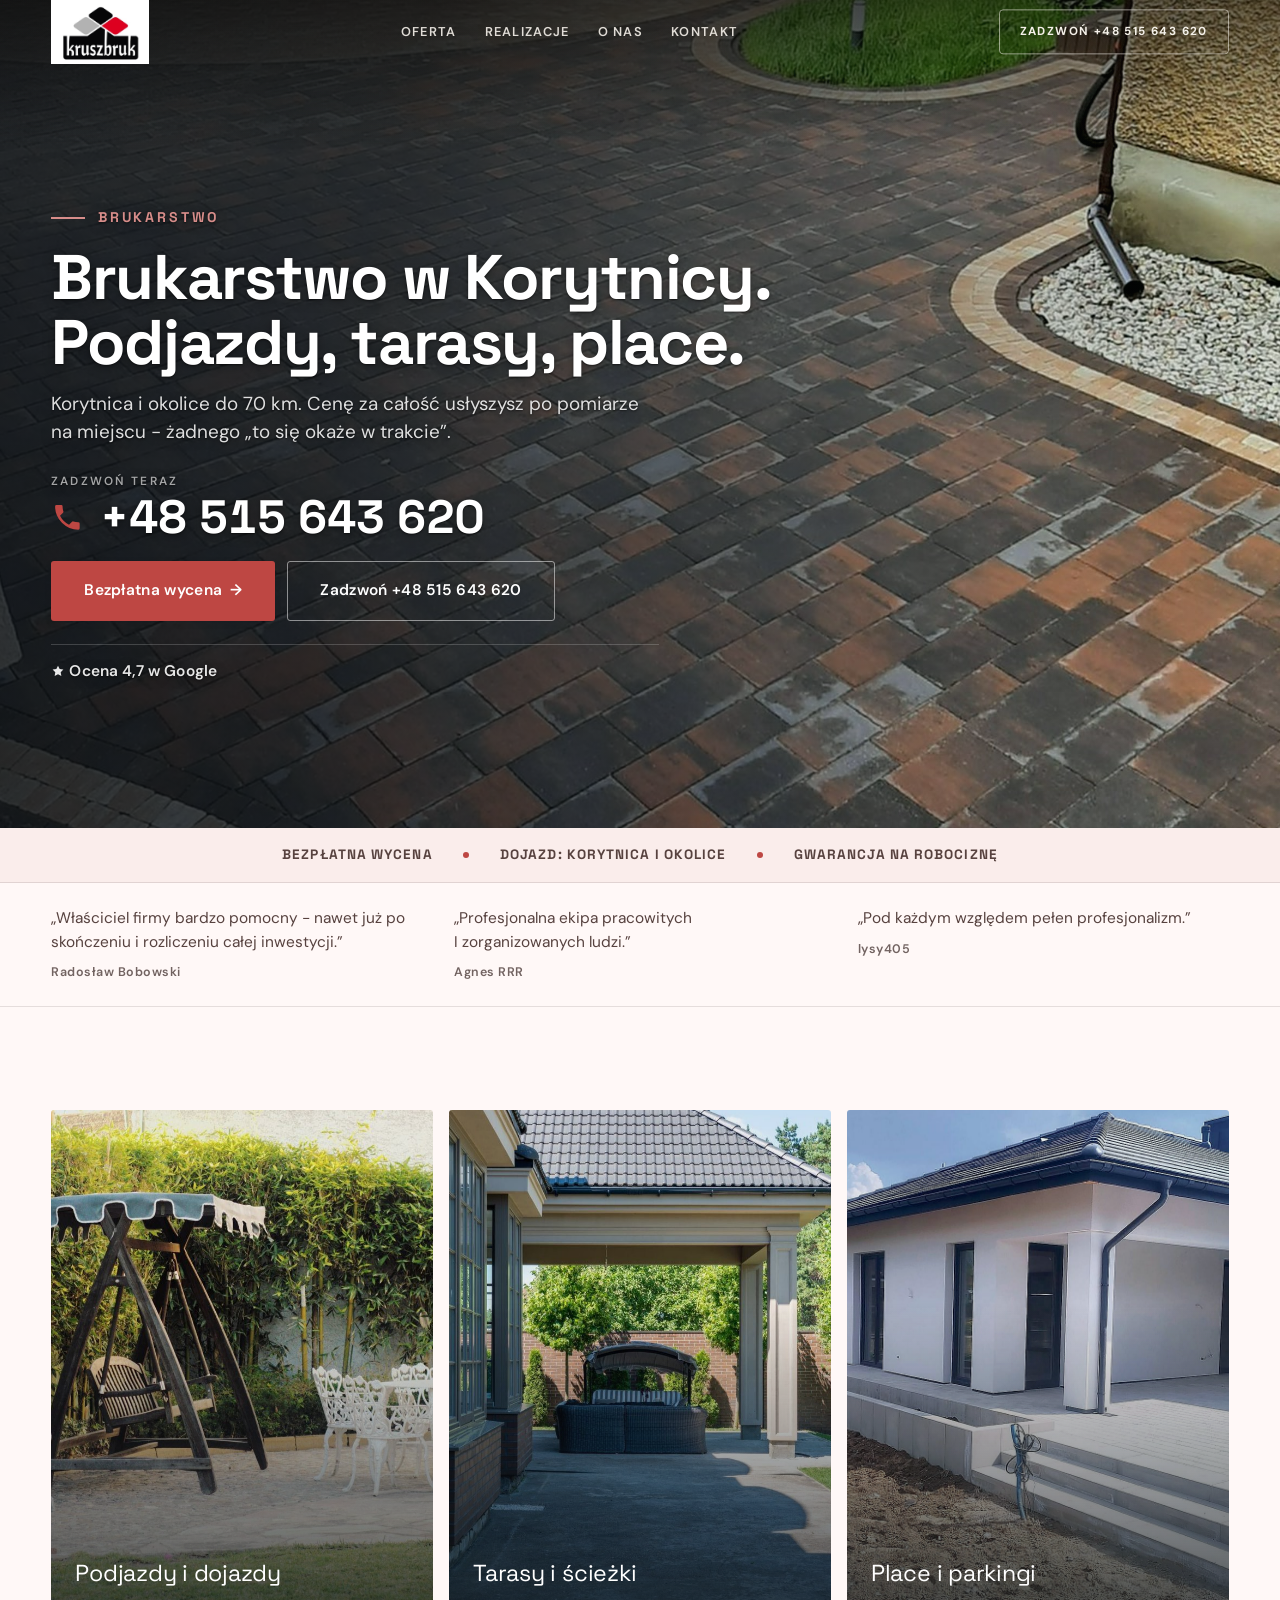
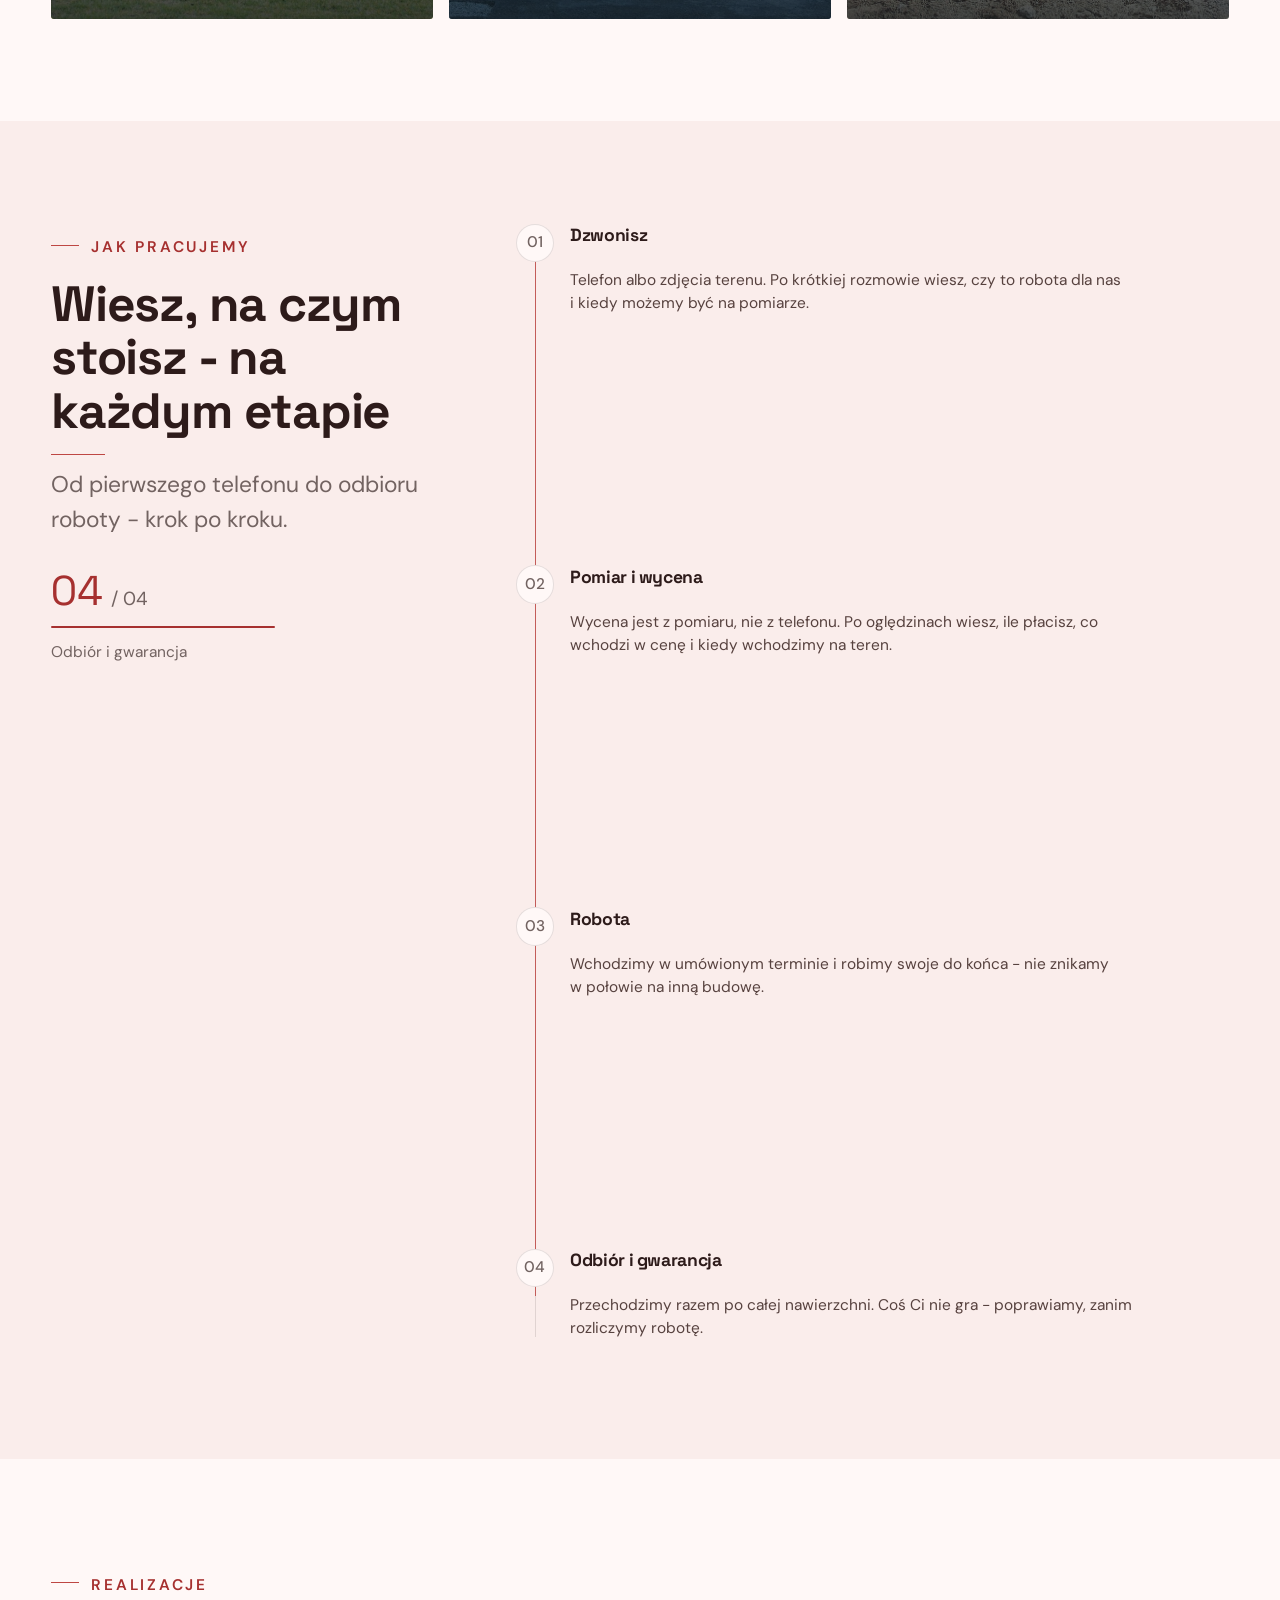
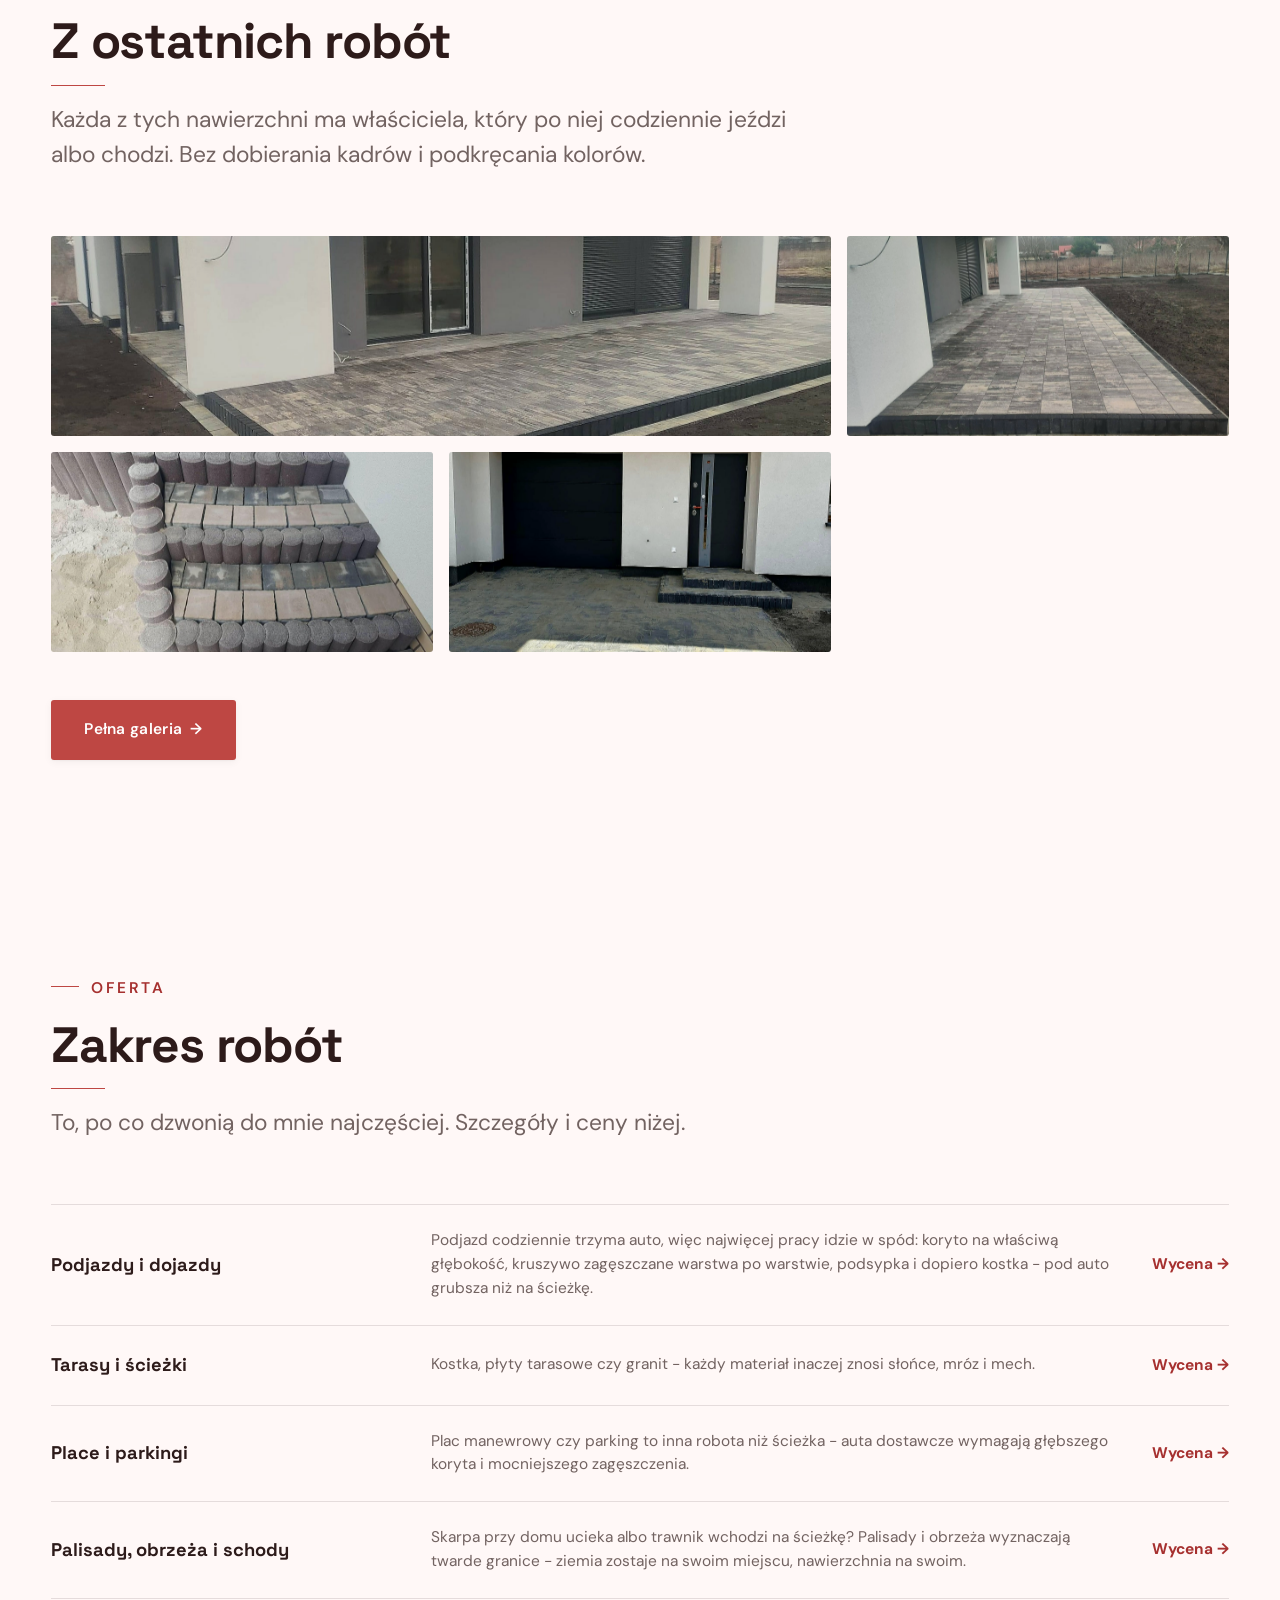
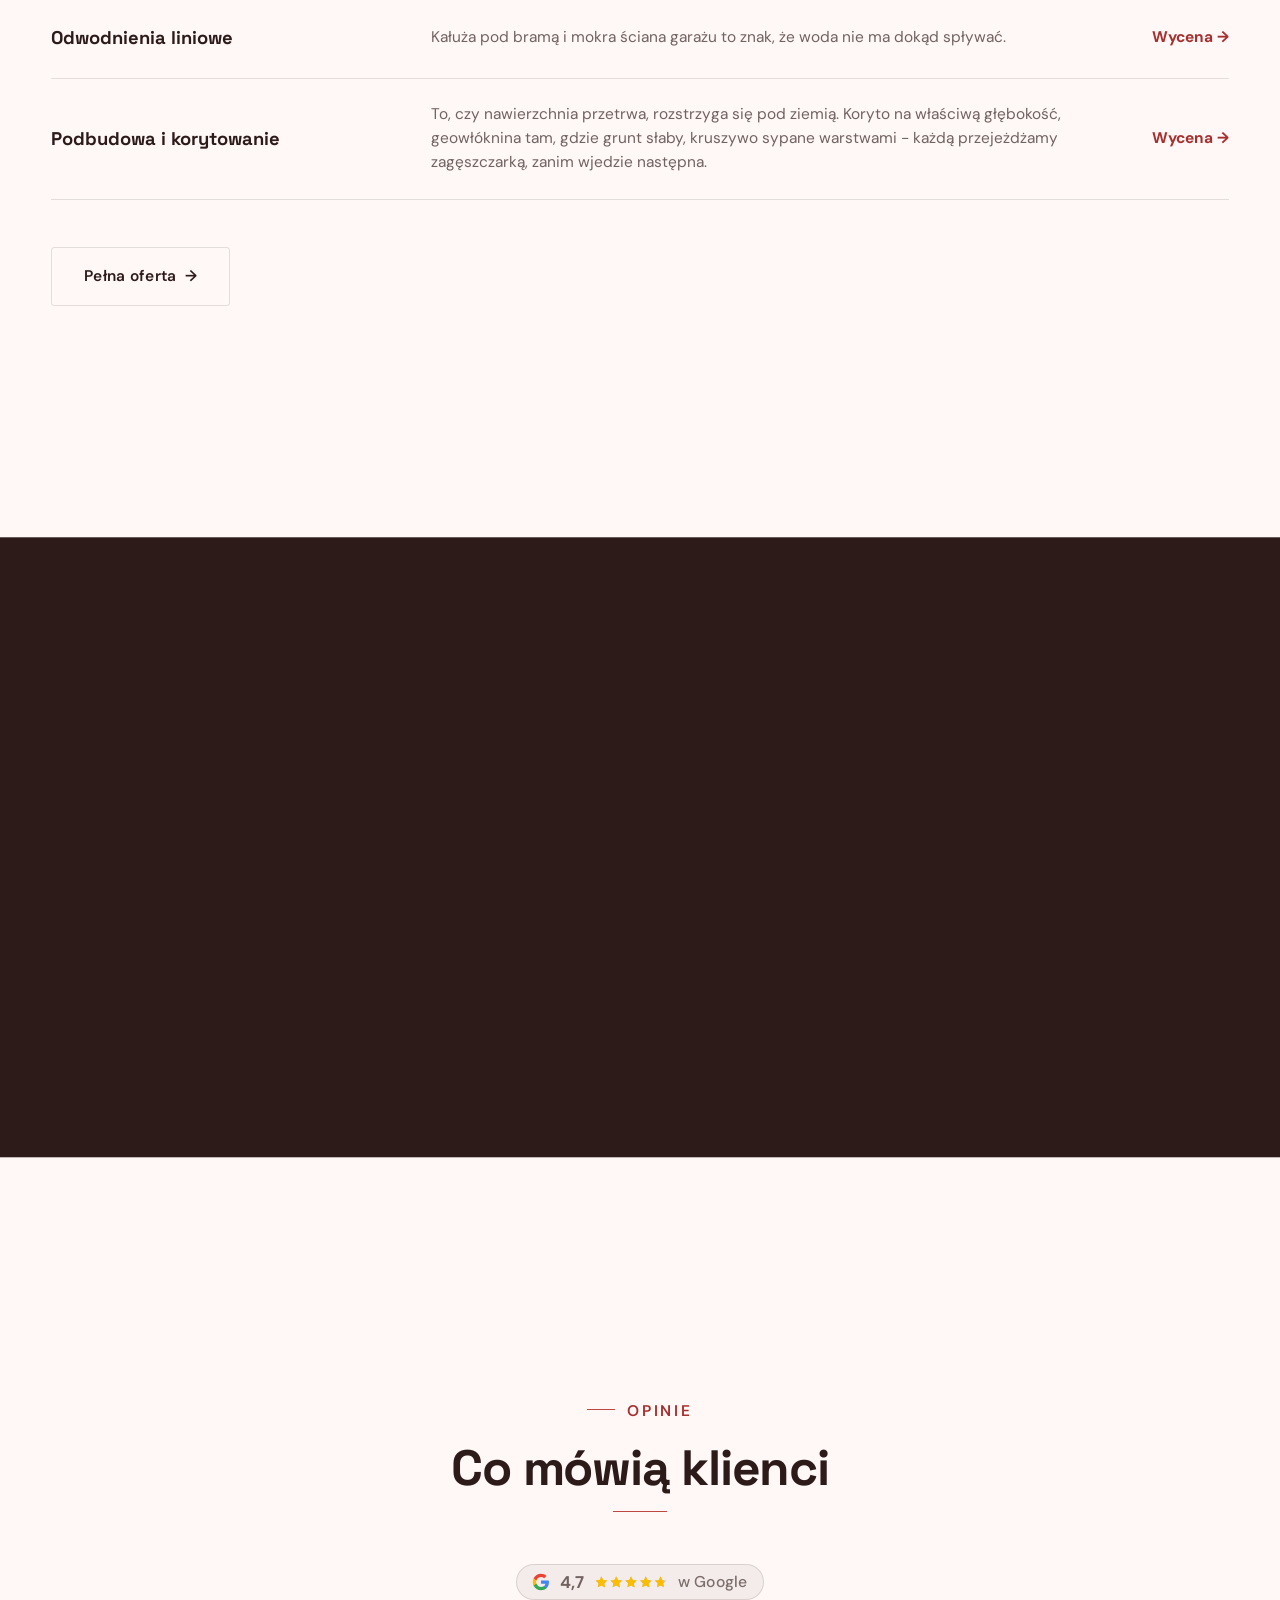
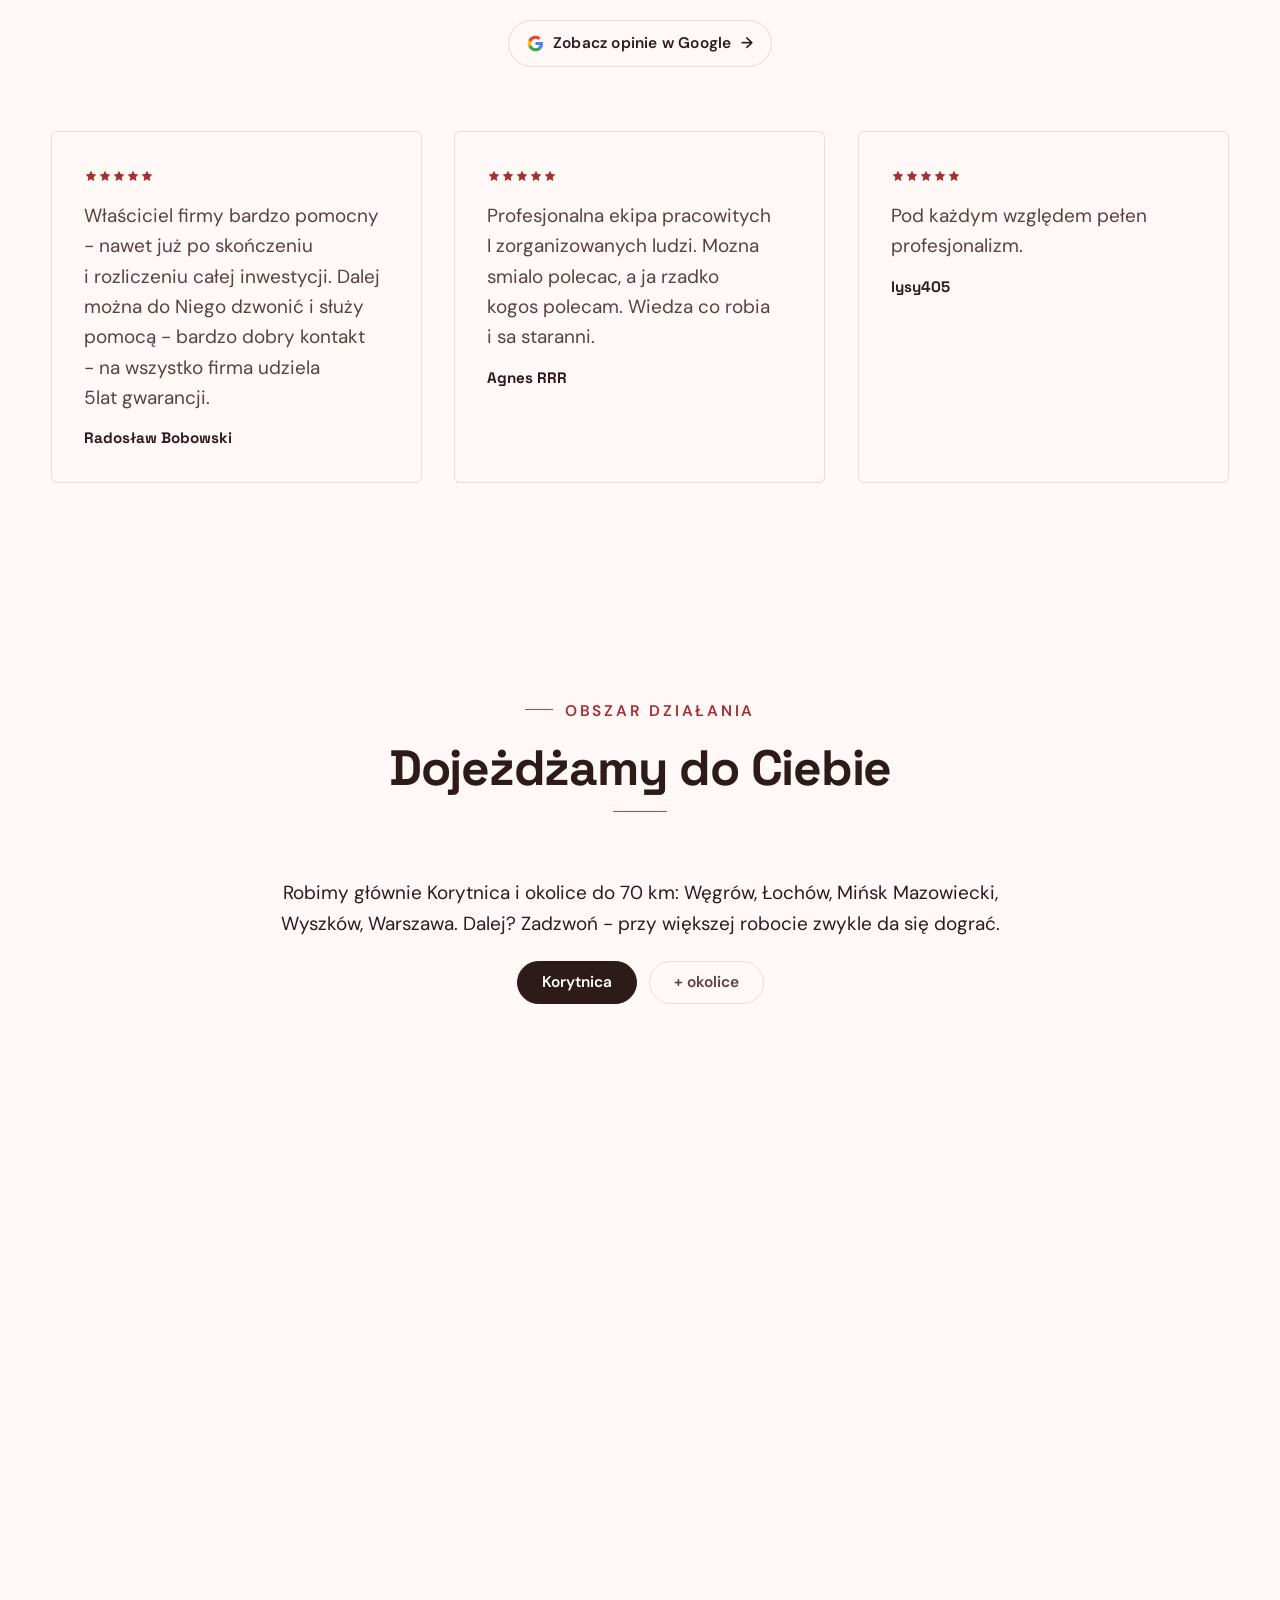
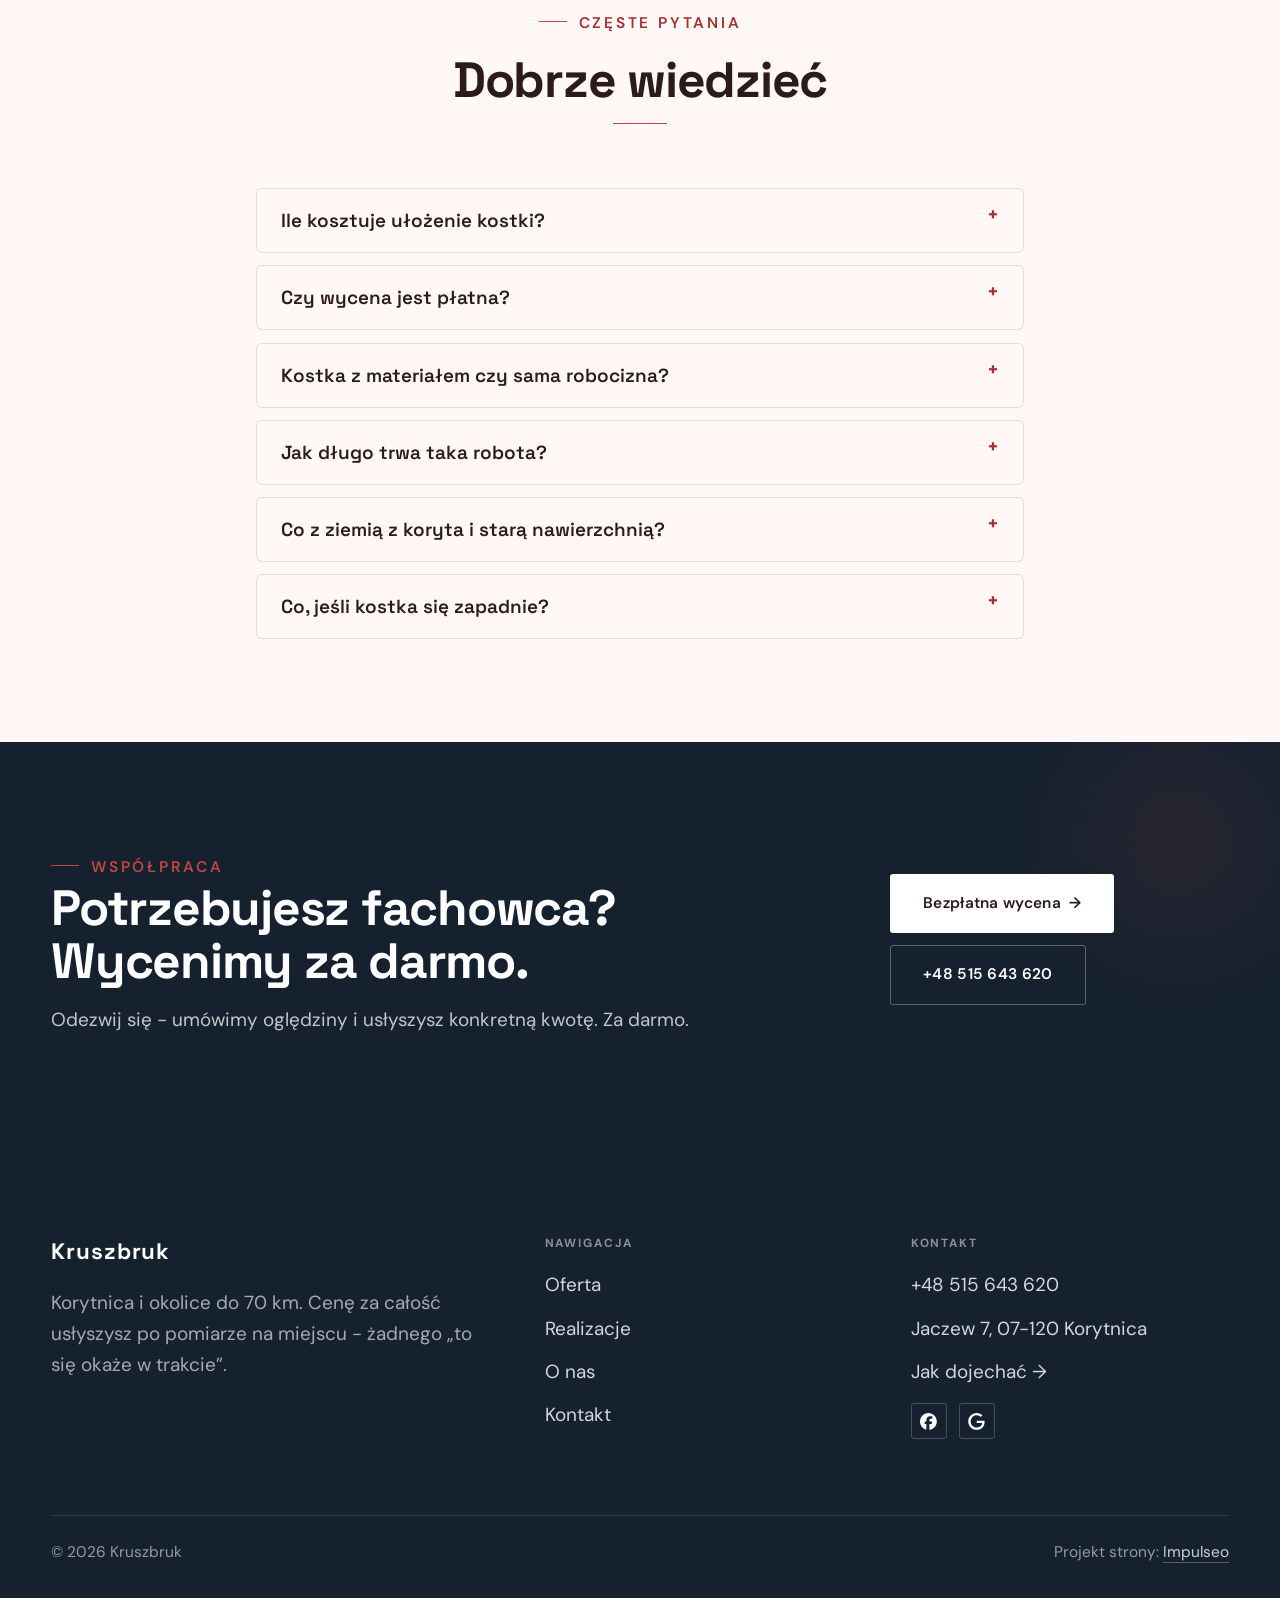
==== commit 24148e39: "deploy: znacznik wersji 9b1e67dd7764" ====
--- a/index.html
+++ b/index.html
@@ -22,6 +22,7 @@
 <link rel="preconnect" href="https://fonts.gstatic.com" crossorigin>
 <link href="https://fonts.googleapis.com/css2?family=Space+Grotesk:wght@500;600;700&family=DM+Sans:opsz,wght@9..40,400;9..40,500;9..40,600&display=swap" rel="stylesheet">
 <link rel="stylesheet" href="assets/styles.css?v=7cdc4357">
+<meta name="nb-deploy" content="9b1e67dd7764">
 </head>
 <body>
 
